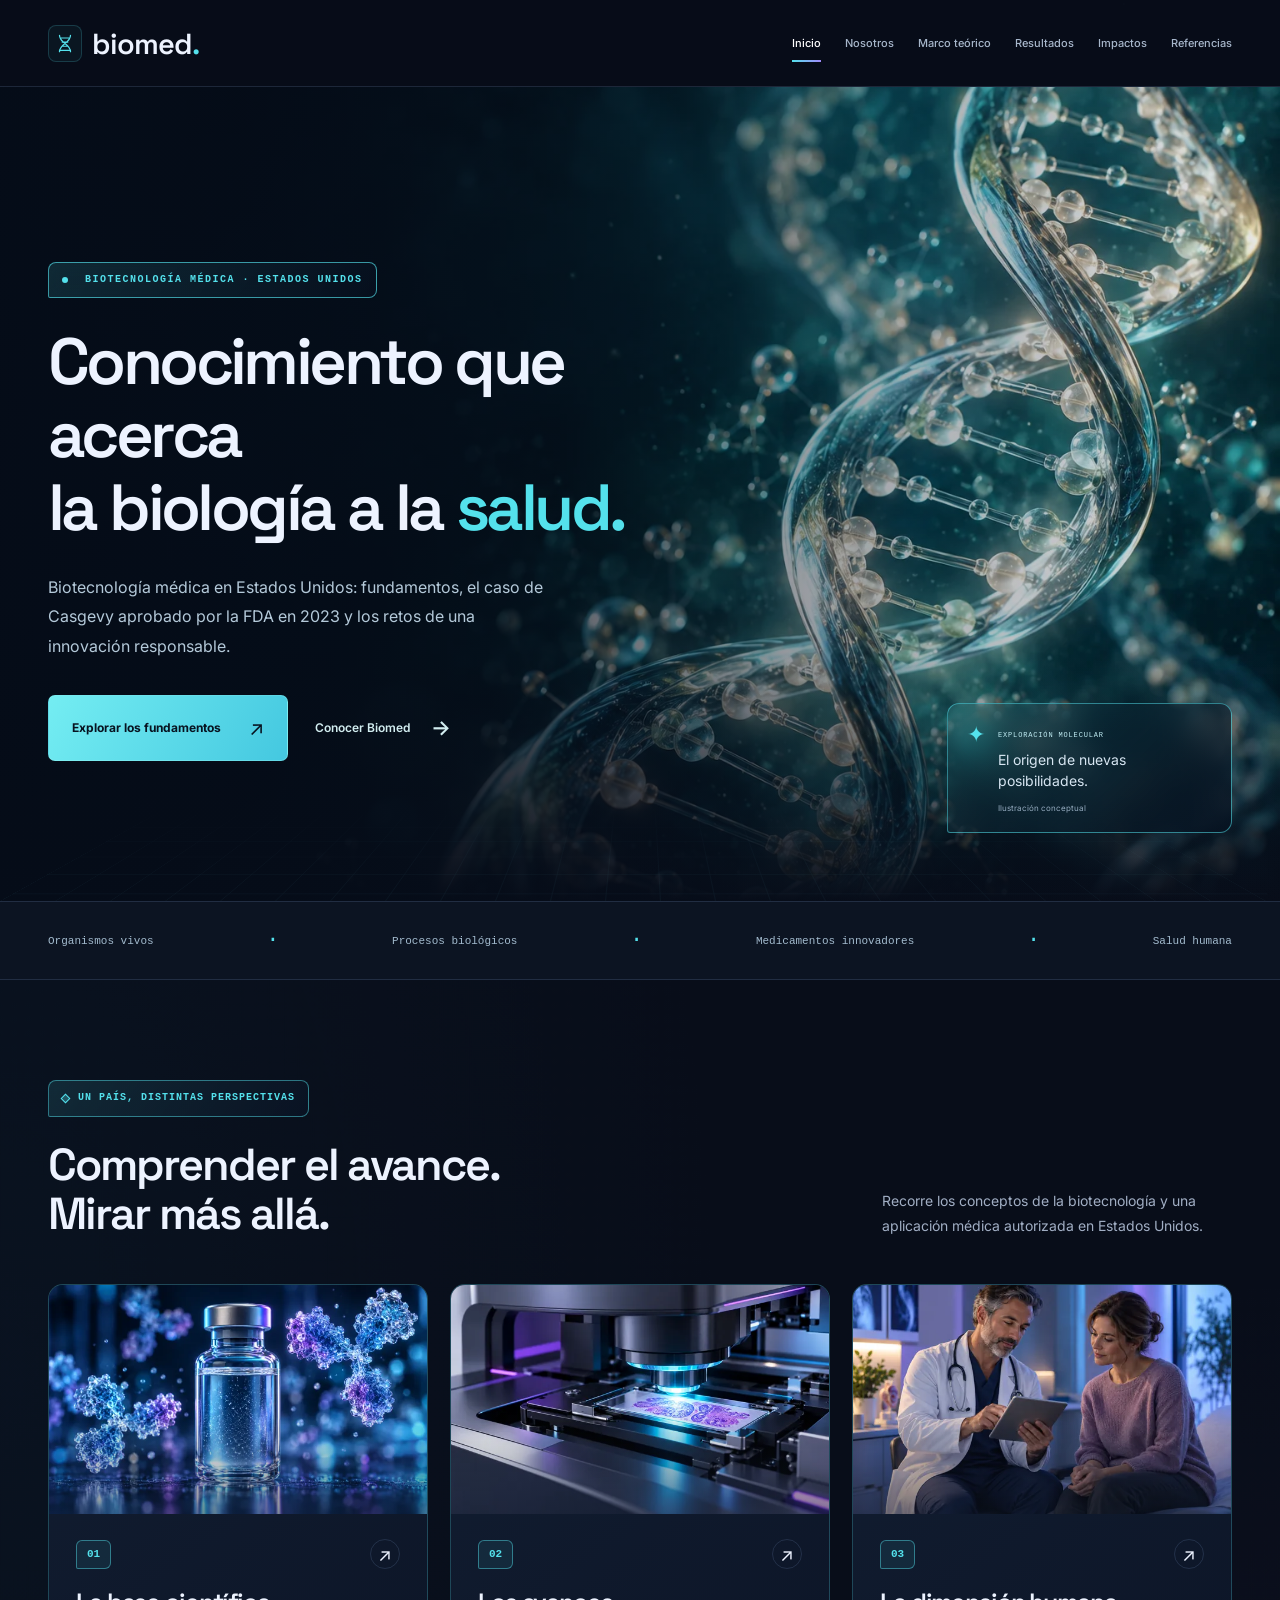
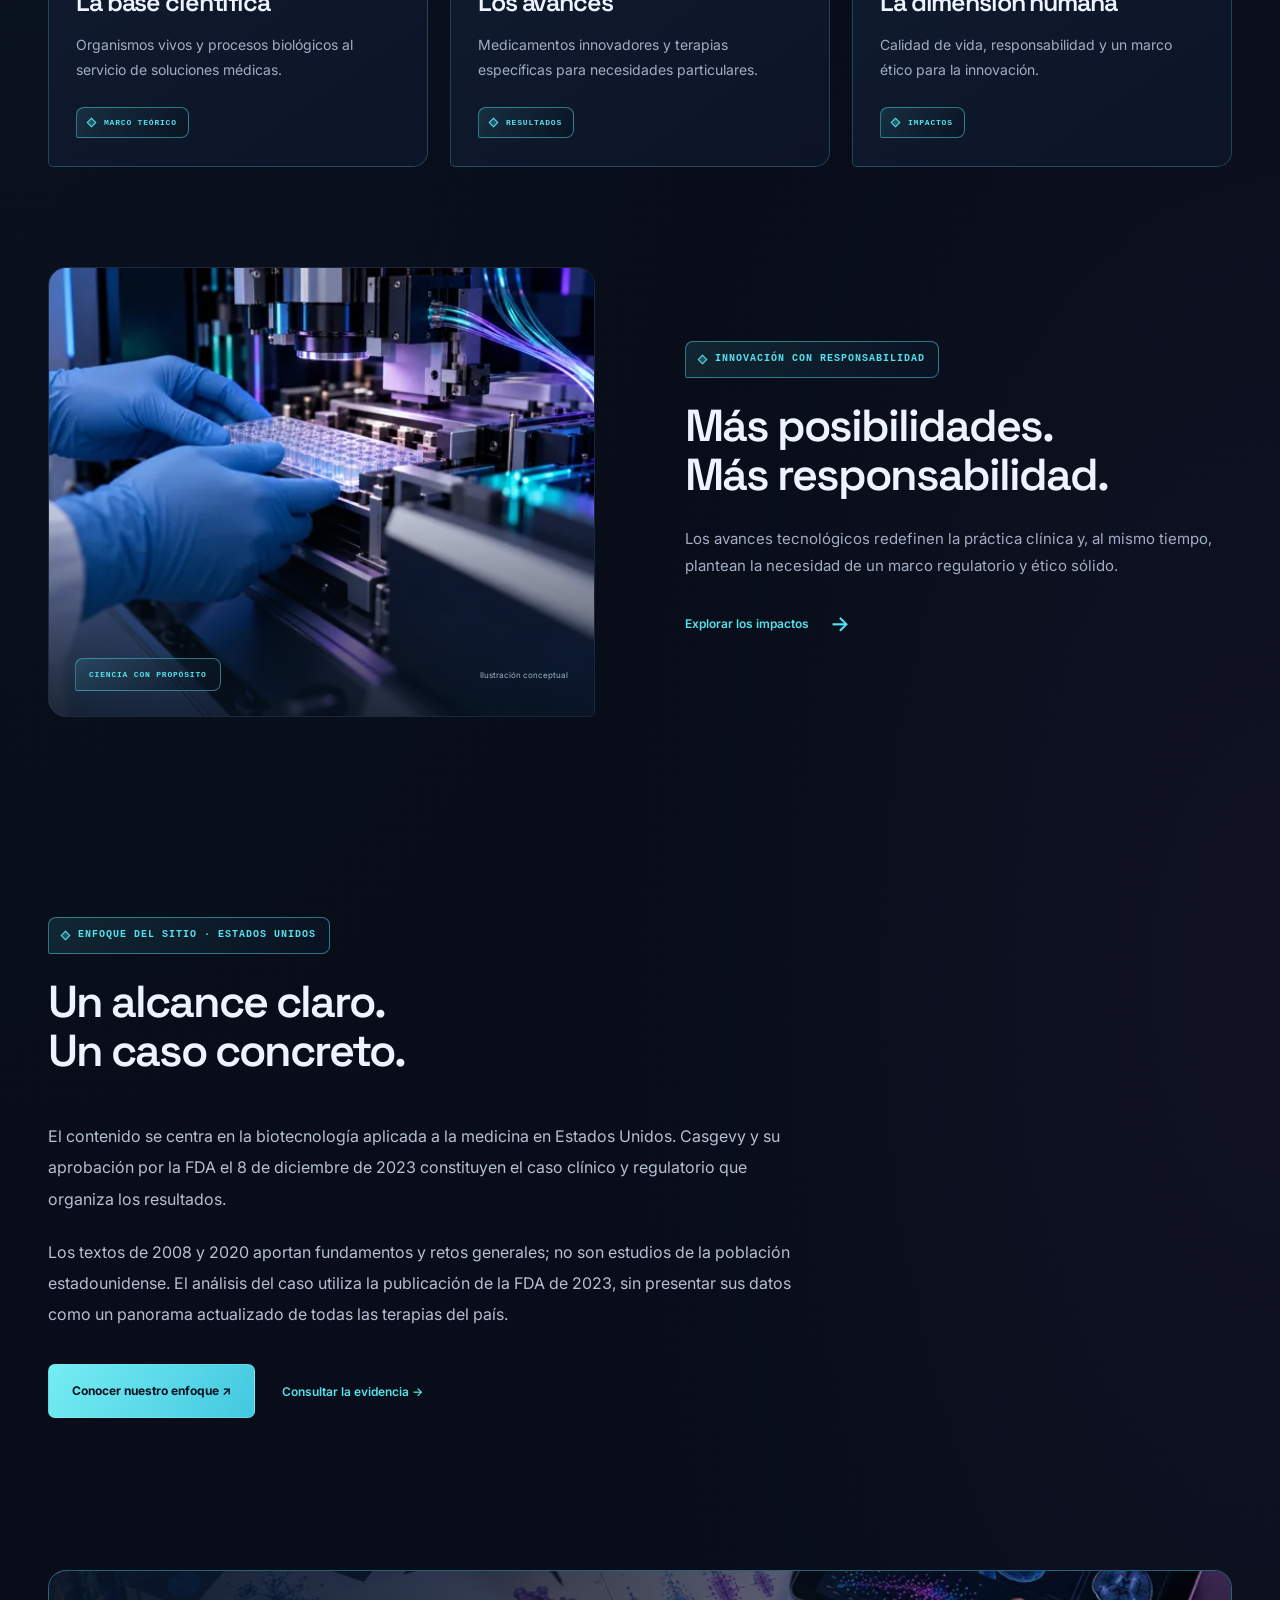
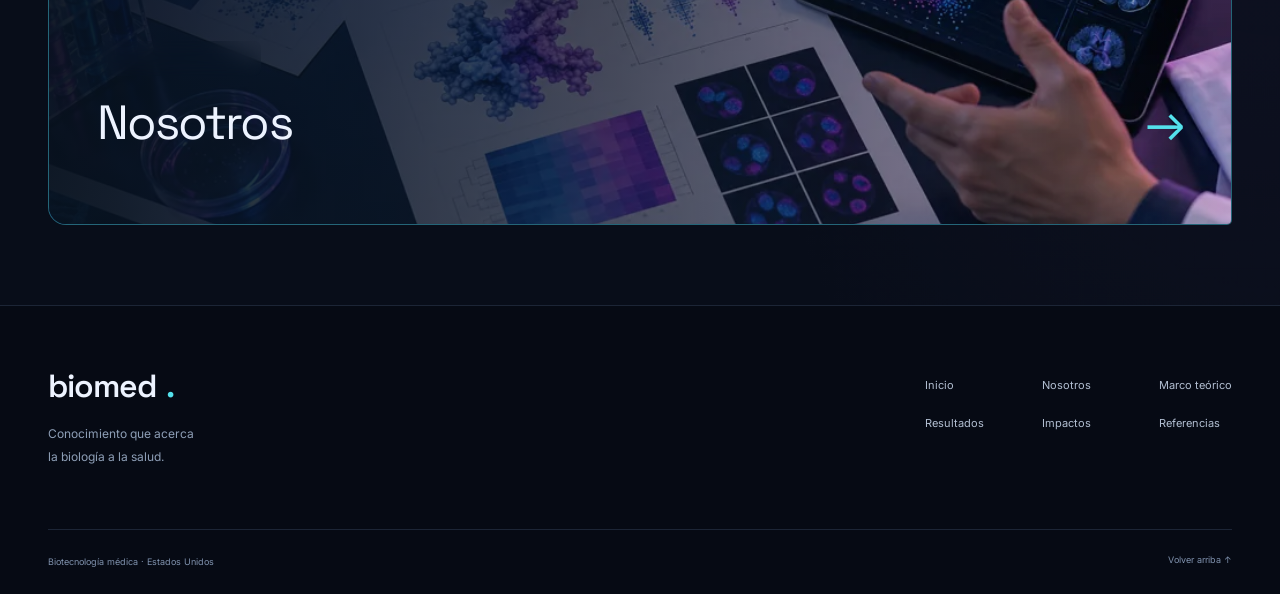
==== index.html @ 8f2eab91 "Focus Biomed content on the United States and feature its slogan" ====
<!doctype html>
<html lang="es" class="tech-site"><head><link rel="preconnect" href="https://fonts.googleapis.com"><link rel="preconnect" href="https://fonts.gstatic.com" crossorigin><link href="https://fonts.googleapis.com/css2?family=Space+Grotesk:wght@400;500;600;700&amp;family=Inter:wght@400;500;600;700&amp;display=swap" rel="stylesheet"><meta charset="utf-8"><meta name="viewport" content="width=device-width, initial-scale=1"><meta name="description" content="Biotecnología médica en Estados Unidos: fundamentos, caso Casgevy y retos de una innovación responsable."><meta name="theme-color" content="#080d19"><title>Biomed · Biotecnología médica en Estados Unidos</title><link rel="icon" href="assets/favicon.svg" type="image/svg+xml"><link rel="stylesheet" href="styles.css?v=eeuu-12"><script src="script.js?v=eeuu-12" defer></script></head>
<body data-page="index"><a class="skip-link" href="#contenido">Saltar al contenido</a><div class="reading-progress" aria-hidden="true"></div><header class="site-header"><div class="wrap header-inner"><a class="brand" href="index.html?v=eeuu-12" aria-label="Biomed, inicio"><svg viewbox="0 0 32 32" aria-hidden="true"><path d="M8 4c0 12 16 12 16 24M24 4c0 12-16 12-16 24M9 8h14M12 14h8M12 20h8M9 26h14"></path></svg><span>biomed<span class="brand-dot">.</span></span></a><button class="menu-toggle" aria-controls="site-nav" aria-expanded="false" type="button"><span class="menu-lines" aria-hidden="true"></span><span class="menu-label">Menú</span></button><nav class="site-nav" id="site-nav" aria-label="Navegación principal"><a href="index.html?v=eeuu-12" aria-current="page">Inicio</a><a href="nosotros.html?v=eeuu-12">Nosotros</a><a href="marco-teorico.html?v=eeuu-12">Marco teórico</a><a href="resultados.html?v=eeuu-12">Resultados</a><a href="impactos.html?v=eeuu-12">Impactos</a><a href="referencias.html?v=eeuu-12">Referencias</a></nav></div></header>
<main id="contenido">
<section class="home-hero">
 <div class="hero-cover"><img class="" src="assets/adn-premium.webp" srcset="assets/adn-premium-768.webp 768w, assets/adn-premium.webp 1536w" sizes="100vw" width="1536" height="1024" alt="Ilustración conceptual de una doble hélice de ADN con materiales translúcidos y luz cian" loading="eager" decoding="async" fetchpriority="high"></div><div class="hero-copy"><p class="eyebrow"><span class="live-dot" aria-hidden="true"></span> BIOTECNOLOGÍA MÉDICA · ESTADOS UNIDOS</p><h1>Conocimiento que acerca<br>la biología a la <em>salud.</em></h1><p class="lede">Biotecnología médica en Estados Unidos: fundamentos, el caso de Casgevy aprobado por la FDA en 2023 y los retos de una innovación responsable.</p><div class="actions"><a class="button" href="marco-teorico.html?v=eeuu-12">Explorar los fundamentos <span aria-hidden="true">↗</span></a><a class="text-link" href="nosotros.html?v=eeuu-12">Conocer Biomed <span aria-hidden="true">→</span></a></div></div>
 <div class="hero-image-label"><span class="label-mark" aria-hidden="true">✦</span><div><span class="micro">EXPLORACIÓN MOLECULAR</span><p>El origen de nuevas posibilidades.</p><small>Ilustración conceptual</small></div></div><div class="tech-grid" aria-hidden="true"></div></section>
<div class="topic-strip"><div class="wrap strip-inner"><span>Organismos vivos</span><span class="strip-dot" aria-hidden="true">·</span><span>Procesos biológicos</span><span class="strip-dot" aria-hidden="true">·</span><span>Medicamentos innovadores</span><span class="strip-dot" aria-hidden="true">·</span><span>Salud humana</span></div></div>
<section class="wrap section" data-reveal=""><div class="section-head"><div><p class="eyebrow">UN PAÍS, DISTINTAS PERSPECTIVAS</p><h2>Comprender el avance.<br>Mirar más allá.</h2></div><p>Recorre los conceptos de la biotecnología y una aplicación médica autorizada en Estados Unidos.</p></div><div class="cards three"><a class="card visual-card" href="marco-teorico.html?v=eeuu-12"><div class="card-media"><img class="" src="assets/biofarmacos.webp" srcset="assets/biofarmacos-640.webp 640w, assets/biofarmacos.webp 1024w" sizes="(max-width: 760px) calc(100vw - 40px), (max-width: 1100px) 50vw, 450px" width="1024" height="683" alt="Ilustración conceptual de medicamentos biotecnológicos" loading="lazy" decoding="async"></div><div class="card-top"><span class="index">01</span><span aria-hidden="true">↗</span></div><h3>La base científica</h3><p>Organismos vivos y procesos biológicos al servicio de soluciones médicas.</p><span class="card-tag">MARCO TEÓRICO</span></a><a class="card visual-card" href="resultados.html?v=eeuu-12"><div class="card-media"><img class="" src="assets/diagnostico.webp" srcset="assets/diagnostico-640.webp 640w, assets/diagnostico.webp 1024w" sizes="(max-width: 760px) calc(100vw - 40px), (max-width: 1100px) 50vw, 450px" width="1024" height="683" alt="Ilustración conceptual de diagnóstico con un escáner de muestras" loading="lazy" decoding="async"></div><div class="card-top"><span class="index">02</span><span aria-hidden="true">↗</span></div><h3>Los avances</h3><p>Medicamentos innovadores y terapias específicas para necesidades particulares.</p><span class="card-tag">RESULTADOS</span></a><a class="card visual-card" href="impactos.html?v=eeuu-12"><div class="card-media"><img class="" src="assets/atencion-medica.webp" srcset="assets/atencion-medica-640.webp 640w, assets/atencion-medica.webp 1024w" sizes="(max-width: 760px) calc(100vw - 40px), (max-width: 1100px) 50vw, 450px" width="1024" height="683" alt="Ilustración conceptual de atención médica con apoyo tecnológico" loading="lazy" decoding="async"></div><div class="card-top"><span class="index">03</span><span aria-hidden="true">↗</span></div><h3>La dimensión humana</h3><p>Calidad de vida, responsabilidad y un marco ético para la innovación.</p><span class="card-tag">IMPACTOS</span></a></div></section>
<section class="wrap section feature-grid" data-reveal=""><div class="feature-art photographic-feature"><img class="" src="assets/investigacion-clinica.webp" srcset="assets/investigacion-clinica-640.webp 640w, assets/investigacion-clinica.webp 1024w" sizes="(max-width: 760px) calc(100vw - 40px), (max-width: 1100px) 50vw, 450px" width="1024" height="683" alt="Ilustración conceptual del análisis de muestras biológicas" loading="lazy" decoding="async"><div class="feature-image-caption"><span>CIENCIA CON PROPÓSITO</span><small>Ilustración conceptual</small></div></div><div class="feature-copy"><p class="eyebrow">INNOVACIÓN CON RESPONSABILIDAD</p><h2>Más posibilidades.<br>Más responsabilidad.</h2><p>Los avances tecnológicos redefinen la práctica clínica y, al mismo tiempo, plantean la necesidad de un marco regulatorio y ético sólido.</p><a class="text-link" href="impactos.html?v=eeuu-12">Explorar los impactos <span aria-hidden="true">→</span></a></div></section>
<section class="wrap section academic-section"><div class="section-head"><div><p class="eyebrow">ENFOQUE DEL SITIO · ESTADOS UNIDOS</p><h2>Un alcance claro.<br>Un caso concreto.</h2></div></div><div class="prose"><p>El contenido se centra en la biotecnología aplicada a la medicina en Estados Unidos. Casgevy y su aprobación por la FDA el 8 de diciembre de 2023 constituyen el caso clínico y regulatorio que organiza los resultados.</p><p>Los textos de 2008 y 2020 aportan fundamentos y retos generales; no son estudios de la población estadounidense. El análisis del caso utiliza la publicación de la FDA de 2023, sin presentar sus datos como un panorama actualizado de todas las terapias del país.</p></div><div class="actions"><a class="button primary" href="nosotros.html#enfoque">Conocer nuestro enfoque ↗</a><a class="text-link" href="resultados.html#evidencia">Consultar la evidencia →</a></div></section><section class="wrap chapter-nav"><img class="next-chapter-image" src="assets/footer-proyecto.webp" srcset="assets/footer-proyecto-640.webp 640w, assets/footer-proyecto.webp 1024w" sizes="(max-width: 760px) calc(100vw - 40px), 100vw" width="1024" height="683" alt="" aria-hidden="true" loading="lazy" decoding="async"><span class="eyebrow">CONTINÚA EXPLORANDO</span><a href="nosotros.html?v=eeuu-12">Nosotros <span aria-hidden="true">→</span></a></section></main>
<footer class="site-footer"><div class="wrap footer-top"><div><a class="brand" href="index.html?v=eeuu-12">biomed<span class="brand-dot">.</span></a><p>Conocimiento que acerca<br>la biología a la salud.</p></div><div class="footer-nav" aria-label="Páginas del sitio"><a href="index.html?v=eeuu-12" aria-current="page">Inicio</a><a href="nosotros.html?v=eeuu-12">Nosotros</a><a href="marco-teorico.html?v=eeuu-12">Marco teórico</a><a href="resultados.html?v=eeuu-12">Resultados</a><a href="impactos.html?v=eeuu-12">Impactos</a><a href="referencias.html?v=eeuu-12">Referencias</a></div></div><div class="wrap footer-bottom"><p>Biotecnología médica · Estados Unidos</p><a href="#contenido">Volver arriba <span aria-hidden="true">↑</span></a></div></footer></body></html>
---- styles.css ----
:root{--bg:#080d19;--bg-alt:#0c1324;--surface:#101a2d;--ink:#edf3ff;--muted:#a1aec4;--line:rgba(126,163,212,.18);--line-strong:rgba(70,218,235,.4);--cyan:#54e1ec;--violet:#a18afb;--reading-scale:1;--display:'Space Grotesk',Arial,sans-serif;--body:'Inter',Arial,sans-serif;--mono:'Courier New',monospace;font-family:var(--body);color:var(--ink);background:var(--bg);color-scheme:dark;font-synthesis:none}
*{box-sizing:border-box}html{scroll-behavior:smooth;scroll-padding-top:110px}body{margin:0;min-width:0;background:radial-gradient(ellipse at 0 36%,#143a511f,transparent 40%),radial-gradient(ellipse at 100% 68%,#523b791f,transparent 36%),var(--bg)}a{color:inherit;text-decoration:none}button{font:inherit;color:inherit;cursor:pointer}img{display:block;max-width:100%}button,a,summary{-webkit-tap-highlight-color:transparent}button:focus-visible,a:focus-visible,summary:focus-visible{outline:2px solid var(--cyan);outline-offset:5px}p{margin:0 0 1.25em;line-height:1.8}h1,h2,h3{font-family:var(--display);font-weight:600;margin:0;letter-spacing:-.045em;line-height:1.1}h1{font-size:clamp(45px,5.9vw,84px)}h2{font-size:clamp(32px,3.5vw,49px)}h3{font-size:26px}em{font-family:inherit;font-style:normal;font-weight:inherit;color:var(--cyan)}sup{font-size:.65em;line-height:0}sup a{color:var(--cyan);text-decoration:underline;text-underline-offset:2px}::selection{background:#54e1ec30;color:#fff}.wrap{width:min(1220px,calc(100% - 96px));margin-inline:auto}.section{padding-block:100px;position:relative}.eyebrow{font-family:var(--mono);color:var(--cyan);font-size:10px;font-weight:700;letter-spacing:.13em;line-height:1.65;margin:0 0 23px}.lede{font-size:calc(16px * var(--reading-scale));color:#b8c6da;line-height:1.85;max-width:550px;margin-top:28px}.sr-only{position:absolute;width:1px;height:1px;padding:0;margin:-1px;overflow:hidden;clip:rect(0,0,0,0);white-space:nowrap;border:0}.skip-link{position:fixed;top:8px;left:12px;z-index:100;padding:12px;background:var(--cyan);color:var(--bg);transform:translateY(-140%)}.skip-link:focus{transform:translateY(0)}.reading-progress{position:fixed;top:0;left:0;height:3px;width:0;background:linear-gradient(90deg,var(--cyan),var(--violet));z-index:40}

.site-header{position:sticky;top:0;z-index:30;background:rgba(8,13,25,.91);border-bottom:1px solid var(--line);backdrop-filter:blur(18px)}.header-inner{min-height:86px;display:flex;align-items:center;gap:29px}.brand{display:inline-flex;align-items:center;gap:10px;font-family:var(--display);font-size:29px;font-weight:600;letter-spacing:-1px;white-space:nowrap}.brand svg{height:37px;width:34px;stroke:var(--cyan);fill:none;stroke-width:1.8;stroke-linecap:round;background:#54e1ec0c;border:1px solid #54e1ec30;border-radius:8px;padding:5px}.brand-dot{color:var(--cyan)}.brand-caption{font-family:var(--mono);font-size:6px;letter-spacing:.1em;line-height:1.7;border-left:1px solid #7891ac42;padding-left:12px;margin-left:4px;color:var(--muted)}.site-nav{display:flex;gap:24px;align-items:center;margin-left:auto}.site-nav a{font-size:11px;font-weight:500;white-space:nowrap;padding:33px 0;position:relative;color:#a7b7cb;transition:color .2s}.site-nav a::after{content:'';position:absolute;bottom:21px;left:0;right:0;height:2px;background:linear-gradient(90deg,var(--cyan),var(--violet));transform:scaleX(0);transform-origin:left;transition:transform .25s}.site-nav a:hover,.site-nav a[aria-current]{color:#fff}.site-nav a:hover::after,.site-nav a[aria-current]::after{transform:scaleX(1)}.menu-toggle{display:none}

.home-hero{width:100%;margin:0;position:relative;isolation:isolate;overflow:hidden;min-height:calc(100svh - 86px);padding:90px max(48px,calc((100vw - 1220px)/2)) 55px;background:#070f1c;display:flex;align-items:center}.hero-cover{position:absolute;inset:0;z-index:-3}.hero-cover img{width:100%;height:100%;object-fit:cover;object-position:center}.home-hero::after{content:'';position:absolute;inset:0;z-index:-2;background:linear-gradient(90deg,#050c18f5,#050c18d9 26%,#050c1861 65%,#050c1815),linear-gradient(0deg,var(--bg),transparent 30%)}.hero-copy{padding:0;max-width:700px;position:relative;z-index:2}.hero-copy h1{font-size:clamp(55px,6.4vw,90px);line-height:1.06;letter-spacing:-.055em}.hero-copy h1 em{color:var(--cyan)}.hero-copy .eyebrow{font-size:10px;margin-bottom:27px;letter-spacing:.15em;color:#9edbe5}.live-dot{display:inline-block;width:6px;height:6px;vertical-align:middle;margin-right:8px;border-radius:50%;background:var(--cyan)}.hero-copy .lede{max-width:495px;margin-top:28px;color:#b4c9d9;font-size:calc(16px * var(--reading-scale))}.actions{display:flex;align-items:center;flex-wrap:wrap;gap:27px;margin:34px 0 52px}.button{display:inline-flex;align-items:center;justify-content:center;gap:28px;padding:17px 23px;line-height:1.5;border:1px solid #94f1ee4d;background:linear-gradient(120deg,#74edf2,#44c8e0);color:#071320;border-radius:7px;font-size:12px;font-weight:700;transition:transform .25s,background .25s}.button>span{font-size:20px;font-weight:400}.button:hover{background:linear-gradient(120deg,#a3f8f3,#68e0ef);transform:translateY(-3px)}.text-link{display:inline-flex;align-items:center;gap:21px;color:var(--cyan);font-size:12px;font-weight:600;line-height:1.8}.text-link>span{font-size:21px;transition:transform .25s}.text-link:hover>span{transform:translateX(5px)}.hero-copy .text-link{color:#d2edf0}.hero-foot{display:flex;justify-content:space-between;gap:15px;padding-top:23px;border-top:1px solid #a2c4db30;max-width:535px;font-family:var(--mono);color:#a1c2d2;font-size:8px;letter-spacing:.1em}.hero-image-label{position:absolute;right:max(48px,calc((100vw - 1220px)/2));bottom:68px;display:flex;align-items:flex-start;gap:13px;border-left:1px solid #65d9ed88;padding:0 0 0 20px;max-width:250px;z-index:3}.label-mark{color:var(--cyan);font-size:22px}.micro{font-family:var(--mono);color:#97c0d7;font-size:7px;letter-spacing:.12em}.hero-image-label p{font-size:14px;color:#d7e6f2;margin:9px 0 4px;line-height:1.45}.hero-image-label small{color:#97adc1;font-size:8px}.tech-grid{position:absolute;left:0;right:0;bottom:0;height:150px;z-index:-1;pointer-events:none;opacity:.15;background-image:linear-gradient(#60dced42 1px,transparent 1px),linear-gradient(90deg,#60dced42 1px,transparent 1px);background-size:55px 28px;transform:perspective(300px) rotateX(40deg);transform-origin:bottom;mask-image:linear-gradient(transparent,black)}.topic-strip{border-block:1px solid var(--line);background:#0c1422}.strip-inner{display:flex;align-items:center;justify-content:space-between;gap:20px;padding-block:26px;color:#a3bbce;font-family:var(--mono);font-size:11px}.strip-dot{font-size:22px;color:var(--cyan)}

.section-head{display:flex;justify-content:space-between;align-items:flex-end;gap:60px;margin-bottom:46px}.section-head>p{max-width:350px;font-size:calc(14px * var(--reading-scale));color:var(--muted);margin:0}.cards{display:grid;gap:22px}.three{grid-template-columns:repeat(3,minmax(0,1fr))}.card{border:1px solid var(--line);border-radius:15px 15px 15px 5px;padding:30px;min-height:280px;background:linear-gradient(145deg,#142035e6,#0d1527ed);display:flex;flex-direction:column;transition:transform .3s,border-color .3s;overflow:hidden;position:relative}.card:hover{border-color:var(--line-strong)}a.card:hover{transform:translateY(-6px)}.card-top{display:flex;justify-content:space-between;align-items:center;gap:20px;margin-bottom:30px}.index{font-family:var(--mono);font-size:11px;font-weight:700;color:var(--cyan)}.card-top>span:last-child{font-size:23px}.small-dot{height:7px;width:7px;border-radius:50%;background:var(--cyan)}.card h3{font-size:25px;margin-bottom:15px}.card p{font-size:calc(14px * var(--reading-scale));color:var(--muted);line-height:1.8;margin:0 0 25px}.card-tag{font-family:var(--mono);font-size:8px;letter-spacing:.1em;color:#9debf1;padding-top:20px;border-top:1px solid var(--line);margin-top:auto}.visual-card{padding:0 0 28px;min-height:450px}.card-media{width:100%;aspect-ratio:1.65;overflow:hidden;margin-bottom:25px;background:#0c1b30;position:relative}.card-media::after{content:'';position:absolute;inset:0;background:linear-gradient(0deg,#101a2d80,transparent 45%);pointer-events:none}.card-media img{height:100%;width:100%;object-fit:cover;transition:transform .8s ease}.visual-card:hover img{transform:scale(1.035)}.visual-card .card-top,.visual-card h3,.visual-card p,.visual-card .card-tag{margin-inline:27px}.visual-card .card-tag{width:calc(100% - 54px)}.visual-card .card-top{margin-bottom:20px}.visual-card .card-top>span:last-child{height:30px;width:30px;border:1px solid var(--line);border-radius:50%;display:grid;place-items:center;font-size:18px}.feature-grid{display:grid;grid-template-columns:1fr 1fr;gap:90px;align-items:center;padding-top:0}.feature-art{height:450px;position:relative;overflow:hidden;border-radius:18px 18px 6px 18px;border:1px solid var(--line)}.feature-art img{width:100%;height:100%;object-fit:cover;object-position:62% center}.feature-art::after{content:'';position:absolute;inset:0;background:linear-gradient(0deg,#071320c9,transparent 50%)}.feature-image-caption{position:absolute;left:26px;right:26px;bottom:25px;display:flex;justify-content:space-between;gap:15px;color:#d9edee;align-items:center;z-index:2}.feature-image-caption>span{font-family:var(--mono);font-size:8px;letter-spacing:.12em}.feature-image-caption>small{font-size:8px;color:#a0b6c9}.feature-copy p:not(.eyebrow){font-size:calc(15px * var(--reading-scale));color:var(--muted);margin:26px 0}.soft-section{border-block:1px solid var(--line);background:radial-gradient(ellipse at 80% 0,#7355a418,transparent 60%),#0d1424}.split{display:grid;grid-template-columns:1fr 1fr;gap:85px}.prose p,.source-text{font-size:calc(16px * var(--reading-scale));line-height:1.95;color:#b4c0d2;max-width:760px}.prose h2{margin-bottom:28px}.conclusion{display:grid;grid-template-columns:1fr 1fr;gap:75px}

.page-hero{width:100%;position:relative;isolation:isolate;overflow:hidden;margin:0;padding:35px max(48px,calc((100vw - 1220px)/2)) 90px;min-height:655px;background:#071120}.page-hero::after{content:'';position:absolute;inset:0;z-index:-1;background:linear-gradient(90deg,#060d1bed,#060d1bd9 28%,#060d1b75 63%,#060d1b2e),linear-gradient(0deg,var(--bg),transparent 24%)}.breadcrumb{display:inline-flex;gap:13px;align-items:center;font-size:10px;color:#b3c5d4;margin-bottom:71px;position:relative;z-index:2}.breadcrumb>span{color:#71c6d3}.breadcrumb:hover{color:var(--cyan)}.page-hero-grid{display:block}.page-hero-grid>div:first-child{max-width:810px;position:relative;z-index:2}.page-hero h1{font-size:clamp(48px,5.8vw,82px);max-width:830px}.page-hero .eyebrow{color:#9bdae9}.page-hero .lede{max-width:575px;margin-top:25px;margin-bottom:0;color:#bed0df}.chapter-visual{position:absolute;inset:0;z-index:-2;margin:0;background:#0c1d30}.chapter-visual>img{width:100%;height:100%;object-fit:cover;object-position:center}.chapter-visual figcaption{position:absolute;bottom:38px;right:max(48px,calc((100vw - 1220px)/2));font-family:var(--mono);font-size:7px;letter-spacing:.12em;color:#b0cedc;z-index:2}.visual-chapter{position:absolute;top:37px;right:max(48px,calc((100vw - 1220px)/2));height:46px;width:46px;border:1px solid #98d9ef66;border-radius:10px 10px 10px 2px;background:#08213888;backdrop-filter:blur(10px);display:grid;place-items:center;color:var(--cyan);font-family:var(--mono);font-size:13px;z-index:2}.image-band{height:420px;position:relative;overflow:hidden;border:1px solid var(--line);border-radius:18px 18px 5px 18px;margin-block:0 90px}.image-band>img{width:100%;height:100%;object-fit:cover}.image-band::after{content:'';position:absolute;inset:0;pointer-events:none;background:linear-gradient(0deg,#061423d9,transparent 60%)}.image-band figcaption{position:absolute;left:35px;right:35px;bottom:28px;display:flex;justify-content:space-between;gap:25px;z-index:2;color:#d6eef4}.image-band figcaption>span{font-family:var(--mono);font-size:9px;letter-spacing:.1em}.image-band figcaption>small{font-size:8px;color:#b3c6d9}

.reading-layout{display:grid;grid-template-columns:225px 1fr;gap:90px;align-items:start}.reading-index{position:sticky;top:120px;display:flex;flex-direction:column;gap:19px;align-items:flex-start;border-left:1px solid var(--line-strong);padding-left:23px}.reading-index .eyebrow{margin-bottom:6px}.reading-index>a{font-family:var(--mono);font-size:11px;color:var(--muted);line-height:1.85}.reading-index>a:hover{color:var(--cyan)}.print-button{display:inline-flex;align-items:center;gap:20px;padding:12px 16px;border:1px solid var(--line);border-radius:6px;background:#111e32;font-size:10px;color:#c1d5e6;line-height:1.7}.print-button:hover{border-color:var(--cyan);color:var(--cyan)}.reading-index .print-button{margin-top:15px}.reading-body>article,.reading-body>section{margin-bottom:65px;scroll-margin-top:120px}.reading-body>article:last-child{margin-bottom:0}.reading-body>.image-band{width:100%;height:330px;margin-inline:0;margin-bottom:65px}.concepts h2{margin-bottom:20px}.intro{font-size:calc(14px * var(--reading-scale));color:var(--muted)}details{border-top:1px solid var(--line);background:#10192b50}details:last-child{border-bottom:1px solid var(--line)}summary{display:flex;justify-content:space-between;align-items:center;gap:20px;list-style:none;cursor:pointer;font-family:var(--display);font-size:18px;padding:24px 15px}summary::-webkit-details-marker{display:none}summary>span{font-size:24px;color:var(--cyan);transition:transform .2s}details[open] summary>span{transform:rotate(45deg)}details p{padding:0 35px 8px 15px;font-size:calc(15px * var(--reading-scale));color:var(--muted);line-height:1.9}.references{max-width:1100px}.reference-heading{display:flex;align-items:center;justify-content:space-between;gap:25px;margin-bottom:32px}.reference-heading .eyebrow{margin:0}.reference{display:grid;grid-template-columns:70px 1fr;gap:38px;padding-block:45px;border-top:1px solid var(--line);scroll-margin-top:115px}.reference-number{font-family:var(--display);font-size:44px;letter-spacing:-.05em;color:#778fb3}.reference h2{font-size:32px;margin-bottom:18px}.source-meta{font-family:var(--mono);font-size:9px;color:var(--cyan);letter-spacing:.1em;margin-bottom:25px}.source-text{margin-bottom:25px}

.finding-list{border-top:1px solid var(--line)}.finding{display:grid;grid-template-columns:43px 185px 1fr 45px;gap:30px;align-items:center;padding-block:34px;border-bottom:1px solid var(--line)}.finding-num{font-family:var(--display);font-size:35px;font-weight:600;color:#7796b3;align-self:start}.finding-visual{height:165px;border-radius:11px 11px 3px 11px;overflow:hidden;border:1px solid var(--line)}.finding-visual img{height:100%;width:100%;object-fit:cover}.finding h2{font-size:27px;line-height:1.18;margin-bottom:17px}.finding .eyebrow{margin-bottom:12px;font-size:9px}.finding p:not(.eyebrow){font-size:calc(14px * var(--reading-scale));color:var(--muted);margin:0;line-height:1.9}.round-link{height:43px;width:43px;border:1px solid var(--line-strong);border-radius:50%;display:grid;place-items:center;font-size:23px;color:var(--cyan);background:#54e1ec09;transition:background .25s}.round-link:hover{background:#54e1ec20}.statement{border:1px solid var(--line-strong);background:linear-gradient(90deg,#061020f7,#061020db 50%,#06102050);border-radius:18px 18px 6px 18px;padding:65px}.statement h2{font-size:clamp(36px,4.1vw,56px);margin-bottom:30px}.statement p:not(.eyebrow){font-size:calc(15px * var(--reading-scale));color:#b6c7d9;max-width:645px;line-height:1.9;margin-bottom:28px}.button.light{background:linear-gradient(120deg,#65dfef,#8dabf4);color:#081321}.button.light:hover{background:linear-gradient(120deg,#8aedf3,#b0bffb)}

.chapter-nav{position:relative;isolation:isolate;overflow:hidden;border:1px solid var(--line-strong);border-radius:18px 18px 5px 18px;min-height:255px;margin-bottom:80px;padding:42px 48px;display:flex;flex-direction:column;align-items:flex-start;justify-content:center;gap:15px;background:#0d172b}.next-chapter-image{position:absolute;inset:0;z-index:-3;height:100%;width:100%;object-fit:cover;object-position:center}.chapter-nav::after{content:'';position:absolute;inset:0;z-index:-2;background:linear-gradient(90deg,#070f1cf5,#070f1ca6 58%,#070f1c30)}.chapter-nav .eyebrow{margin:0;color:#9ddce7;font-size:9px}.chapter-nav>a{font-family:var(--display);font-size:48px;letter-spacing:-.04em;width:100%;display:flex;align-items:center;justify-content:space-between;gap:30px;transition:color .25s}.chapter-nav>a>span{color:var(--cyan);font-size:50px;transition:transform .3s}.chapter-nav>a:hover{color:var(--cyan)}.chapter-nav>a:hover>span{transform:translateX(6px)}.site-footer{border-top:1px solid var(--line);background:#060a14}.footer-top{padding-block:60px;display:flex;justify-content:space-between;align-items:flex-start;gap:50px}.site-footer .brand{font-size:32px}.footer-top p{font-size:12px;color:#8e9fb7;line-height:1.9;margin:17px 0 0}.footer-nav{display:grid;grid-template-columns:repeat(3,1fr);gap:24px 44px;padding-top:12px;font-size:11px;color:#b2bfd2}.footer-nav a:hover{color:var(--cyan)}.footer-bottom{border-top:1px solid var(--line);padding-block:24px;display:flex;justify-content:space-between;align-items:flex-start;gap:25px;font-size:9px;color:#8093af}.footer-bottom p{margin:0}.footer-bottom a{white-space:nowrap}.reveal-ready{transition:opacity .7s ease,transform .7s ease}.reveal-ready.reveal-pending{opacity:0;transform:translateY(17px)}
@media(min-width:1600px){.wrap{width:min(1300px,calc(100% - 120px))}.home-hero{padding-inline:max(60px,calc((100vw - 1300px)/2))}.hero-copy h1{font-size:98px}.hero-copy{max-width:750px}.page-hero{padding-inline:max(60px,calc((100vw - 1300px)/2))}}
@media(max-width:1150px){.wrap{width:calc(100% - 64px)}.header-inner{gap:21px}.brand-caption{display:none}.site-nav{gap:20px}.home-hero{padding-inline:40px;padding-top:80px}.hero-copy{max-width:650px}.hero-copy h1{font-size:75px}.hero-image-label{right:35px;bottom:55px;max-width:205px}.hero-foot{max-width:490px}.page-hero{padding-inline:40px;min-height:620px}.page-hero h1{font-size:70px}.page-hero-grid>div:first-child{max-width:710px}.chapter-visual figcaption,.visual-chapter{right:40px}.card{padding:26px}.visual-card{padding:0 0 25px}.feature-grid{gap:55px}.split,.conclusion{gap:55px}.reading-layout{grid-template-columns:185px 1fr;gap:55px}.finding{grid-template-columns:35px 150px 1fr 40px;gap:23px}.finding-visual{height:145px}.finding h2{font-size:24px}.round-link{height:39px;width:39px}.finding-num{font-size:31px}.statement{padding:50px}}
@media(max-width:900px){.header-inner{min-height:76px}.site-nav{display:none;position:absolute;top:75px;left:0;right:0;margin:0;padding:16px 32px 24px;background:#091020f5;border-bottom:1px solid var(--line);backdrop-filter:blur(20px)}.site-nav.is-open{display:flex;flex-direction:column;align-items:stretch;gap:0}.site-nav a{padding:14px 3px;font-size:13px;min-height:45px}.site-nav a::after{bottom:7px;width:30px}.menu-toggle{display:inline-flex;align-items:center;gap:12px;padding:10px 12px;margin-left:auto;background:#111b2e;border:1px solid var(--line);border-radius:6px;font-family:var(--mono);font-size:9px;color:#bdd0e3}.menu-lines{width:18px;height:10px;border-block:1px solid var(--cyan)}.brand{font-size:28px}.brand-caption{display:inline;font-size:5px}.home-hero{padding:65px 32px 48px;min-height:745px}.hero-copy{max-width:590px}.hero-copy h1{font-size:65px}.hero-copy .lede{max-width:460px;font-size:calc(15px * var(--reading-scale))}.hero-image-label{right:30px;bottom:42px;max-width:190px}.hero-image-label p{font-size:12px}.hero-foot{max-width:450px;font-size:7px}.page-hero{min-height:600px;padding:31px 32px 85px}.breadcrumb{margin-bottom:60px}.page-hero h1{font-size:60px}.page-hero-grid>div:first-child{max-width:680px}.page-hero .lede{font-size:calc(15px * var(--reading-scale));max-width:525px}.chapter-visual figcaption,.visual-chapter{right:32px}.section{padding-block:76px}.section-head{gap:36px}.section-head>p{max-width:270px}.visual-card .card-top,.visual-card h3,.visual-card p,.visual-card .card-tag{margin-inline:20px}.visual-card .card-tag{width:calc(100% - 40px)}.visual-card h3{font-size:22px}.visual-card p{font-size:calc(13px * var(--reading-scale))}.visual-card{min-height:420px}.feature-grid{padding-top:0;gap:40px}.feature-art{height:370px}.split,.conclusion{gap:35px}.reading-layout{grid-template-columns:155px 1fr;gap:35px}.reading-index{padding-left:15px}.reading-index>a{font-size:10px}.finding{grid-template-columns:32px 125px 1fr;gap:20px}.finding .round-link{grid-column:3;justify-self:start;margin-top:-8px}.finding-visual{height:155px}.image-band{height:350px;margin-bottom:70px}.chapter-nav{min-height:235px;padding:35px 37px}.chapter-nav>a{font-size:41px}}
@media(max-width:740px){.wrap{width:calc(100% - 40px)}.header-inner{gap:13px}.brand{font-size:27px;gap:8px}.brand svg{height:34px;width:31px}.brand-caption{display:none}.menu-toggle{padding:10px;font-size:8px;gap:8px}.site-nav{padding-inline:20px}.home-hero{padding:46px 23px 205px;min-height:790px;align-items:flex-start}.hero-cover img{object-position:70% center}.home-hero::after{background:linear-gradient(0deg,var(--bg),#060d1b4d 28%,#060d1bd9 68%,#060d1beb),linear-gradient(90deg,#060d1b5c,transparent)}.hero-copy{max-width:none}.hero-copy h1{font-size:clamp(43px,9.5vw,62px);line-height:1.08;letter-spacing:-.05em}.hero-copy .eyebrow{font-size:8px;letter-spacing:.08em;line-height:1.8;margin-bottom:25px}.hero-copy .lede{max-width:none;font-size:calc(14px * var(--reading-scale));line-height:1.85;margin-top:25px}.actions{margin:26px 0 33px;gap:20px}.button{font-size:10px;padding:15px 18px;gap:20px}.text-link{font-size:11px}.hero-foot{max-width:none;font-size:6px;gap:12px;letter-spacing:.04em;padding-top:19px}.hero-image-label{left:24px;right:auto;bottom:60px;max-width:275px;padding-left:15px}.hero-image-label p{font-size:12px}.hero-image-label small{font-size:7px}.hero-image-label .micro{font-size:7px}.tech-grid{height:90px}.strip-inner{overflow-x:auto;white-space:nowrap;scrollbar-width:none;justify-content:flex-start;gap:25px;padding-block:19px;font-size:9px}.strip-inner::-webkit-scrollbar{display:none}.section{padding-block:55px}.section-head{display:block;margin-bottom:31px}.section-head>p{max-width:none;margin-top:23px;font-size:calc(14px * var(--reading-scale))}h2{font-size:34px}.eyebrow{font-size:9px}.three{grid-template-columns:1fr}.cards{gap:17px}.card{padding:27px;min-height:245px}.card h3{font-size:25px}.card p{font-size:calc(14px * var(--reading-scale))}.card-top{margin-bottom:25px}.visual-card{padding:0 0 27px;min-height:440px}.card-media{aspect-ratio:1.65;margin-bottom:25px}.visual-card .card-top,.visual-card h3,.visual-card p,.visual-card .card-tag{margin-inline:26px}.visual-card .card-tag{width:calc(100% - 52px)}.visual-card h3{font-size:26px}.visual-card p{font-size:calc(14px * var(--reading-scale))}.feature-grid{grid-template-columns:1fr;gap:33px;padding-top:0}.feature-art{height:350px;border-radius:15px 15px 5px 15px}.feature-image-caption{left:22px;right:22px;bottom:24px}.feature-image-caption>span,.feature-image-caption>small{font-size:7px}.feature-copy p:not(.eyebrow){font-size:calc(14px * var(--reading-scale));margin-block:23px}.split,.conclusion{grid-template-columns:1fr;gap:30px}.prose p,.source-text{font-size:calc(15px * var(--reading-scale));line-height:1.95}.page-hero{padding:27px 23px 160px;min-height:665px}.page-hero::after{background:linear-gradient(0deg,var(--bg),#060d1b61 28%,#060d1bd1 65%,#060d1be6),linear-gradient(90deg,#060d1b40,transparent)}.breadcrumb{font-size:9px;margin-bottom:54px;gap:10px}.page-hero h1{font-size:clamp(41px,9.3vw,61px);max-width:none;line-height:1.1}.page-hero .eyebrow{font-size:8px;letter-spacing:.1em;margin-bottom:22px}.page-hero .lede{font-size:calc(14px * var(--reading-scale));line-height:1.85;margin-top:24px;max-width:none}.chapter-visual>img{object-position:65% center}.chapter-visual figcaption{right:23px;left:23px;bottom:32px;font-size:6px;letter-spacing:.07em;line-height:1.8}.visual-chapter{right:23px;top:25px;width:32px;height:32px;font-size:10px}.image-band{height:290px;border-radius:15px 15px 5px 15px;margin-bottom:52px}.image-band figcaption{left:22px;right:22px;bottom:22px;gap:20px;flex-wrap:wrap}.image-band figcaption>span{font-size:7px;line-height:1.8;letter-spacing:.05em}.image-band figcaption>small{font-size:7px}.reading-layout{grid-template-columns:1fr;gap:37px}.reading-index{position:static;border-left:0;padding:0 0 25px;border-bottom:1px solid var(--line);flex-direction:row;flex-wrap:wrap;gap:14px 22px}.reading-index>.eyebrow{width:100%;margin-bottom:3px}.reading-index>a{font-size:10px}.reading-index .print-button{margin-top:3px}.reading-body>article,.reading-body>section{margin-bottom:50px}.reading-body>.image-band{height:280px;margin-bottom:50px}.prose h2{margin-bottom:27px}summary{font-size:17px;padding:22px 12px}details p{font-size:calc(14px * var(--reading-scale));padding:0 22px 7px 12px}.reference-heading{gap:16px;align-items:flex-start;margin-bottom:27px}.reference-heading .eyebrow{max-width:140px}.reference-heading .print-button{font-size:9px;padding:10px 12px;gap:10px;white-space:nowrap}.reference{grid-template-columns:1fr;gap:19px;padding-block:31px}.reference h2{font-size:28px;line-height:1.2}.reference-number{font-size:36px}.source-meta{font-size:8px}.source-text{overflow-wrap:anywhere}.finding{grid-template-columns:32px 1fr;gap:17px;padding-block:29px}.finding-visual{grid-column:2;height:185px}.finding>div:not(.finding-visual){grid-column:2}.finding .round-link{grid-column:2;margin-top:0;justify-self:start}.finding h2{font-size:25px}.finding p:not(.eyebrow){font-size:calc(14px * var(--reading-scale))}.finding-num{font-size:29px;grid-row:1}.finding .eyebrow{font-size:8px;margin-bottom:14px}.statement{padding:35px 26px;border-radius:15px 15px 5px 15px;background-position:68% center}.statement h2{font-size:35px;line-height:1.14}.statement p:not(.eyebrow){font-size:calc(14px * var(--reading-scale));line-height:1.95}.chapter-nav{min-height:225px;padding:31px 27px;border-radius:15px 15px 5px 15px;margin-bottom:53px;gap:16px}.chapter-nav .eyebrow{font-size:8px}.chapter-nav>a{font-size:32px;gap:15px;line-height:1.2}.chapter-nav>a>span{font-size:35px}.footer-top{padding-block:40px;display:block}.footer-top p{margin-bottom:28px}.footer-nav{font-size:11px;gap:24px 18px;padding:0}.footer-bottom{gap:20px;font-size:8px;padding-block:21px}.footer-bottom p{max-width:200px}}
@media(max-width:365px){.wrap{width:calc(100% - 32px)}.header-inner{gap:10px}.brand{font-size:25px;gap:6px}.brand svg{width:28px;height:31px}.menu-toggle{padding:9px}.home-hero{padding-inline:20px;min-height:830px}.hero-copy h1{font-size:39px}.hero-copy .eyebrow{font-size:7px}.hero-copy .lede{font-size:calc(13px * var(--reading-scale))}.actions{gap:15px;flex-direction:column;align-items:flex-start}.hero-foot{font-size:5.5px}.page-hero{padding-inline:20px;min-height:690px}.page-hero h1{font-size:39px}.page-hero .lede{font-size:calc(13px * var(--reading-scale))}.breadcrumb{margin-bottom:51px}.source-meta{font-size:7px}.footer-nav{grid-template-columns:repeat(2,1fr)}.reference-heading{flex-wrap:wrap}.chapter-nav>a{font-size:28px}.chapter-nav>a>span{font-size:31px}.image-band{height:250px}}
@media(prefers-reduced-motion:reduce){html{scroll-behavior:auto}*,*::before,*::after{animation:none!important;transition:none!important}.reveal-ready.reveal-pending{opacity:1;transform:none}}
@media print{html{scroll-behavior:auto}body{background:white;color:#000}.site-header,.site-footer,.reading-index,.chapter-nav,.reading-progress,.skip-link,.print-button,.breadcrumb,.round-link,.actions,.hero-cover,.hero-image-label,.chapter-visual,.card-media,.image-band,.finding-visual,.tech-grid,.topic-strip{display:none!important}.wrap{width:100%;max-width:none}.section,.page-hero,.home-hero{padding:20px 0;background:white;min-height:0}.page-hero::after,.home-hero::after{display:none}.home-hero,.page-hero,.page-hero h1,.hero-copy h1,.hero-copy h1 em,.hero-copy .lede,.hero-copy .eyebrow,.hero-foot,.page-hero .eyebrow,.page-hero .lede{color:#000}.hero-copy{max-width:none}.page-hero h1,.hero-copy h1{font-size:28pt}.page-hero-grid,.split,.reading-layout,.conclusion,.feature-grid{display:block}.prose p,.source-text{font-size:12pt;color:#000}h2{font-size:20pt}.three{grid-template-columns:1fr}.card,.reference,.finding{break-inside:avoid;background:white;border-color:#aaa}.card p,.eyebrow,.text-link,.source-meta,em,.finding p:not(.eyebrow){color:#000}.finding{grid-template-columns:40px 1fr}.finding>div:not(.finding-visual){grid-column:2}.statement{background:white;color:#000;border:1px solid #aaa;padding:25px}.statement p:not(.eyebrow),.statement h2 em,.statement .eyebrow{color:#000}.feature-art{display:none}.reveal-ready.reveal-pending{opacity:1;transform:none}details p{display:block;color:#000}details:not([open])>*:not(summary){display:block}h2,h3{break-after:avoid}p{orphans:3;widows:3}@page{size:letter;margin:1in}}

.home-hero,
.page-hero {
  width: 100%;
  max-width: none;
  margin-inline: 0;
}
.hero-cover,
.chapter-visual {
  position: absolute;
  inset: 0;
  width: 100%;
  height: 100%;
  max-width: none;
  margin: 0;
}
.hero-cover > img,
.chapter-visual > img {
  width: 100%;
  height: 100%;
  max-width: none;
  object-fit: cover;
}
@media (min-width: 901px) {
  .home-hero,
  .page-hero {
    min-height: calc(100svh - 86px);
  }
  .page-hero {
    display: flex;
    flex-direction: column;
    padding-bottom: 85px;
  }
  .page-hero .breadcrumb {
    align-self: flex-start;
    margin-bottom: 40px;
  }
  .page-hero-grid {
    display: flex;
    align-items: center;
    flex: 1;
    min-height: 390px;
    padding-block: 15px 30px;
  }
  .hero-copy .actions {
    margin-bottom: 0;
  }
}

body { --label-accent: #54e1ec; --label-rgb: 84, 225, 236; }
body[data-page="nosotros"] { --label-accent: #b7a3ff; --label-rgb: 183, 163, 255; }
body[data-page="resultados"] { --label-accent: #86bcff; --label-rgb: 134, 188, 255; }
body[data-page="impactos"] { --label-accent: #69ecc5; --label-rgb: 105, 236, 197; }
body[data-page="referencias"] { --label-accent: #c0a7ff; --label-rgb: 192, 167, 255; }
.eyebrow,
.source-meta,
.card-tag,
.image-band figcaption > span,
.feature-image-caption > span {
  display: inline-flex;
  align-items: center;
  gap: 9px;
  width: fit-content;
  max-width: 100%;
  padding: 9px 13px;
  border: 1px solid rgba(var(--label-rgb), .48);
  border-radius: 8px 8px 8px 2px;
  background: linear-gradient(125deg, rgba(var(--label-rgb), .12), rgba(10, 19, 36, .85));
  color: var(--label-accent);
  line-height: 1.65;
  font-weight: 700;
  letter-spacing: .1em;
  overflow-wrap: anywhere;
}
.eyebrow::before,
.card-tag::before {
  content: '';
  width: 5px;
  height: 5px;
  flex: 0 0 5px;
  border: 1px solid var(--label-accent);
  background: rgba(var(--label-rgb), .26);
  transform: rotate(45deg);
}
.hero-copy .eyebrow::before { display: none; }
.hero-copy .eyebrow,
.page-hero .eyebrow,
.chapter-nav .eyebrow {
  color: var(--label-accent);
  border-color: rgba(var(--label-rgb), .65);
  background: linear-gradient(125deg, rgba(var(--label-rgb), .14), rgba(7, 15, 30, .88));
  backdrop-filter: blur(10px);
}
.card-tag,
.visual-card .card-tag {
  align-self: flex-start;
  width: fit-content;
  max-width: calc(100% - 54px);
  padding: 8px 11px;
}
.card:not(.visual-card) .card-tag { max-width: 100%; }
.source-meta { padding: 8px 12px; }
.index {
  display: inline-flex;
  align-items: center;
  justify-content: center;
  min-width: 35px;
  height: 29px;
  padding: 0 8px;
  border: 1px solid rgba(var(--label-rgb), .46);
  border-radius: 6px 6px 6px 2px;
  color: var(--label-accent);
  background: rgba(var(--label-rgb), .08);
}
.small-dot { background: var(--label-accent); }
.hero-image-label {
  padding: 17px 19px;
  border: 1px solid rgba(var(--label-rgb), .52);
  border-radius: 12px 12px 12px 3px;
  background: linear-gradient(135deg, rgba(var(--label-rgb), .1), rgba(5, 16, 31, .83));
  backdrop-filter: blur(14px);
  max-width: 285px;
}
.hero-image-label .label-mark { color: var(--label-accent); }
.hero-image-label .micro { color: #c1edf4; }
.card { border-color: rgba(var(--label-rgb), .24); }
.card:hover { border-color: rgba(var(--label-rgb), .65); }
@media (max-width: 740px) {
  .eyebrow,
  .source-meta {
    padding: 8px 10px;
    letter-spacing: .07em;
  }
  .hero-copy .eyebrow,
  .page-hero .eyebrow { font-size: 8px; }
  .hero-image-label {
    left: 23px;
    right: 23px;
    width: fit-content;
    max-width: calc(100% - 46px);
    padding: 14px 16px;
  }
  .image-band figcaption > span,
  .feature-image-caption > span {
    padding: 7px 9px;
    font-size: 7px;
  }
  .feature-image-caption { flex-wrap: wrap; }
  .reading-index > .eyebrow { width: fit-content; }
  .reference-heading .eyebrow { max-width: 100%; }
  .chapter-nav .eyebrow { font-size: 8px; }
}
@media (max-width: 365px) {
  .hero-copy .eyebrow,
  .page-hero .eyebrow { font-size: 7px; }
}
@media print {
  .eyebrow,
  .source-meta,
  .card-tag,
  .index {
    color: #000;
    background: none;
    border-color: #aaa;
    backdrop-filter: none;
  }
  .page-hero { display: block; min-height: 0; }
  .page-hero-grid { display: block; min-height: 0; padding: 0; }
}


.academic-section{scroll-margin-top:110px}.academic-section .prose{max-width:950px}.scope-grid{display:grid;grid-template-columns:1fr 1fr;gap:20px;margin:0}.scope-grid>div{padding:28px;border:1px solid rgba(var(--label-rgb),.3);border-radius:14px;background:#101b2c}.scope-grid dt{font:600 20px var(--display);color:var(--ink);margin-bottom:12px}.scope-grid dd{margin:0;color:var(--muted);font-size:calc(15px * var(--reading-scale));line-height:1.85}.academic-list{padding-left:24px;color:var(--muted);font-size:calc(16px * var(--reading-scale));line-height:1.9}.academic-list li{margin-bottom:12px}.citation-link{color:var(--cyan);text-decoration:underline;text-underline-offset:4px;font-size:.9em}.stat-value{display:block;font-family:var(--display);font-size:clamp(28px,3vw,43px);letter-spacing:-.04em;line-height:1.2;color:var(--cyan);margin:4px 0 22px;overflow-wrap:anywhere}.stat-card h3{font-size:22px}.case-grid{display:grid;grid-template-columns:1fr 1fr;gap:22px}.evidence-panel{margin-top:28px;padding:36px;border:1px solid rgba(var(--label-rgb),.5);border-radius:16px;background:linear-gradient(130deg,#142940,#10192e)}.evidence-panel p{max-width:950px;color:var(--muted);font-size:calc(16px * var(--reading-scale));line-height:1.85}.evidence-panel .stat-value span{font-size:.6em;color:#e0e9f7}.evidence-limit{border-top:1px solid var(--line);padding-top:22px}.bibliography-entry{scroll-margin-top:120px;border-bottom:1px solid var(--line);padding:22px 0}.bibliography-entry p{padding-left:28px;text-indent:-28px;color:var(--muted);font-size:calc(16px * var(--reading-scale));line-height:1.9}.bibliography-entry em{font-style:italic;color:inherit}.bibliography-entry a{color:var(--cyan);overflow-wrap:anywhere;text-decoration:underline;text-underline-offset:3px}.defense-questions p{max-width:950px}@media(max-width:740px){.scope-grid,.case-grid{grid-template-columns:1fr}.evidence-panel{padding:26px}.academic-section .section-head{margin-bottom:28px}}

.academic-section .prose h3{margin:30px 0 16px;font-size:25px}.academic-section .prose p{margin-bottom:22px}


body{isolation:isolate}.ambient-particles{position:fixed;inset:0;width:100%;height:100%;pointer-events:none;z-index:0}main,.site-footer{position:relative;z-index:1}.reading-layout{grid-template-columns:minmax(0,1fr);max-width:1040px}.reading-body{min-width:0}.reading-body .prose p{max-width:none}@media print{.ambient-particles{display:none!important}}


.chapter-nav{background:radial-gradient(ellipse at 85% 10%,#754ed331,transparent 65%),linear-gradient(120deg,#0e2538,#10172b)}
.chapter-nav::after{background:linear-gradient(110deg,transparent,#0a102440)}
main>*{min-width:0}.card,.scope-grid>div,.case-grid>article,.finding>div,.section-head>div,.page-hero-grid>div,.feature-copy{min-width:0}
.scope-grid dd,.card p,.evidence-panel p,.prose p,.source-text{overflow-wrap:break-word}
@media(min-width:761px) and (max-width:1100px){.three{grid-template-columns:repeat(2,minmax(0,1fr))}.three>.card:last-child:nth-child(odd){grid-column:1/-1}.split,.conclusion{grid-template-columns:1fr;gap:32px}.feature-grid{gap:30px}.scope-grid{gap:16px}.scope-grid>div{padding:24px}.page-hero h1{font-size:clamp(48px,6.2vw,66px)}}
@media(max-width:900px){.site-nav{max-height:calc(100dvh - 76px);overflow-y:auto;overscroll-behavior:contain}.site-nav a{min-height:48px;font-size:15px}.menu-toggle{min-width:44px;min-height:44px}.header-inner{padding-block:10px}.site-nav{top:100%}.reading-layout{gap:0}}
@media(max-width:760px){.wrap{width:calc(100% - 40px)}.three,.scope-grid,.case-grid,.feature-grid,.split,.conclusion{grid-template-columns:minmax(0,1fr)}.three>.card:last-child{grid-column:auto}.section{padding-block:52px}.section-head{display:block}.section-head>p{max-width:none;margin-top:20px}.home-hero{padding:44px 20px 165px;min-height:max(700px,calc(100svh - 76px))}.page-hero{padding:26px 20px 110px;min-height:max(620px,calc(100svh - 76px))}.hero-copy h1,.page-hero h1{font-size:clamp(38px,10vw,58px)}.hero-copy .lede,.page-hero .lede{font-size:16px;line-height:1.75}.page-hero .eyebrow,.hero-copy .eyebrow{font-size:10px;letter-spacing:.07em}.breadcrumb{margin-bottom:38px;font-size:12px}.actions{align-items:stretch;gap:14px;flex-wrap:wrap}.button,.actions .text-link{min-height:46px;font-size:13px;display:inline-flex;align-items:center}.hero-image-label{left:20px;right:20px;bottom:34px;max-width:330px}.hero-image-label small,.hero-image-label .micro{font-size:9px}.chapter-visual figcaption{left:20px;right:20px;bottom:25px;font-size:9px;max-width:calc(100% - 40px)}.prose p,.source-text,.card p,.feature-copy p:not(.eyebrow),.finding p:not(.eyebrow),details p,.academic-list,.scope-grid dd,.evidence-panel p,.bibliography-entry p{font-size:16px;line-height:1.85}.intro{font-size:15px;line-height:1.8}h2{font-size:clamp(28px,7.9vw,38px);line-height:1.15}.eyebrow{font-size:10px;letter-spacing:.08em}.card,.scope-grid>div{padding:24px}.visual-card{padding:0 0 25px;min-height:0}.card-media{aspect-ratio:1.5}.visual-card h3,.card h3{font-size:25px}.feature-art{height:auto;aspect-ratio:1.25}.feature-grid{gap:28px}.image-band{height:auto;aspect-ratio:1.35}.image-band img{height:100%;width:100%;object-fit:cover}.image-band figcaption>span,.image-band figcaption>small,.feature-image-caption>span,.feature-image-caption>small{font-size:9px}.finding{grid-template-columns:28px minmax(0,1fr);gap:16px}.finding-visual{height:auto;aspect-ratio:1.5}.finding h2{font-size:27px}.finding .round-link{min-width:44px;min-height:44px}.statement{padding:28px 24px}.statement h2{font-size:32px}.statement p:not(.eyebrow){font-size:16px}.reference{grid-template-columns:minmax(0,1fr)}.reference h2{font-size:29px}.scope-grid,.case-grid{gap:16px}.evidence-panel{padding:25px 22px}.stat-value{font-size:clamp(29px,8.6vw,40px)}summary{min-height:56px;align-items:center;font-size:18px}summary>span{flex-shrink:0}.chapter-nav{min-height:190px;padding:27px 24px;margin-bottom:50px}.chapter-nav>a{font-size:clamp(26px,8vw,36px);min-height:48px;gap:16px}.chapter-nav>a>span{font-size:35px;flex-shrink:0}.footer-top{display:block;padding-block:36px}.footer-nav{grid-template-columns:repeat(2,minmax(0,1fr));gap:7px 18px;font-size:14px;margin-top:25px}.footer-nav a{display:flex;align-items:center;min-height:44px}.footer-bottom{flex-wrap:wrap;font-size:11px}.footer-bottom a{min-height:44px;display:flex;align-items:center}.bibliography-entry p{padding-left:18px;text-indent:-18px}.source-meta{font-size:10px;max-width:100%;white-space:normal}.reading-body>.image-band{height:auto;aspect-ratio:1.35}}
@media(max-width:380px){.wrap{width:calc(100% - 32px)}.home-hero,.page-hero{padding-inline:16px}.hero-copy h1,.page-hero h1{font-size:37px}.card,.scope-grid>div{padding:21px}.visual-card{padding:0 0 24px}.visual-card .card-top,.visual-card h3,.visual-card p,.visual-card .card-tag{margin-inline:22px}.visual-card .card-tag{width:calc(100% - 44px)}.actions{flex-direction:column}.hero-copy h1 br,.page-hero h1 br{display:none}.hero-image-label{left:16px;right:16px}.chapter-nav{padding:24px 20px}}
@media(max-width:900px) and (max-height:500px) and (orientation:landscape){.home-hero,.page-hero{min-height:520px}.site-nav{max-height:calc(100dvh - 76px)}.home-hero{padding-bottom:150px}}


.chapter-nav{background:#0d172b}.next-chapter-image{position:absolute;inset:0;z-index:0;width:100%;height:100%;object-fit:cover;object-position:70% center}.chapter-nav::after{z-index:1;background:linear-gradient(90deg,#07111cf0,#07111caa 48%,#07111c30)}.chapter-nav>.eyebrow,.chapter-nav>a{position:relative;z-index:2}.reading-toggle,[data-reading]{display:none!important}@media(max-width:760px){.chapter-nav{min-height:225px}.chapter-nav::after{background:linear-gradient(90deg,#07111ce0,#07111c88 70%,#07111c50)}}

.research-dashboard{scroll-margin-top:110px}
.dashboard-heading{display:flex;justify-content:space-between;gap:24px;align-items:flex-end;margin-bottom:32px}
.dashboard-heading h2{margin:12px 0;font-size:clamp(2rem,3.7vw,3.5rem)}
.dashboard-heading p:last-child{color:var(--muted);margin:0;max-width:52ch}
.dashboard-period{flex-shrink:0;border:1px solid #54e1ec40;border-radius:12px;padding:15px 18px;font-size:.66rem;letter-spacing:.12em;color:#91a4bc;background:#54e1ec08}
.dashboard-period strong{display:block;color:#d5fafc;font-size:1.2rem;letter-spacing:.04em;margin-top:6px;font-family:'Space Grotesk',sans-serif}
.dashboard-tabs{display:flex;gap:8px;padding:7px;border:1px solid #849db829;border-radius:16px;background:#0c1523;margin-bottom:22px}
.dashboard-tabs button{flex:1;min-height:52px;border:1px solid transparent;border-radius:10px;background:transparent;color:#a6b6cc;font:500 .9rem 'Inter',sans-serif;padding:13px 18px;cursor:pointer;text-align:left;transition:background .2s,border-color .2s,color .2s}
.dashboard-tabs button span{font-family:'Space Grotesk',sans-serif;font-size:.7rem;opacity:.65;margin-right:10px}
.dashboard-tabs button:hover{background:#19293e;color:#eef5ff}
.dashboard-tabs button[aria-selected="true"]{background:#54e1ec13;border-color:#54e1ec70;color:#b4f5fa}
.dashboard-tabs button:focus-visible,.dashboard-panel:focus-visible{outline:2px solid #54e1ec;outline-offset:4px}
.dashboard-tabs[hidden],.dashboard-panel[hidden]{display:none!important}
.dashboard-panel{background:linear-gradient(135deg,#0e1a2c,#0a1220);border:1px solid #6884a639;border-radius:22px;padding:clamp(22px,3vw,42px);margin-bottom:22px;min-width:0;box-shadow:0 22px 55px #00000020}
.dashboard-panel-head{display:flex;justify-content:space-between;align-items:center;gap:16px;margin-bottom:26px}
.dashboard-panel-head h3{font-size:clamp(1.1rem,2vw,1.5rem);margin:0;color:#eef5ff}
.dashboard-panel-head>span{font-size:.62rem;letter-spacing:.12em;color:#89a0ba;line-height:1.7;text-align:right}
.dashboard-metrics{display:grid;grid-template-columns:repeat(3,minmax(0,1fr));gap:16px;margin-bottom:32px}
.dashboard-metric{border:1px solid #54e1ec35;border-radius:14px;padding:22px;background:linear-gradient(140deg,#54e1ec0c,transparent);min-width:0}
.dashboard-metric>p{margin:0 0 12px;color:#a7bad1;font-size:.84rem;line-height:1.5}
.dashboard-metric>strong{display:block;color:#83ecf3;font:500 clamp(2rem,3.5vw,3.7rem)/1.15 'Space Grotesk',sans-serif;letter-spacing:-.05em}
.dashboard-metric>strong span{font-size:.42em;letter-spacing:0;white-space:nowrap}
.dashboard-metric>small{display:block;color:#91a4bc;font-size:.76rem;line-height:1.7;margin-top:13px}
.dashboard-metric.violet{border-color:#a18afb40;background:linear-gradient(140deg,#a18afb10,transparent)}
.dashboard-metric.violet>strong{color:#c1b0ff}
.dashboard-metric.subtle{border-color:#8396b029;background:#ffffff02}
.dashboard-metric.subtle>strong{color:#dde9f6}
.dashboard-chart{margin:0;padding:25px;border:1px solid #94acc123;border-radius:14px;background:#080f1b55}
.dashboard-chart figcaption{font-size:.95rem;font-weight:500;color:#e1eafa;margin-bottom:28px}
.dashboard-chart figcaption span{display:block;font-size:.73rem;color:#8ea2bd;font-weight:400;margin-top:7px}
.dashboard-bar-row{margin-bottom:24px}
.dashboard-bar-row>div:first-child{display:flex;justify-content:space-between;gap:12px;font-size:.83rem;color:#b0c1d7;margin-bottom:12px}
.dashboard-bar-row strong{color:#80eaf1;font-weight:500}
.dashboard-bar-row.violet strong{color:#c1b0ff}
.dashboard-track{position:relative;height:14px;background:#1a2940;border-radius:6px;overflow:hidden}
.dashboard-track>span{display:block;height:100%;width:var(--bar);background:linear-gradient(90deg,#23899c,#78e7ef);border-radius:6px}
.violet .dashboard-track>span{background:linear-gradient(90deg,#6651ae,#bca4f3)}
.dashboard-axis{display:flex;justify-content:space-between;font:400 .68rem 'Space Grotesk',sans-serif;color:#7890ac}
.dashboard-context{font-size:.83rem;line-height:1.8;color:#9db0c8;margin:22px 0 0;max-width:none}
.dashboard-source{border-top:1px solid #92acc124;padding-top:18px;margin:22px 0 0;color:#8198b4;font-size:.76rem;line-height:1.9;overflow-wrap:anywhere}
.dashboard-source a{color:#8bdded;text-decoration:underline;text-underline-offset:4px}
.dashboard-coverage{display:grid;grid-template-columns:1fr 1.35fr;gap:44px;align-items:center}
.dashboard-ring-figure{margin:0;text-align:center}
.dashboard-ring{width:220px;aspect-ratio:1;margin:10px auto 22px;border-radius:50%;background:conic-gradient(#65dce8 0 var(--portion),#26364e var(--portion) 100%);padding:17px;transform:rotate(0deg)}
.dashboard-ring>div{width:100%;height:100%;border-radius:50%;background:#0d192a;display:flex;flex-direction:column;align-items:center;justify-content:center}
.dashboard-ring strong{font:500 4.4rem/1 'Space Grotesk',sans-serif;color:#a2f0f5;letter-spacing:-.05em}
.dashboard-ring strong span{font-size:1.6rem;margin-left:4px}
.dashboard-ring small{color:#88a5be;font-size:.56rem;letter-spacing:.13em;margin-top:14px}
.dashboard-ring-figure figcaption{font-size:.8rem;color:#b3c5da;line-height:1.7}
.dashboard-coverage-copy h4,.dashboard-clinical-copy h4{font:500 clamp(1.35rem,2vw,2rem)/1.25 'Space Grotesk',sans-serif;color:#e9f2fd;margin:12px 0 18px}
.dashboard-coverage-copy>p,.dashboard-clinical-copy>p{font-size:.9rem;line-height:1.9;color:#a6bbd4}
.dashboard-coverage-copy .eyebrow{font-size:.65rem;color:#88e7ee}
.dashboard-legend{list-style:none;padding:0;margin:22px 0;display:flex;flex-direction:column;gap:14px;color:#acbfd7;font-size:.79rem}
.dashboard-legend li,.dashboard-legend p{display:flex;align-items:baseline;gap:9px;margin:0;line-height:1.7}
.dashboard-dot{display:inline-block;width:9px;height:9px;border-radius:50%;flex-shrink:0}
.dashboard-dot.cyan{background:#65dce8}.dashboard-dot.muted{background:#43516d}
.dashboard-clinical{display:grid;grid-template-columns:1fr 1.3fr;gap:34px;align-items:start}
.dashboard-patients{margin:0;padding:24px;border:1px solid #9aadc129;border-radius:14px;background:#080f1b55}
.dashboard-patients figcaption{font-size:.83rem;line-height:1.7;color:#bdcee3}
.patient-grid{display:grid;grid-template-columns:repeat(8,minmax(0,1fr));gap:12px;max-width:310px;margin:28px 0}
.patient-dot{width:100%;max-width:21px;aspect-ratio:1;border-radius:50%;background:#43516d;box-shadow:inset 0 0 0 1px #bcc4d128}
.patient-dot.reached{background:#65dce8;box-shadow:inset 0 0 0 1px #d5fcff48}
.dashboard-patients .dashboard-legend{margin-bottom:0}
.regulatory-timeline{position:relative;gap:28px}
.regulatory-timeline .card{border-top:2px solid #54e1ec80}
.regulatory-timeline .card:nth-child(2){border-top-color:#a18afb99}
.regulatory-timeline time{font-family:'Space Grotesk',sans-serif;display:block}
@media(max-width:1000px){.dashboard-panel-head{align-items:flex-start;flex-direction:column;gap:8px}.dashboard-panel-head>span{text-align:left}.dashboard-coverage{gap:25px}.dashboard-metric{padding:18px}.dashboard-tabs button{padding:12px;font-size:.8rem}.dashboard-tabs button span{display:none}}
@media(max-width:760px){.dashboard-heading{flex-direction:column;align-items:flex-start;gap:20px}.dashboard-period{padding:11px 15px}.dashboard-period strong{display:inline;margin-left:12px;font-size:1rem}.dashboard-tabs{flex-direction:column;gap:6px}.dashboard-tabs button{font-size:.9rem;padding:13px 15px;min-height:48px}.dashboard-tabs button span{display:inline}.dashboard-panel{padding:22px 18px;border-radius:16px}.dashboard-metrics{grid-template-columns:1fr;gap:12px;margin-bottom:22px}.dashboard-metric>strong{font-size:2.65rem}.dashboard-metric{padding:18px}.dashboard-metric>p{margin-bottom:8px}.dashboard-metric>small{margin-top:8px}.dashboard-chart{padding:20px 16px}.dashboard-coverage,.dashboard-clinical{grid-template-columns:1fr;gap:25px}.dashboard-coverage-copy h4,.dashboard-clinical-copy h4{font-size:1.5rem}.dashboard-context{font-size:.85rem}.dashboard-ring{width:205px}.dashboard-patients{padding:20px}.dashboard-panel-head>span{font-size:.6rem;letter-spacing:.08em}.dashboard-source{font-size:.79rem}}

.biomed-identity-grid{display:grid;grid-template-columns:1fr 1fr;border-top:1px solid #718daa35;border-bottom:1px solid #718daa35;margin-top:38px}
.biomed-identity-item{padding:38px 42px 38px 0;min-width:0}
.biomed-identity-item+article{padding:38px 0 38px 42px;border-left:1px solid #718daa35}
.biomed-identity-label{display:flex;align-items:center;gap:14px}
.biomed-identity-label>span{color:#8fdde6;font:500 .72rem 'Space Grotesk',sans-serif;letter-spacing:.1em}
.biomed-identity-label h3{font:500 1.1rem 'Space Grotesk',sans-serif;color:#e0eaf7;margin:0}
.biomed-logo-display{display:flex;align-items:center;gap:24px;min-height:210px;padding:34px 0}
.biomed-identity-symbol{flex-shrink:0;width:92px;height:92px;border:1px solid #54e1ec38;border-radius:20px;background:#54e1ec06;padding:15px;fill:none;stroke:#54e1ec;stroke-width:1.5;stroke-linecap:round;stroke-linejoin:round}
.biomed-identity-wordmark{font:600 clamp(2.8rem,4.4vw,4.9rem)/1 'Space Grotesk',sans-serif;color:#edf4ff;letter-spacing:-.06em}
.biomed-identity-wordmark>span{color:#54e1ec}
.biomed-slogan-display{margin:0;min-height:210px;display:flex;align-items:center;padding:34px 0;border:0;background:none}
.biomed-slogan-display p{margin:0!important;font:500 clamp(1.65rem,2.9vw,2.9rem)/1.3 'Space Grotesk',sans-serif!important;letter-spacing:-.035em;color:#edf4ff!important;max-width:20ch}
.biomed-slogan-display em{color:#54e1ec;font-style:normal}
.biomed-identity-item>.biomed-identity-caption{font-size:.64rem;letter-spacing:.13em;color:#829bb7;margin:0 0 20px;line-height:1.7}
.biomed-identity-item>p{font-size:.95rem;line-height:1.9;color:#a7bad0;margin:0 0 16px;max-width:52ch}
.biomed-identity-item>p strong{color:#d3e2f4;font-weight:500}
.biomed-identity-item>p:last-child{margin-bottom:0}
@media(max-width:1000px){.biomed-identity-item{padding-right:26px}.biomed-identity-item+article{padding-left:26px}.biomed-logo-display{gap:16px}.biomed-identity-symbol{width:75px;height:75px;border-radius:16px;padding:12px}.biomed-identity-wordmark{font-size:3rem}.biomed-slogan-display p{font-size:2rem!important}}
@media(max-width:760px){.biomed-identity-grid{grid-template-columns:1fr;margin-top:25px}.biomed-identity-item,.biomed-identity-item+article{padding:30px 0}.biomed-identity-item+article{border-left:0;border-top:1px solid #718daa35}.biomed-logo-display,.biomed-slogan-display{min-height:170px;padding:28px 0}.biomed-identity-symbol{width:78px;height:78px}.biomed-identity-wordmark{font-size:clamp(2.7rem,11vw,3.8rem)}.biomed-slogan-display p{font-size:clamp(1.8rem,7vw,2.4rem)!important}.biomed-identity-item>p{font-size:1rem}.biomed-identity-item>.biomed-identity-caption{font-size:.62rem}.biomed-identity-label h3{font-size:1.15rem}}

body[data-page="index"] .hero-copy h1{font-size:clamp(44px,5.1vw,74px);max-width:850px;line-height:1.12}
.dashboard-date{font-size:clamp(1.6rem,2.6vw,2.7rem)!important}
@media(max-width:760px){body[data-page="index"] .hero-copy h1{font-size:clamp(37px,9.4vw,55px);max-width:100%}body[data-page="index"] .hero-copy .eyebrow{line-height:1.8}.page-hero .eyebrow{line-height:1.8}}
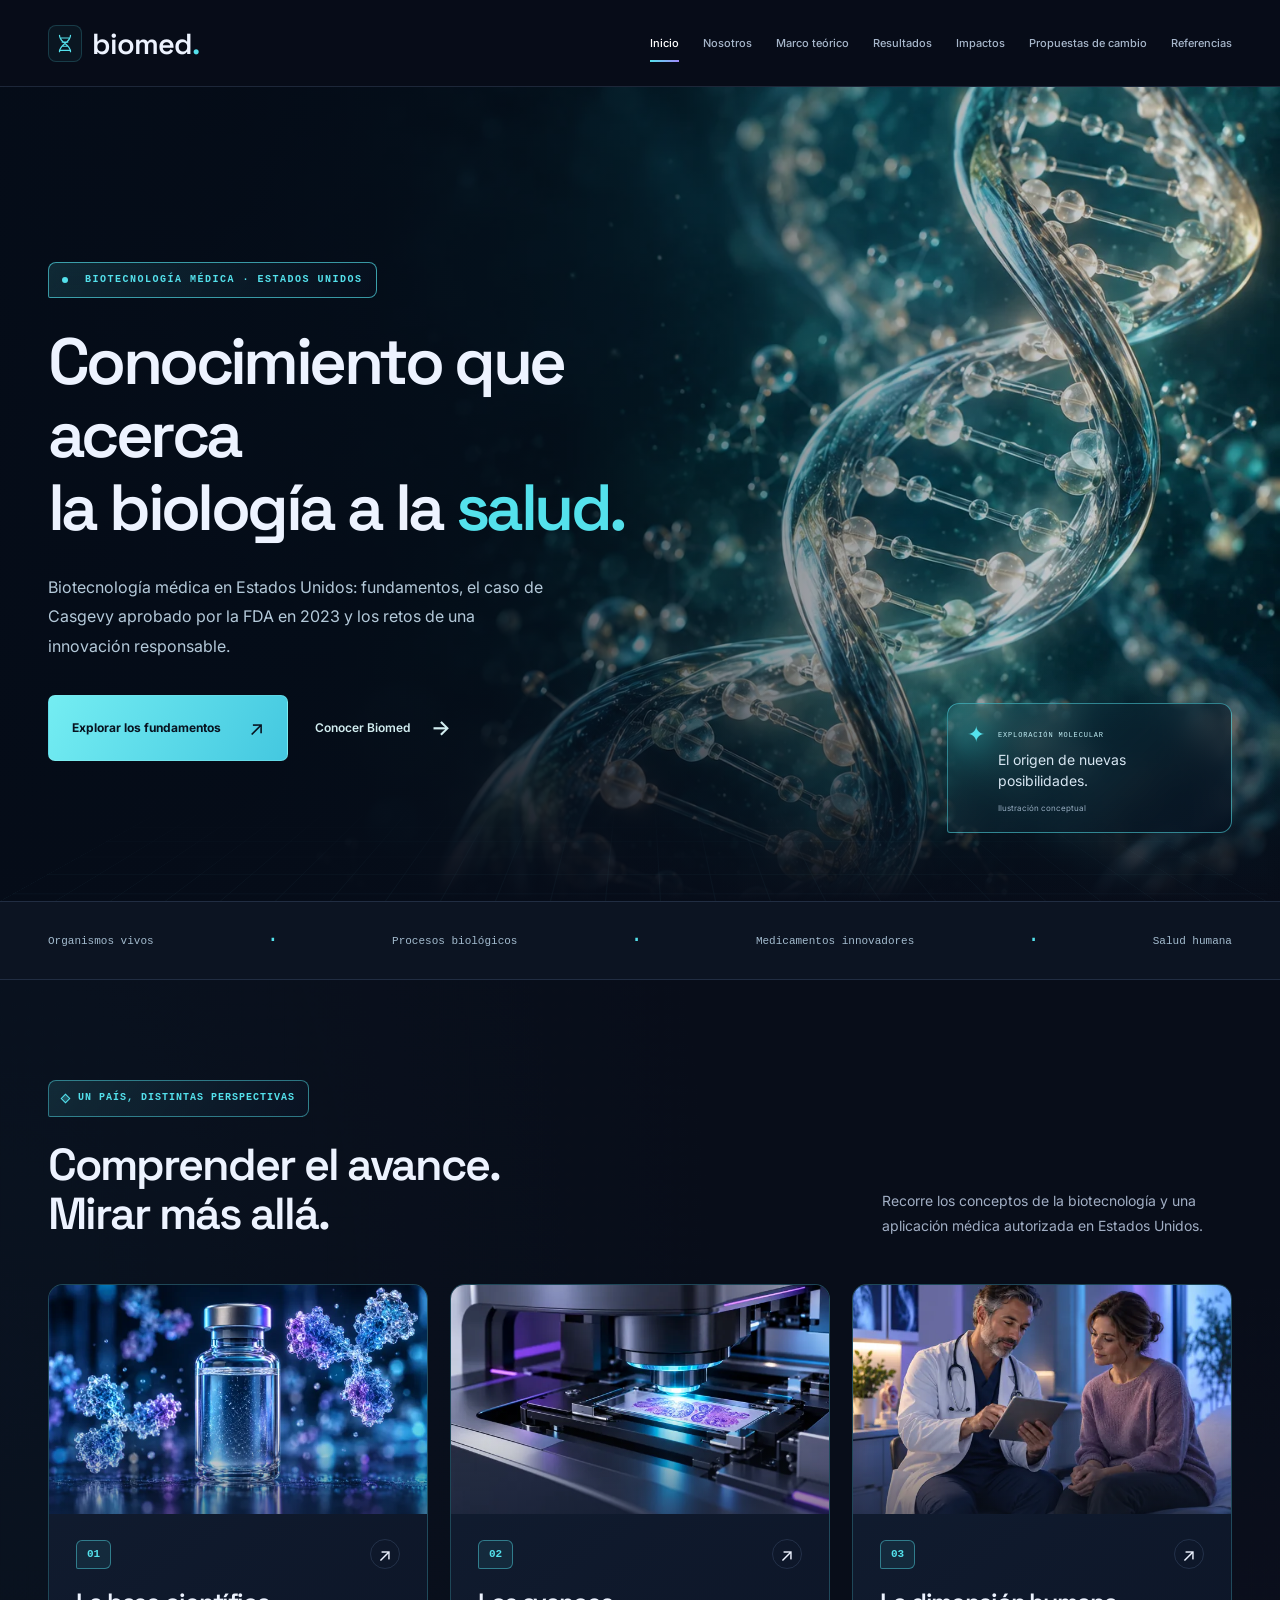
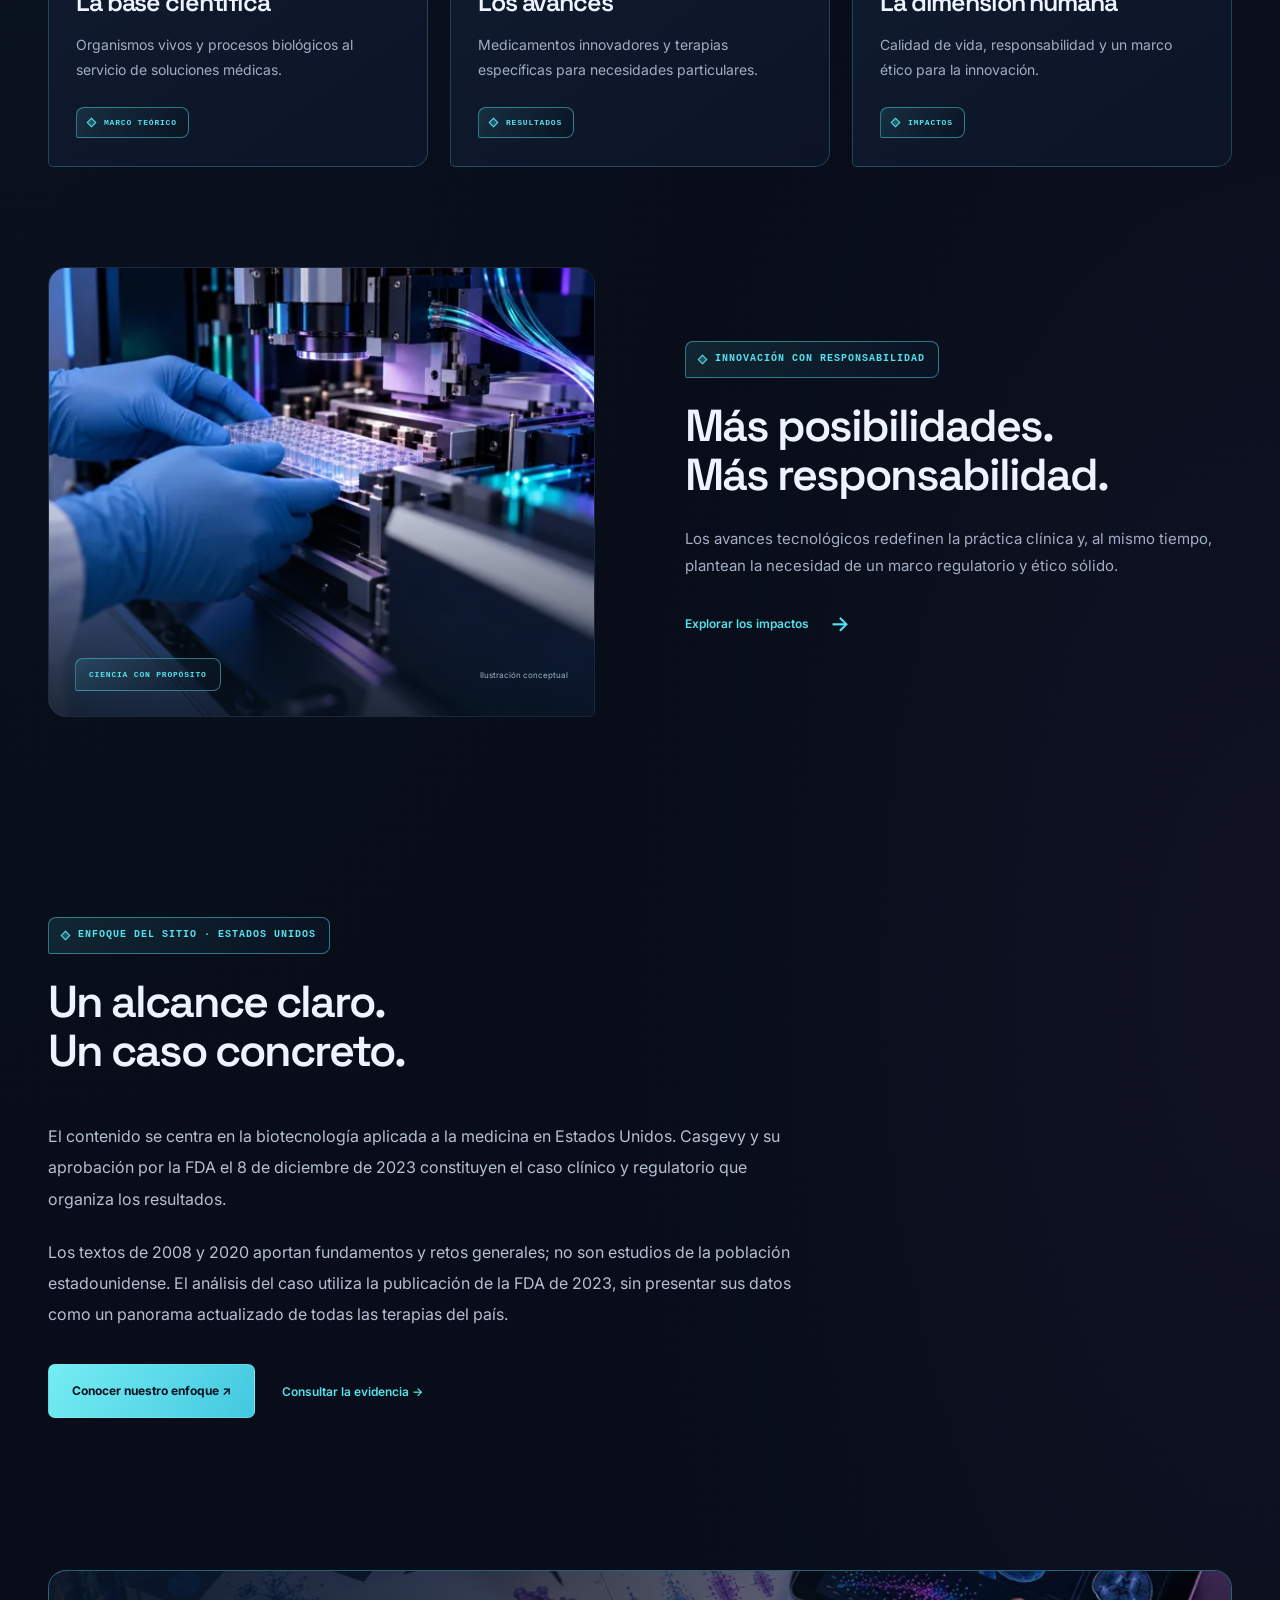
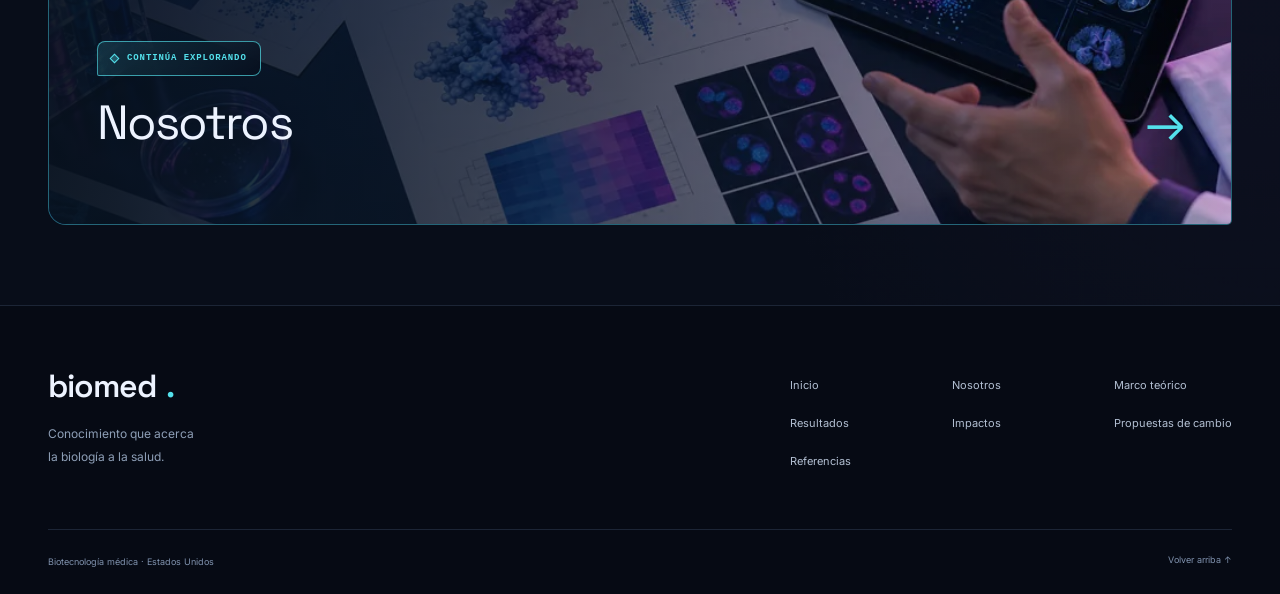
==== commit cd617230: "Add linked change proposals page with exclusive medical imagery" ====
--- a/index.html
+++ b/index.html
@@ -1,12 +1,12 @@
 <!doctype html>
-<html lang="es" class="tech-site"><head><link rel="preconnect" href="https://fonts.googleapis.com"><link rel="preconnect" href="https://fonts.gstatic.com" crossorigin><link href="https://fonts.googleapis.com/css2?family=Space+Grotesk:wght@400;500;600;700&amp;family=Inter:wght@400;500;600;700&amp;display=swap" rel="stylesheet"><meta charset="utf-8"><meta name="viewport" content="width=device-width, initial-scale=1"><meta name="description" content="Biotecnología médica en Estados Unidos: fundamentos, caso Casgevy y retos de una innovación responsable."><meta name="theme-color" content="#080d19"><title>Biomed · Biotecnología médica en Estados Unidos</title><link rel="icon" href="assets/favicon.svg" type="image/svg+xml"><link rel="stylesheet" href="styles.css?v=eeuu-12"><script src="script.js?v=eeuu-12" defer></script></head>
-<body data-page="index"><a class="skip-link" href="#contenido">Saltar al contenido</a><div class="reading-progress" aria-hidden="true"></div><header class="site-header"><div class="wrap header-inner"><a class="brand" href="index.html?v=eeuu-12" aria-label="Biomed, inicio"><svg viewbox="0 0 32 32" aria-hidden="true"><path d="M8 4c0 12 16 12 16 24M24 4c0 12-16 12-16 24M9 8h14M12 14h8M12 20h8M9 26h14"></path></svg><span>biomed<span class="brand-dot">.</span></span></a><button class="menu-toggle" aria-controls="site-nav" aria-expanded="false" type="button"><span class="menu-lines" aria-hidden="true"></span><span class="menu-label">Menú</span></button><nav class="site-nav" id="site-nav" aria-label="Navegación principal"><a href="index.html?v=eeuu-12" aria-current="page">Inicio</a><a href="nosotros.html?v=eeuu-12">Nosotros</a><a href="marco-teorico.html?v=eeuu-12">Marco teórico</a><a href="resultados.html?v=eeuu-12">Resultados</a><a href="impactos.html?v=eeuu-12">Impactos</a><a href="referencias.html?v=eeuu-12">Referencias</a></nav></div></header>
+<html lang="es" class="tech-site"><head><link rel="preconnect" href="https://fonts.googleapis.com"><link rel="preconnect" href="https://fonts.gstatic.com" crossorigin><link href="https://fonts.googleapis.com/css2?family=Space+Grotesk:wght@400;500;600;700&amp;family=Inter:wght@400;500;600;700&amp;display=swap" rel="stylesheet"><meta charset="utf-8"><meta name="viewport" content="width=device-width, initial-scale=1"><meta name="description" content="Biotecnología médica en Estados Unidos: fundamentos, caso Casgevy y retos de una innovación responsable."><meta name="theme-color" content="#080d19"><title>Biomed · Biotecnología médica en Estados Unidos</title><link rel="icon" href="assets/favicon.svg" type="image/svg+xml"><link rel="stylesheet" href="styles.css?v=propuestas-13"><script src="script.js?v=propuestas-13" defer></script></head>
+<body data-page="index"><a class="skip-link" href="#contenido">Saltar al contenido</a><div class="reading-progress" aria-hidden="true"></div><header class="site-header"><div class="wrap header-inner"><a class="brand" href="index.html?v=propuestas-13" aria-label="Biomed, inicio"><svg viewbox="0 0 32 32" aria-hidden="true"><path d="M8 4c0 12 16 12 16 24M24 4c0 12-16 12-16 24M9 8h14M12 14h8M12 20h8M9 26h14"></path></svg><span>biomed<span class="brand-dot">.</span></span></a><button class="menu-toggle" aria-controls="site-nav" aria-expanded="false" type="button"><span class="menu-lines" aria-hidden="true"></span><span class="menu-label">Menú</span></button><nav class="site-nav" id="site-nav" aria-label="Navegación principal"><a href="index.html?v=propuestas-13" aria-current="page">Inicio</a><a href="nosotros.html?v=propuestas-13">Nosotros</a><a href="marco-teorico.html?v=propuestas-13">Marco teórico</a><a href="resultados.html?v=propuestas-13">Resultados</a><a href="impactos.html?v=propuestas-13">Impactos</a><a href="propuestas.html?v=propuestas-13">Propuestas de cambio</a><a href="referencias.html?v=propuestas-13">Referencias</a></nav></div></header>
 <main id="contenido">
 <section class="home-hero">
- <div class="hero-cover"><img class="" src="assets/adn-premium.webp" srcset="assets/adn-premium-768.webp 768w, assets/adn-premium.webp 1536w" sizes="100vw" width="1536" height="1024" alt="Ilustración conceptual de una doble hélice de ADN con materiales translúcidos y luz cian" loading="eager" decoding="async" fetchpriority="high"></div><div class="hero-copy"><p class="eyebrow"><span class="live-dot" aria-hidden="true"></span> BIOTECNOLOGÍA MÉDICA · ESTADOS UNIDOS</p><h1>Conocimiento que acerca<br>la biología a la <em>salud.</em></h1><p class="lede">Biotecnología médica en Estados Unidos: fundamentos, el caso de Casgevy aprobado por la FDA en 2023 y los retos de una innovación responsable.</p><div class="actions"><a class="button" href="marco-teorico.html?v=eeuu-12">Explorar los fundamentos <span aria-hidden="true">↗</span></a><a class="text-link" href="nosotros.html?v=eeuu-12">Conocer Biomed <span aria-hidden="true">→</span></a></div></div>
+ <div class="hero-cover"><img class="" src="assets/adn-premium.webp" srcset="assets/adn-premium-768.webp 768w, assets/adn-premium.webp 1536w" sizes="100vw" width="1536" height="1024" alt="Ilustración conceptual de una doble hélice de ADN con materiales translúcidos y luz cian" loading="eager" decoding="async" fetchpriority="high"></div><div class="hero-copy"><p class="eyebrow"><span class="live-dot" aria-hidden="true"></span> BIOTECNOLOGÍA MÉDICA · ESTADOS UNIDOS</p><h1>Conocimiento que acerca<br>la biología a la <em>salud.</em></h1><p class="lede">Biotecnología médica en Estados Unidos: fundamentos, el caso de Casgevy aprobado por la FDA en 2023 y los retos de una innovación responsable.</p><div class="actions"><a class="button" href="marco-teorico.html?v=propuestas-13">Explorar los fundamentos <span aria-hidden="true">↗</span></a><a class="text-link" href="nosotros.html?v=propuestas-13">Conocer Biomed <span aria-hidden="true">→</span></a></div></div>
  <div class="hero-image-label"><span class="label-mark" aria-hidden="true">✦</span><div><span class="micro">EXPLORACIÓN MOLECULAR</span><p>El origen de nuevas posibilidades.</p><small>Ilustración conceptual</small></div></div><div class="tech-grid" aria-hidden="true"></div></section>
 <div class="topic-strip"><div class="wrap strip-inner"><span>Organismos vivos</span><span class="strip-dot" aria-hidden="true">·</span><span>Procesos biológicos</span><span class="strip-dot" aria-hidden="true">·</span><span>Medicamentos innovadores</span><span class="strip-dot" aria-hidden="true">·</span><span>Salud humana</span></div></div>
-<section class="wrap section" data-reveal=""><div class="section-head"><div><p class="eyebrow">UN PAÍS, DISTINTAS PERSPECTIVAS</p><h2>Comprender el avance.<br>Mirar más allá.</h2></div><p>Recorre los conceptos de la biotecnología y una aplicación médica autorizada en Estados Unidos.</p></div><div class="cards three"><a class="card visual-card" href="marco-teorico.html?v=eeuu-12"><div class="card-media"><img class="" src="assets/biofarmacos.webp" srcset="assets/biofarmacos-640.webp 640w, assets/biofarmacos.webp 1024w" sizes="(max-width: 760px) calc(100vw - 40px), (max-width: 1100px) 50vw, 450px" width="1024" height="683" alt="Ilustración conceptual de medicamentos biotecnológicos" loading="lazy" decoding="async"></div><div class="card-top"><span class="index">01</span><span aria-hidden="true">↗</span></div><h3>La base científica</h3><p>Organismos vivos y procesos biológicos al servicio de soluciones médicas.</p><span class="card-tag">MARCO TEÓRICO</span></a><a class="card visual-card" href="resultados.html?v=eeuu-12"><div class="card-media"><img class="" src="assets/diagnostico.webp" srcset="assets/diagnostico-640.webp 640w, assets/diagnostico.webp 1024w" sizes="(max-width: 760px) calc(100vw - 40px), (max-width: 1100px) 50vw, 450px" width="1024" height="683" alt="Ilustración conceptual de diagnóstico con un escáner de muestras" loading="lazy" decoding="async"></div><div class="card-top"><span class="index">02</span><span aria-hidden="true">↗</span></div><h3>Los avances</h3><p>Medicamentos innovadores y terapias específicas para necesidades particulares.</p><span class="card-tag">RESULTADOS</span></a><a class="card visual-card" href="impactos.html?v=eeuu-12"><div class="card-media"><img class="" src="assets/atencion-medica.webp" srcset="assets/atencion-medica-640.webp 640w, assets/atencion-medica.webp 1024w" sizes="(max-width: 760px) calc(100vw - 40px), (max-width: 1100px) 50vw, 450px" width="1024" height="683" alt="Ilustración conceptual de atención médica con apoyo tecnológico" loading="lazy" decoding="async"></div><div class="card-top"><span class="index">03</span><span aria-hidden="true">↗</span></div><h3>La dimensión humana</h3><p>Calidad de vida, responsabilidad y un marco ético para la innovación.</p><span class="card-tag">IMPACTOS</span></a></div></section>
-<section class="wrap section feature-grid" data-reveal=""><div class="feature-art photographic-feature"><img class="" src="assets/investigacion-clinica.webp" srcset="assets/investigacion-clinica-640.webp 640w, assets/investigacion-clinica.webp 1024w" sizes="(max-width: 760px) calc(100vw - 40px), (max-width: 1100px) 50vw, 450px" width="1024" height="683" alt="Ilustración conceptual del análisis de muestras biológicas" loading="lazy" decoding="async"><div class="feature-image-caption"><span>CIENCIA CON PROPÓSITO</span><small>Ilustración conceptual</small></div></div><div class="feature-copy"><p class="eyebrow">INNOVACIÓN CON RESPONSABILIDAD</p><h2>Más posibilidades.<br>Más responsabilidad.</h2><p>Los avances tecnológicos redefinen la práctica clínica y, al mismo tiempo, plantean la necesidad de un marco regulatorio y ético sólido.</p><a class="text-link" href="impactos.html?v=eeuu-12">Explorar los impactos <span aria-hidden="true">→</span></a></div></section>
-<section class="wrap section academic-section"><div class="section-head"><div><p class="eyebrow">ENFOQUE DEL SITIO · ESTADOS UNIDOS</p><h2>Un alcance claro.<br>Un caso concreto.</h2></div></div><div class="prose"><p>El contenido se centra en la biotecnología aplicada a la medicina en Estados Unidos. Casgevy y su aprobación por la FDA el 8 de diciembre de 2023 constituyen el caso clínico y regulatorio que organiza los resultados.</p><p>Los textos de 2008 y 2020 aportan fundamentos y retos generales; no son estudios de la población estadounidense. El análisis del caso utiliza la publicación de la FDA de 2023, sin presentar sus datos como un panorama actualizado de todas las terapias del país.</p></div><div class="actions"><a class="button primary" href="nosotros.html#enfoque">Conocer nuestro enfoque ↗</a><a class="text-link" href="resultados.html#evidencia">Consultar la evidencia →</a></div></section><section class="wrap chapter-nav"><img class="next-chapter-image" src="assets/footer-proyecto.webp" srcset="assets/footer-proyecto-640.webp 640w, assets/footer-proyecto.webp 1024w" sizes="(max-width: 760px) calc(100vw - 40px), 100vw" width="1024" height="683" alt="" aria-hidden="true" loading="lazy" decoding="async"><span class="eyebrow">CONTINÚA EXPLORANDO</span><a href="nosotros.html?v=eeuu-12">Nosotros <span aria-hidden="true">→</span></a></section></main>
-<footer class="site-footer"><div class="wrap footer-top"><div><a class="brand" href="index.html?v=eeuu-12">biomed<span class="brand-dot">.</span></a><p>Conocimiento que acerca<br>la biología a la salud.</p></div><div class="footer-nav" aria-label="Páginas del sitio"><a href="index.html?v=eeuu-12" aria-current="page">Inicio</a><a href="nosotros.html?v=eeuu-12">Nosotros</a><a href="marco-teorico.html?v=eeuu-12">Marco teórico</a><a href="resultados.html?v=eeuu-12">Resultados</a><a href="impactos.html?v=eeuu-12">Impactos</a><a href="referencias.html?v=eeuu-12">Referencias</a></div></div><div class="wrap footer-bottom"><p>Biotecnología médica · Estados Unidos</p><a href="#contenido">Volver arriba <span aria-hidden="true">↑</span></a></div></footer></body></html>+<section class="wrap section" data-reveal=""><div class="section-head"><div><p class="eyebrow">UN PAÍS, DISTINTAS PERSPECTIVAS</p><h2>Comprender el avance.<br>Mirar más allá.</h2></div><p>Recorre los conceptos de la biotecnología y una aplicación médica autorizada en Estados Unidos.</p></div><div class="cards three"><a class="card visual-card" href="marco-teorico.html?v=propuestas-13"><div class="card-media"><img class="" src="assets/biofarmacos.webp" srcset="assets/biofarmacos-640.webp 640w, assets/biofarmacos.webp 1024w" sizes="(max-width: 760px) calc(100vw - 40px), (max-width: 1100px) 50vw, 450px" width="1024" height="683" alt="Ilustración conceptual de medicamentos biotecnológicos" loading="lazy" decoding="async"></div><div class="card-top"><span class="index">01</span><span aria-hidden="true">↗</span></div><h3>La base científica</h3><p>Organismos vivos y procesos biológicos al servicio de soluciones médicas.</p><span class="card-tag">MARCO TEÓRICO</span></a><a class="card visual-card" href="resultados.html?v=propuestas-13"><div class="card-media"><img class="" src="assets/diagnostico.webp" srcset="assets/diagnostico-640.webp 640w, assets/diagnostico.webp 1024w" sizes="(max-width: 760px) calc(100vw - 40px), (max-width: 1100px) 50vw, 450px" width="1024" height="683" alt="Ilustración conceptual de diagnóstico con un escáner de muestras" loading="lazy" decoding="async"></div><div class="card-top"><span class="index">02</span><span aria-hidden="true">↗</span></div><h3>Los avances</h3><p>Medicamentos innovadores y terapias específicas para necesidades particulares.</p><span class="card-tag">RESULTADOS</span></a><a class="card visual-card" href="impactos.html?v=propuestas-13"><div class="card-media"><img class="" src="assets/atencion-medica.webp" srcset="assets/atencion-medica-640.webp 640w, assets/atencion-medica.webp 1024w" sizes="(max-width: 760px) calc(100vw - 40px), (max-width: 1100px) 50vw, 450px" width="1024" height="683" alt="Ilustración conceptual de atención médica con apoyo tecnológico" loading="lazy" decoding="async"></div><div class="card-top"><span class="index">03</span><span aria-hidden="true">↗</span></div><h3>La dimensión humana</h3><p>Calidad de vida, responsabilidad y un marco ético para la innovación.</p><span class="card-tag">IMPACTOS</span></a></div></section>
+<section class="wrap section feature-grid" data-reveal=""><div class="feature-art photographic-feature"><img class="" src="assets/investigacion-clinica.webp" srcset="assets/investigacion-clinica-640.webp 640w, assets/investigacion-clinica.webp 1024w" sizes="(max-width: 760px) calc(100vw - 40px), (max-width: 1100px) 50vw, 450px" width="1024" height="683" alt="Ilustración conceptual del análisis de muestras biológicas" loading="lazy" decoding="async"><div class="feature-image-caption"><span>CIENCIA CON PROPÓSITO</span><small>Ilustración conceptual</small></div></div><div class="feature-copy"><p class="eyebrow">INNOVACIÓN CON RESPONSABILIDAD</p><h2>Más posibilidades.<br>Más responsabilidad.</h2><p>Los avances tecnológicos redefinen la práctica clínica y, al mismo tiempo, plantean la necesidad de un marco regulatorio y ético sólido.</p><a class="text-link" href="impactos.html?v=propuestas-13">Explorar los impactos <span aria-hidden="true">→</span></a></div></section>
+<section class="wrap section academic-section"><div class="section-head"><div><p class="eyebrow">ENFOQUE DEL SITIO · ESTADOS UNIDOS</p><h2>Un alcance claro.<br>Un caso concreto.</h2></div></div><div class="prose"><p>El contenido se centra en la biotecnología aplicada a la medicina en Estados Unidos. Casgevy y su aprobación por la FDA el 8 de diciembre de 2023 constituyen el caso clínico y regulatorio que organiza los resultados.</p><p>Los textos de 2008 y 2020 aportan fundamentos y retos generales; no son estudios de la población estadounidense. El análisis del caso utiliza la publicación de la FDA de 2023, sin presentar sus datos como un panorama actualizado de todas las terapias del país.</p></div><div class="actions"><a class="button primary" href="nosotros.html?v=propuestas-13#enfoque">Conocer nuestro enfoque ↗</a><a class="text-link" href="resultados.html?v=propuestas-13#evidencia">Consultar la evidencia →</a></div></section><section class="wrap chapter-nav"><img class="next-chapter-image" src="assets/footer-proyecto.webp" srcset="assets/footer-proyecto-640.webp 640w, assets/footer-proyecto.webp 1024w" sizes="(max-width: 760px) calc(100vw - 40px), 100vw" width="1024" height="683" alt="" aria-hidden="true" loading="lazy" decoding="async"><span class="eyebrow">CONTINÚA EXPLORANDO</span><a href="nosotros.html?v=propuestas-13">Nosotros <span aria-hidden="true">→</span></a></section></main>
+<footer class="site-footer"><div class="wrap footer-top"><div><a class="brand" href="index.html?v=propuestas-13">biomed<span class="brand-dot">.</span></a><p>Conocimiento que acerca<br>la biología a la salud.</p></div><div class="footer-nav" aria-label="Páginas del sitio"><a href="index.html?v=propuestas-13" aria-current="page">Inicio</a><a href="nosotros.html?v=propuestas-13">Nosotros</a><a href="marco-teorico.html?v=propuestas-13">Marco teórico</a><a href="resultados.html?v=propuestas-13">Resultados</a><a href="impactos.html?v=propuestas-13">Impactos</a><a href="propuestas.html?v=propuestas-13">Propuestas de cambio</a><a href="referencias.html?v=propuestas-13">Referencias</a></div></div><div class="wrap footer-bottom"><p>Biotecnología médica · Estados Unidos</p><a href="#contenido">Volver arriba <span aria-hidden="true">↑</span></a></div></footer></body></html>
--- a/styles.css
+++ b/styles.css
@@ -307,3 +307,14 @@
 body[data-page="index"] .hero-copy h1{font-size:clamp(44px,5.1vw,74px);max-width:850px;line-height:1.12}
 .dashboard-date{font-size:clamp(1.6rem,2.6vw,2.7rem)!important}
 @media(max-width:760px){body[data-page="index"] .hero-copy h1{font-size:clamp(37px,9.4vw,55px);max-width:100%}body[data-page="index"] .hero-copy .eyebrow{line-height:1.8}.page-hero .eyebrow{line-height:1.8}}
+
+body[data-page="propuestas"]{--label-accent:#8bebce;--label-rgb:139,235,206}
+.proposal-section{padding-top:0}.proposal-grid{display:grid;grid-template-columns:repeat(2,minmax(0,1fr));gap:24px}
+.proposal-card{padding:36px;border:1px solid #8bebce38;border-radius:20px;background:linear-gradient(145deg,#102332a6,#0b1323);min-width:0}
+.proposal-top{display:flex;align-items:center;gap:18px;margin-bottom:25px}.proposal-top .eyebrow{margin:0;font-size:.7rem}.proposal-number{font:500 2.5rem/1 var(--display);color:#8bebce80;letter-spacing:-.06em}
+.proposal-card h3{font-size:clamp(25px,2.5vw,34px);margin-bottom:28px;max-width:20ch}
+.proposal-details{margin:0}.proposal-details>div{margin:0 0 24px}.proposal-details dt{font-size:.68rem;text-transform:uppercase;letter-spacing:.12em;color:#89b8c8;margin-bottom:9px}.proposal-details dd{margin:0;color:var(--muted);font-size:15px;line-height:1.85}.proposal-action{border-left:2px solid #8bebce;padding-left:17px}.proposal-action dt{color:#8bebce}.proposal-action dd{color:#dbe9f2}
+.proposal-evaluation{border-top:1px solid var(--line);padding-top:22px}.proposal-evaluation p{font-size:13px;line-height:1.8;color:#98aac0;margin:0 0 15px}.proposal-evaluation p:last-child{margin:0}.proposal-evaluation strong{display:block;color:#cadbea;font-size:12px;font-weight:500;margin-bottom:5px}
+.proposal-scenes{display:grid;grid-template-columns:repeat(2,minmax(0,1fr));gap:32px}.proposal-scenes figure{margin:0;min-width:0}.proposal-scenes img{width:100%;aspect-ratio:1.5;object-fit:cover;border-radius:18px;border:1px solid var(--line)}.proposal-scenes figcaption{padding:28px 4px 0}.proposal-scenes h3{font-size:30px;margin:16px 0}.proposal-scenes p{color:var(--muted);font-size:15px;margin-bottom:15px}.proposal-scenes small{font-size:10px;color:#8495ad}.proposal-next{background:linear-gradient(110deg,#122b3a,#141b32);border-color:#8bebce40}
+@media(min-width:901px) and (max-width:1150px){.site-nav{gap:12px}.site-nav a{font-size:10px}.header-inner{gap:18px}}
+@media(max-width:760px){.proposal-grid,.proposal-scenes{grid-template-columns:minmax(0,1fr)}.proposal-card{padding:26px 23px}.proposal-grid{gap:18px}.proposal-details dd{font-size:16px}.proposal-card h3{font-size:28px}.proposal-evaluation p{font-size:14px}.proposal-scenes{gap:40px}.proposal-scenes h3{font-size:28px}.proposal-scenes p{font-size:16px}.proposal-scenes figcaption{padding-top:24px}}
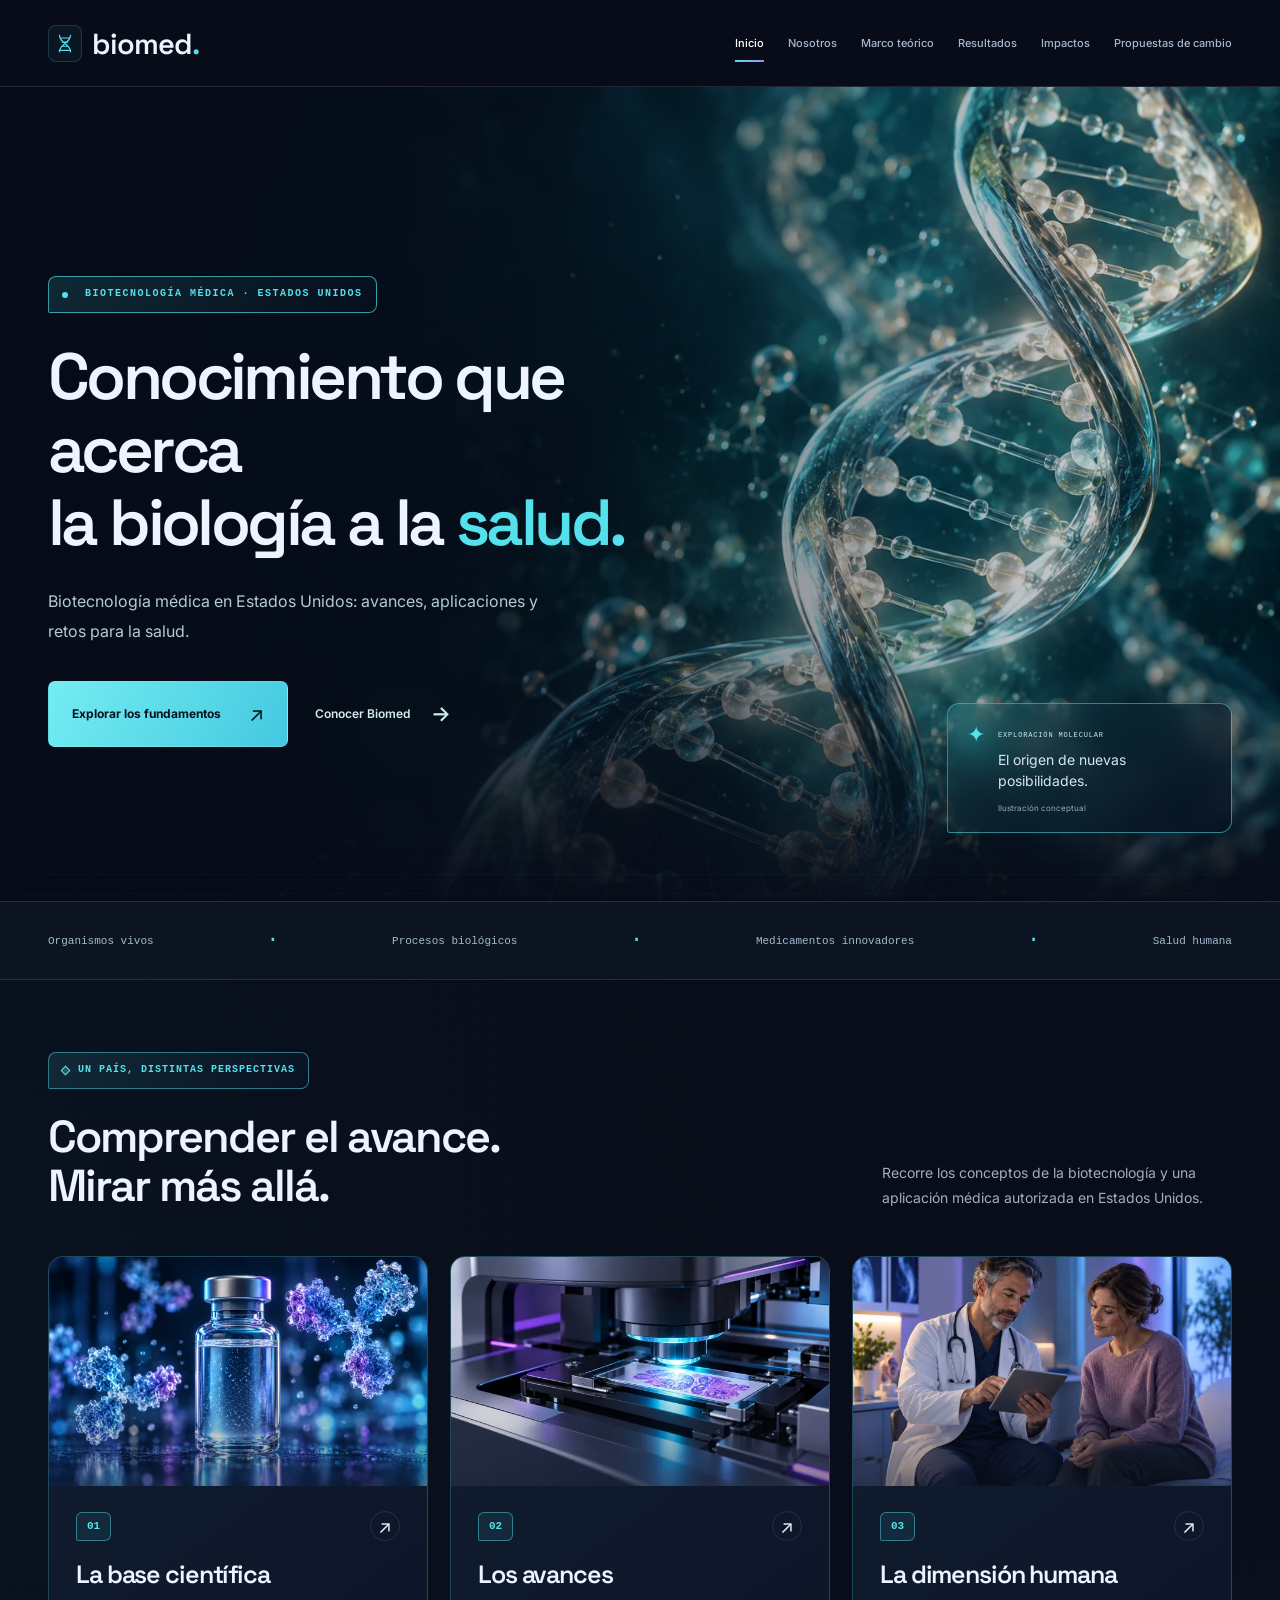
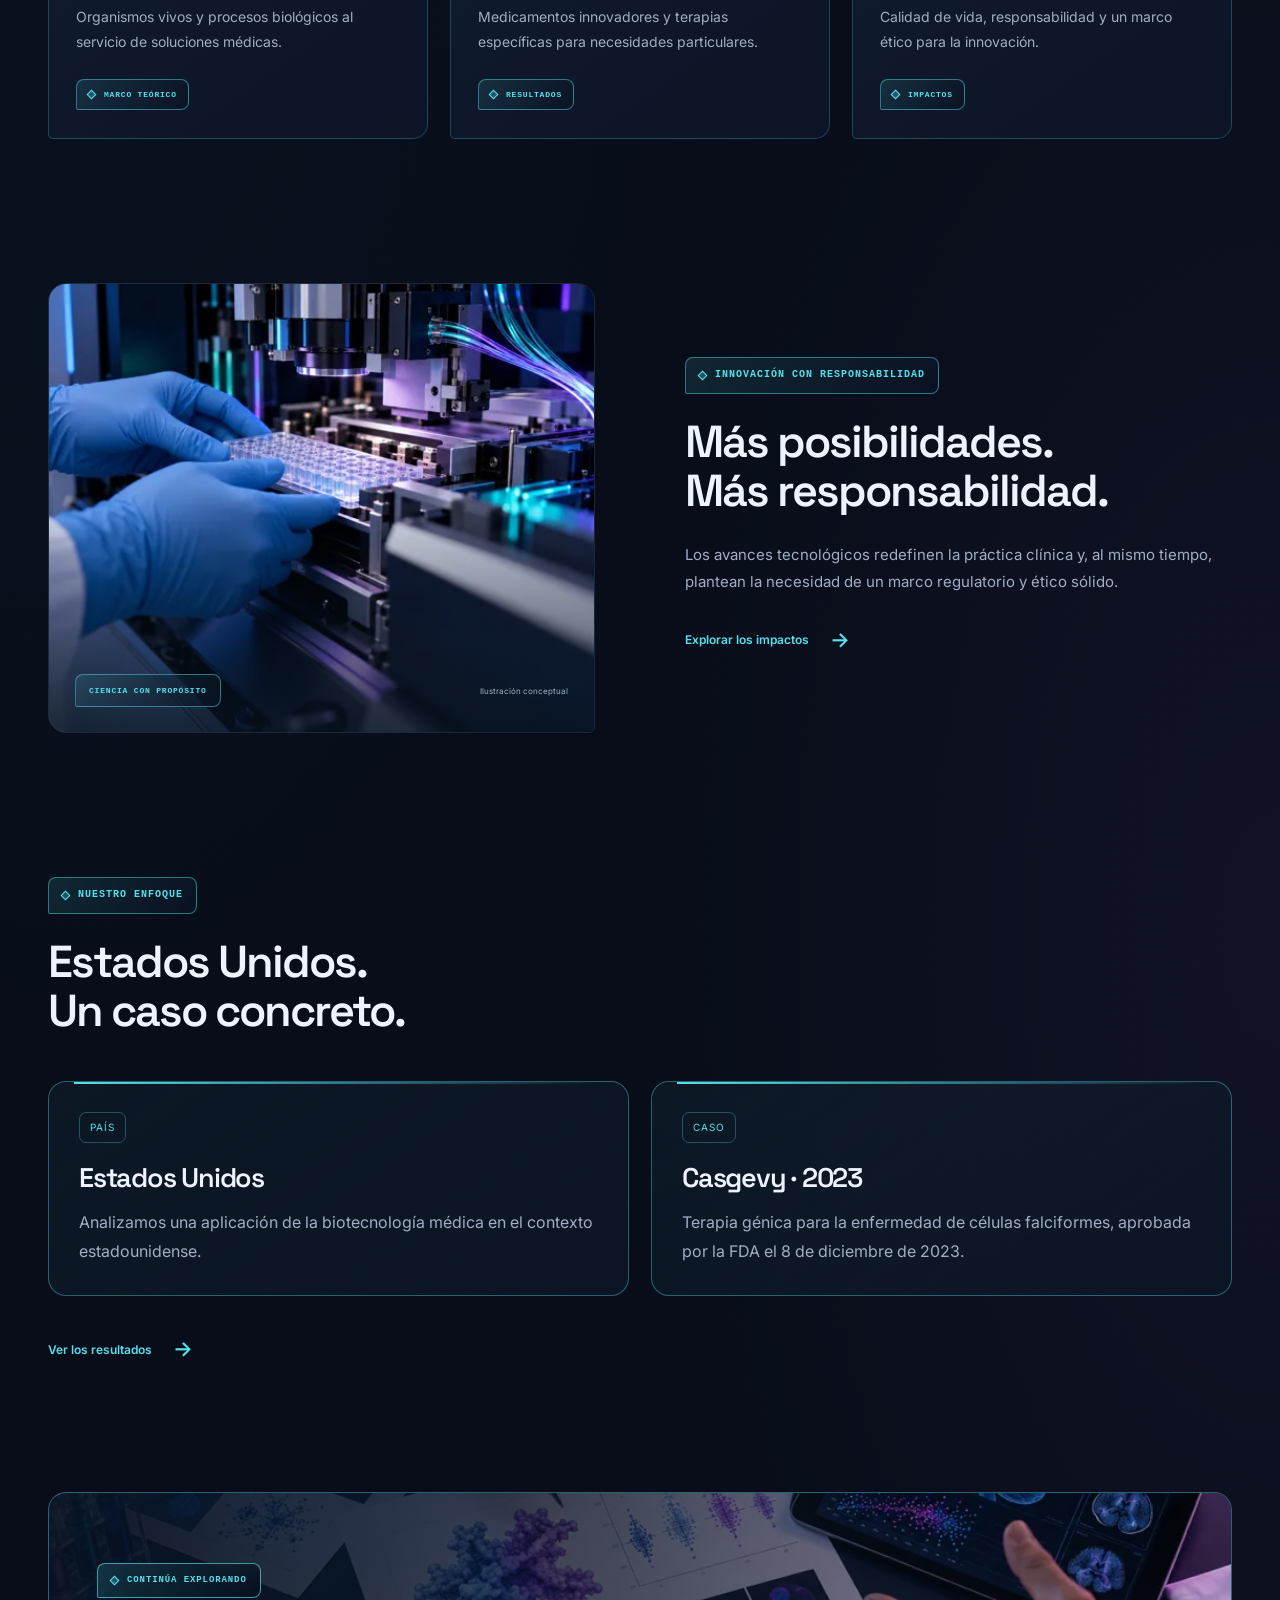
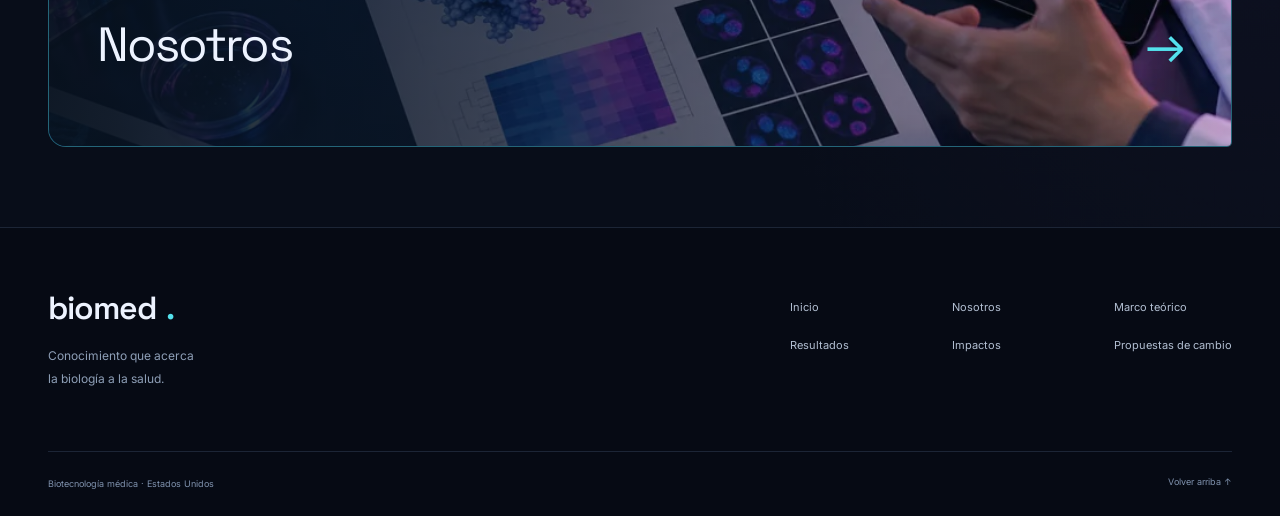
==== commit 740f3282: "Simplify Biomed content into bordered cards and remove references page" ====
--- a/index.html
+++ b/index.html
@@ -1,12 +1,12 @@
 <!doctype html>
-<html lang="es" class="tech-site"><head><link rel="preconnect" href="https://fonts.googleapis.com"><link rel="preconnect" href="https://fonts.gstatic.com" crossorigin><link href="https://fonts.googleapis.com/css2?family=Space+Grotesk:wght@400;500;600;700&amp;family=Inter:wght@400;500;600;700&amp;display=swap" rel="stylesheet"><meta charset="utf-8"><meta name="viewport" content="width=device-width, initial-scale=1"><meta name="description" content="Biotecnología médica en Estados Unidos: fundamentos, caso Casgevy y retos de una innovación responsable."><meta name="theme-color" content="#080d19"><title>Biomed · Biotecnología médica en Estados Unidos</title><link rel="icon" href="assets/favicon.svg" type="image/svg+xml"><link rel="stylesheet" href="styles.css?v=propuestas-13"><script src="script.js?v=propuestas-13" defer></script></head>
-<body data-page="index"><a class="skip-link" href="#contenido">Saltar al contenido</a><div class="reading-progress" aria-hidden="true"></div><header class="site-header"><div class="wrap header-inner"><a class="brand" href="index.html?v=propuestas-13" aria-label="Biomed, inicio"><svg viewbox="0 0 32 32" aria-hidden="true"><path d="M8 4c0 12 16 12 16 24M24 4c0 12-16 12-16 24M9 8h14M12 14h8M12 20h8M9 26h14"></path></svg><span>biomed<span class="brand-dot">.</span></span></a><button class="menu-toggle" aria-controls="site-nav" aria-expanded="false" type="button"><span class="menu-lines" aria-hidden="true"></span><span class="menu-label">Menú</span></button><nav class="site-nav" id="site-nav" aria-label="Navegación principal"><a href="index.html?v=propuestas-13" aria-current="page">Inicio</a><a href="nosotros.html?v=propuestas-13">Nosotros</a><a href="marco-teorico.html?v=propuestas-13">Marco teórico</a><a href="resultados.html?v=propuestas-13">Resultados</a><a href="impactos.html?v=propuestas-13">Impactos</a><a href="propuestas.html?v=propuestas-13">Propuestas de cambio</a><a href="referencias.html?v=propuestas-13">Referencias</a></nav></div></header>
+<html lang="es" class="tech-site"><head><link rel="preconnect" href="https://fonts.googleapis.com"><link rel="preconnect" href="https://fonts.gstatic.com" crossorigin><link href="https://fonts.googleapis.com/css2?family=Space+Grotesk:wght@400;500;600;700&amp;family=Inter:wght@400;500;600;700&amp;display=swap" rel="stylesheet"><meta charset="utf-8"><meta name="viewport" content="width=device-width, initial-scale=1"><meta name="description" content="Biotecnología médica en Estados Unidos: fundamentos, caso Casgevy y retos de una innovación responsable."><meta name="theme-color" content="#080d19"><title>Biomed · Biotecnología médica en Estados Unidos</title><link rel="icon" href="assets/favicon.svg" type="image/svg+xml"><link rel="stylesheet" href="styles.css?v=limpio-14"><script src="script.js?v=limpio-14" defer></script></head>
+<body data-page="index"><a class="skip-link" href="#contenido">Saltar al contenido</a><div class="reading-progress" aria-hidden="true"></div><header class="site-header"><div class="wrap header-inner"><a class="brand" href="index.html?v=limpio-14" aria-label="Biomed, inicio"><svg viewbox="0 0 32 32" aria-hidden="true"><path d="M8 4c0 12 16 12 16 24M24 4c0 12-16 12-16 24M9 8h14M12 14h8M12 20h8M9 26h14"></path></svg><span>biomed<span class="brand-dot">.</span></span></a><button class="menu-toggle" aria-controls="site-nav" aria-expanded="false" type="button"><span class="menu-lines" aria-hidden="true"></span><span class="menu-label">Menú</span></button><nav class="site-nav" id="site-nav" aria-label="Navegación principal"><a href="index.html?v=limpio-14" aria-current="page">Inicio</a><a href="nosotros.html?v=limpio-14">Nosotros</a><a href="marco-teorico.html?v=limpio-14">Marco teórico</a><a href="resultados.html?v=limpio-14">Resultados</a><a href="impactos.html?v=limpio-14">Impactos</a><a href="propuestas.html?v=limpio-14">Propuestas de cambio</a></nav></div></header>
 <main id="contenido">
 <section class="home-hero">
- <div class="hero-cover"><img class="" src="assets/adn-premium.webp" srcset="assets/adn-premium-768.webp 768w, assets/adn-premium.webp 1536w" sizes="100vw" width="1536" height="1024" alt="Ilustración conceptual de una doble hélice de ADN con materiales translúcidos y luz cian" loading="eager" decoding="async" fetchpriority="high"></div><div class="hero-copy"><p class="eyebrow"><span class="live-dot" aria-hidden="true"></span> BIOTECNOLOGÍA MÉDICA · ESTADOS UNIDOS</p><h1>Conocimiento que acerca<br>la biología a la <em>salud.</em></h1><p class="lede">Biotecnología médica en Estados Unidos: fundamentos, el caso de Casgevy aprobado por la FDA en 2023 y los retos de una innovación responsable.</p><div class="actions"><a class="button" href="marco-teorico.html?v=propuestas-13">Explorar los fundamentos <span aria-hidden="true">↗</span></a><a class="text-link" href="nosotros.html?v=propuestas-13">Conocer Biomed <span aria-hidden="true">→</span></a></div></div>
+ <div class="hero-cover"><img class="" src="assets/adn-premium.webp" srcset="assets/adn-premium-768.webp 768w, assets/adn-premium.webp 1536w" sizes="100vw" width="1536" height="1024" alt="Ilustración conceptual de una doble hélice de ADN con materiales translúcidos y luz cian" loading="eager" decoding="async" fetchpriority="high"></div><div class="hero-copy"><p class="eyebrow"><span class="live-dot" aria-hidden="true"></span> BIOTECNOLOGÍA MÉDICA · ESTADOS UNIDOS</p><h1>Conocimiento que acerca<br>la biología a la <em>salud.</em></h1><p class="lede">Biotecnología médica en Estados Unidos: avances, aplicaciones y retos para la salud.</p><div class="actions"><a class="button" href="marco-teorico.html?v=limpio-14">Explorar los fundamentos <span aria-hidden="true">↗</span></a><a class="text-link" href="nosotros.html?v=limpio-14">Conocer Biomed <span aria-hidden="true">→</span></a></div></div>
  <div class="hero-image-label"><span class="label-mark" aria-hidden="true">✦</span><div><span class="micro">EXPLORACIÓN MOLECULAR</span><p>El origen de nuevas posibilidades.</p><small>Ilustración conceptual</small></div></div><div class="tech-grid" aria-hidden="true"></div></section>
 <div class="topic-strip"><div class="wrap strip-inner"><span>Organismos vivos</span><span class="strip-dot" aria-hidden="true">·</span><span>Procesos biológicos</span><span class="strip-dot" aria-hidden="true">·</span><span>Medicamentos innovadores</span><span class="strip-dot" aria-hidden="true">·</span><span>Salud humana</span></div></div>
-<section class="wrap section" data-reveal=""><div class="section-head"><div><p class="eyebrow">UN PAÍS, DISTINTAS PERSPECTIVAS</p><h2>Comprender el avance.<br>Mirar más allá.</h2></div><p>Recorre los conceptos de la biotecnología y una aplicación médica autorizada en Estados Unidos.</p></div><div class="cards three"><a class="card visual-card" href="marco-teorico.html?v=propuestas-13"><div class="card-media"><img class="" src="assets/biofarmacos.webp" srcset="assets/biofarmacos-640.webp 640w, assets/biofarmacos.webp 1024w" sizes="(max-width: 760px) calc(100vw - 40px), (max-width: 1100px) 50vw, 450px" width="1024" height="683" alt="Ilustración conceptual de medicamentos biotecnológicos" loading="lazy" decoding="async"></div><div class="card-top"><span class="index">01</span><span aria-hidden="true">↗</span></div><h3>La base científica</h3><p>Organismos vivos y procesos biológicos al servicio de soluciones médicas.</p><span class="card-tag">MARCO TEÓRICO</span></a><a class="card visual-card" href="resultados.html?v=propuestas-13"><div class="card-media"><img class="" src="assets/diagnostico.webp" srcset="assets/diagnostico-640.webp 640w, assets/diagnostico.webp 1024w" sizes="(max-width: 760px) calc(100vw - 40px), (max-width: 1100px) 50vw, 450px" width="1024" height="683" alt="Ilustración conceptual de diagnóstico con un escáner de muestras" loading="lazy" decoding="async"></div><div class="card-top"><span class="index">02</span><span aria-hidden="true">↗</span></div><h3>Los avances</h3><p>Medicamentos innovadores y terapias específicas para necesidades particulares.</p><span class="card-tag">RESULTADOS</span></a><a class="card visual-card" href="impactos.html?v=propuestas-13"><div class="card-media"><img class="" src="assets/atencion-medica.webp" srcset="assets/atencion-medica-640.webp 640w, assets/atencion-medica.webp 1024w" sizes="(max-width: 760px) calc(100vw - 40px), (max-width: 1100px) 50vw, 450px" width="1024" height="683" alt="Ilustración conceptual de atención médica con apoyo tecnológico" loading="lazy" decoding="async"></div><div class="card-top"><span class="index">03</span><span aria-hidden="true">↗</span></div><h3>La dimensión humana</h3><p>Calidad de vida, responsabilidad y un marco ético para la innovación.</p><span class="card-tag">IMPACTOS</span></a></div></section>
-<section class="wrap section feature-grid" data-reveal=""><div class="feature-art photographic-feature"><img class="" src="assets/investigacion-clinica.webp" srcset="assets/investigacion-clinica-640.webp 640w, assets/investigacion-clinica.webp 1024w" sizes="(max-width: 760px) calc(100vw - 40px), (max-width: 1100px) 50vw, 450px" width="1024" height="683" alt="Ilustración conceptual del análisis de muestras biológicas" loading="lazy" decoding="async"><div class="feature-image-caption"><span>CIENCIA CON PROPÓSITO</span><small>Ilustración conceptual</small></div></div><div class="feature-copy"><p class="eyebrow">INNOVACIÓN CON RESPONSABILIDAD</p><h2>Más posibilidades.<br>Más responsabilidad.</h2><p>Los avances tecnológicos redefinen la práctica clínica y, al mismo tiempo, plantean la necesidad de un marco regulatorio y ético sólido.</p><a class="text-link" href="impactos.html?v=propuestas-13">Explorar los impactos <span aria-hidden="true">→</span></a></div></section>
-<section class="wrap section academic-section"><div class="section-head"><div><p class="eyebrow">ENFOQUE DEL SITIO · ESTADOS UNIDOS</p><h2>Un alcance claro.<br>Un caso concreto.</h2></div></div><div class="prose"><p>El contenido se centra en la biotecnología aplicada a la medicina en Estados Unidos. Casgevy y su aprobación por la FDA el 8 de diciembre de 2023 constituyen el caso clínico y regulatorio que organiza los resultados.</p><p>Los textos de 2008 y 2020 aportan fundamentos y retos generales; no son estudios de la población estadounidense. El análisis del caso utiliza la publicación de la FDA de 2023, sin presentar sus datos como un panorama actualizado de todas las terapias del país.</p></div><div class="actions"><a class="button primary" href="nosotros.html?v=propuestas-13#enfoque">Conocer nuestro enfoque ↗</a><a class="text-link" href="resultados.html?v=propuestas-13#evidencia">Consultar la evidencia →</a></div></section><section class="wrap chapter-nav"><img class="next-chapter-image" src="assets/footer-proyecto.webp" srcset="assets/footer-proyecto-640.webp 640w, assets/footer-proyecto.webp 1024w" sizes="(max-width: 760px) calc(100vw - 40px), 100vw" width="1024" height="683" alt="" aria-hidden="true" loading="lazy" decoding="async"><span class="eyebrow">CONTINÚA EXPLORANDO</span><a href="nosotros.html?v=propuestas-13">Nosotros <span aria-hidden="true">→</span></a></section></main>
-<footer class="site-footer"><div class="wrap footer-top"><div><a class="brand" href="index.html?v=propuestas-13">biomed<span class="brand-dot">.</span></a><p>Conocimiento que acerca<br>la biología a la salud.</p></div><div class="footer-nav" aria-label="Páginas del sitio"><a href="index.html?v=propuestas-13" aria-current="page">Inicio</a><a href="nosotros.html?v=propuestas-13">Nosotros</a><a href="marco-teorico.html?v=propuestas-13">Marco teórico</a><a href="resultados.html?v=propuestas-13">Resultados</a><a href="impactos.html?v=propuestas-13">Impactos</a><a href="propuestas.html?v=propuestas-13">Propuestas de cambio</a><a href="referencias.html?v=propuestas-13">Referencias</a></div></div><div class="wrap footer-bottom"><p>Biotecnología médica · Estados Unidos</p><a href="#contenido">Volver arriba <span aria-hidden="true">↑</span></a></div></footer></body></html>+<section class="wrap section" data-reveal=""><div class="section-head"><div><p class="eyebrow">UN PAÍS, DISTINTAS PERSPECTIVAS</p><h2>Comprender el avance.<br>Mirar más allá.</h2></div><p>Recorre los conceptos de la biotecnología y una aplicación médica autorizada en Estados Unidos.</p></div><div class="cards three"><a class="card visual-card" href="marco-teorico.html?v=limpio-14"><div class="card-media"><img class="" src="assets/biofarmacos.webp" srcset="assets/biofarmacos-640.webp 640w, assets/biofarmacos.webp 1024w" sizes="(max-width: 760px) calc(100vw - 40px), (max-width: 1100px) 50vw, 450px" width="1024" height="683" alt="Ilustración conceptual de medicamentos biotecnológicos" loading="lazy" decoding="async"></div><div class="card-top"><span class="index">01</span><span aria-hidden="true">↗</span></div><h3>La base científica</h3><p>Organismos vivos y procesos biológicos al servicio de soluciones médicas.</p><span class="card-tag">MARCO TEÓRICO</span></a><a class="card visual-card" href="resultados.html?v=limpio-14"><div class="card-media"><img class="" src="assets/diagnostico.webp" srcset="assets/diagnostico-640.webp 640w, assets/diagnostico.webp 1024w" sizes="(max-width: 760px) calc(100vw - 40px), (max-width: 1100px) 50vw, 450px" width="1024" height="683" alt="Ilustración conceptual de diagnóstico con un escáner de muestras" loading="lazy" decoding="async"></div><div class="card-top"><span class="index">02</span><span aria-hidden="true">↗</span></div><h3>Los avances</h3><p>Medicamentos innovadores y terapias específicas para necesidades particulares.</p><span class="card-tag">RESULTADOS</span></a><a class="card visual-card" href="impactos.html?v=limpio-14"><div class="card-media"><img class="" src="assets/atencion-medica.webp" srcset="assets/atencion-medica-640.webp 640w, assets/atencion-medica.webp 1024w" sizes="(max-width: 760px) calc(100vw - 40px), (max-width: 1100px) 50vw, 450px" width="1024" height="683" alt="Ilustración conceptual de atención médica con apoyo tecnológico" loading="lazy" decoding="async"></div><div class="card-top"><span class="index">03</span><span aria-hidden="true">↗</span></div><h3>La dimensión humana</h3><p>Calidad de vida, responsabilidad y un marco ético para la innovación.</p><span class="card-tag">IMPACTOS</span></a></div></section>
+<section class="wrap section feature-grid" data-reveal=""><div class="feature-art photographic-feature"><img class="" src="assets/investigacion-clinica.webp" srcset="assets/investigacion-clinica-640.webp 640w, assets/investigacion-clinica.webp 1024w" sizes="(max-width: 760px) calc(100vw - 40px), (max-width: 1100px) 50vw, 450px" width="1024" height="683" alt="Ilustración conceptual del análisis de muestras biológicas" loading="lazy" decoding="async"><div class="feature-image-caption"><span>CIENCIA CON PROPÓSITO</span><small>Ilustración conceptual</small></div></div><div class="feature-copy"><p class="eyebrow">INNOVACIÓN CON RESPONSABILIDAD</p><h2>Más posibilidades.<br>Más responsabilidad.</h2><p>Los avances tecnológicos redefinen la práctica clínica y, al mismo tiempo, plantean la necesidad de un marco regulatorio y ético sólido.</p><a class="text-link" href="impactos.html?v=limpio-14">Explorar los impactos <span aria-hidden="true">→</span></a></div></section>
+<section class="wrap section academic-section"><div class="section-head"><div><p class="eyebrow">NUESTRO ENFOQUE</p><h2>Estados Unidos.<br>Un caso concreto.</h2></div></div><div class="clean-grid"><article class="clean-box"><span class="clean-label">PAÍS</span><h3>Estados Unidos</h3><p>Analizamos una aplicación de la biotecnología médica en el contexto estadounidense.</p></article><article class="clean-box"><span class="clean-label">CASO</span><h3>Casgevy · 2023</h3><p>Terapia génica para la enfermedad de células falciformes, aprobada por la FDA el 8 de diciembre de 2023.</p></article></div><div class="actions"><a class="text-link" href="resultados.html?v=limpio-14#evidencia">Ver los resultados <span aria-hidden="true">→</span></a></div></section><section class="wrap chapter-nav"><img class="next-chapter-image" src="assets/footer-proyecto.webp" srcset="assets/footer-proyecto-640.webp 640w, assets/footer-proyecto.webp 1024w" sizes="(max-width: 760px) calc(100vw - 40px), 100vw" width="1024" height="683" alt="" aria-hidden="true" loading="lazy" decoding="async"><span class="eyebrow">CONTINÚA EXPLORANDO</span><a href="nosotros.html?v=limpio-14">Nosotros <span aria-hidden="true">→</span></a></section></main>
+<footer class="site-footer"><div class="wrap footer-top"><div><a class="brand" href="index.html?v=limpio-14">biomed<span class="brand-dot">.</span></a><p>Conocimiento que acerca<br>la biología a la salud.</p></div><div class="footer-nav" aria-label="Páginas del sitio"><a href="index.html?v=limpio-14" aria-current="page">Inicio</a><a href="nosotros.html?v=limpio-14">Nosotros</a><a href="marco-teorico.html?v=limpio-14">Marco teórico</a><a href="resultados.html?v=limpio-14">Resultados</a><a href="impactos.html?v=limpio-14">Impactos</a><a href="propuestas.html?v=limpio-14">Propuestas de cambio</a></div></div><div class="wrap footer-bottom"><p>Biotecnología médica · Estados Unidos</p><a href="#contenido">Volver arriba <span aria-hidden="true">↑</span></a></div></footer></body></html>
--- a/styles.css
+++ b/styles.css
@@ -318,3 +318,16 @@
 .proposal-scenes{display:grid;grid-template-columns:repeat(2,minmax(0,1fr));gap:32px}.proposal-scenes figure{margin:0;min-width:0}.proposal-scenes img{width:100%;aspect-ratio:1.5;object-fit:cover;border-radius:18px;border:1px solid var(--line)}.proposal-scenes figcaption{padding:28px 4px 0}.proposal-scenes h3{font-size:30px;margin:16px 0}.proposal-scenes p{color:var(--muted);font-size:15px;margin-bottom:15px}.proposal-scenes small{font-size:10px;color:#8495ad}.proposal-next{background:linear-gradient(110deg,#122b3a,#141b32);border-color:#8bebce40}
 @media(min-width:901px) and (max-width:1150px){.site-nav{gap:12px}.site-nav a{font-size:10px}.header-inner{gap:18px}}
 @media(max-width:760px){.proposal-grid,.proposal-scenes{grid-template-columns:minmax(0,1fr)}.proposal-card{padding:26px 23px}.proposal-grid{gap:18px}.proposal-details dd{font-size:16px}.proposal-card h3{font-size:28px}.proposal-evaluation p{font-size:14px}.proposal-scenes{gap:40px}.proposal-scenes h3{font-size:28px}.proposal-scenes p{font-size:16px}.proposal-scenes figcaption{padding-top:24px}}
+
+.clean-grid{display:grid;grid-template-columns:repeat(2,minmax(0,1fr));gap:22px}
+.clean-box{position:relative;min-width:0;padding:30px;border:1px solid rgba(var(--label-rgb),.38);border-radius:18px;background:linear-gradient(145deg,rgba(var(--label-rgb),.055),#0c1525);overflow:hidden}
+.clean-box::before{content:'';position:absolute;top:0;left:25px;right:25px;height:2px;background:linear-gradient(90deg,var(--label-accent),transparent)}
+.clean-label{display:inline-block;margin-bottom:20px;padding:7px 10px;border:1px solid rgba(var(--label-rgb),.3);border-radius:7px;color:var(--label-accent);font-size:10px;letter-spacing:.09em;line-height:1.5}
+.clean-box h3{font-size:27px;margin-bottom:15px}.clean-box p{font-size:16px;line-height:1.8;color:var(--muted);margin:0}.clean-prose p{font-size:16px;line-height:1.85;margin:0}
+.biomed-identity-grid{gap:22px;border:0}.biomed-identity-item,.biomed-identity-item+.biomed-identity-item{padding:30px;border:1px solid #b7a3ff50;border-radius:18px;background:linear-gradient(145deg,#b7a3ff09,#0c1525)}
+.biomed-identity-item>p:not(.biomed-identity-caption){margin-bottom:0}.biomed-logo-display,.biomed-slogan-display{min-height:180px}
+.proposal-card{padding:30px;border-color:#8bebce60}.proposal-card h3{font-size:29px;margin-bottom:24px}.proposal-details>div{margin-bottom:20px}.proposal-details>div:last-child{margin-bottom:0}
+body .section{padding-block:72px}.reading-body>section{margin-bottom:55px}.reading-body>section:last-child{margin-bottom:0}.dashboard-context{margin-top:18px}.dashboard-source{padding-top:14px;margin-top:18px}
+@media(max-width:760px){.clean-grid{grid-template-columns:minmax(0,1fr);gap:16px}.clean-box{padding:24px}.clean-box h3{font-size:25px}.biomed-identity-item,.biomed-identity-item+.biomed-identity-item{padding:25px}.proposal-card{padding:25px 23px}.proposal-card h3{font-size:27px}body .section{padding-block:48px}.reading-body>section{margin-bottom:38px}}
+
+.clean-three{grid-template-columns:repeat(3,minmax(0,1fr))}.clean-box-image{width:100%;height:auto;aspect-ratio:1.5;object-fit:cover;border-radius:10px;margin-bottom:23px}@media(max-width:900px){.clean-three{grid-template-columns:1fr}}
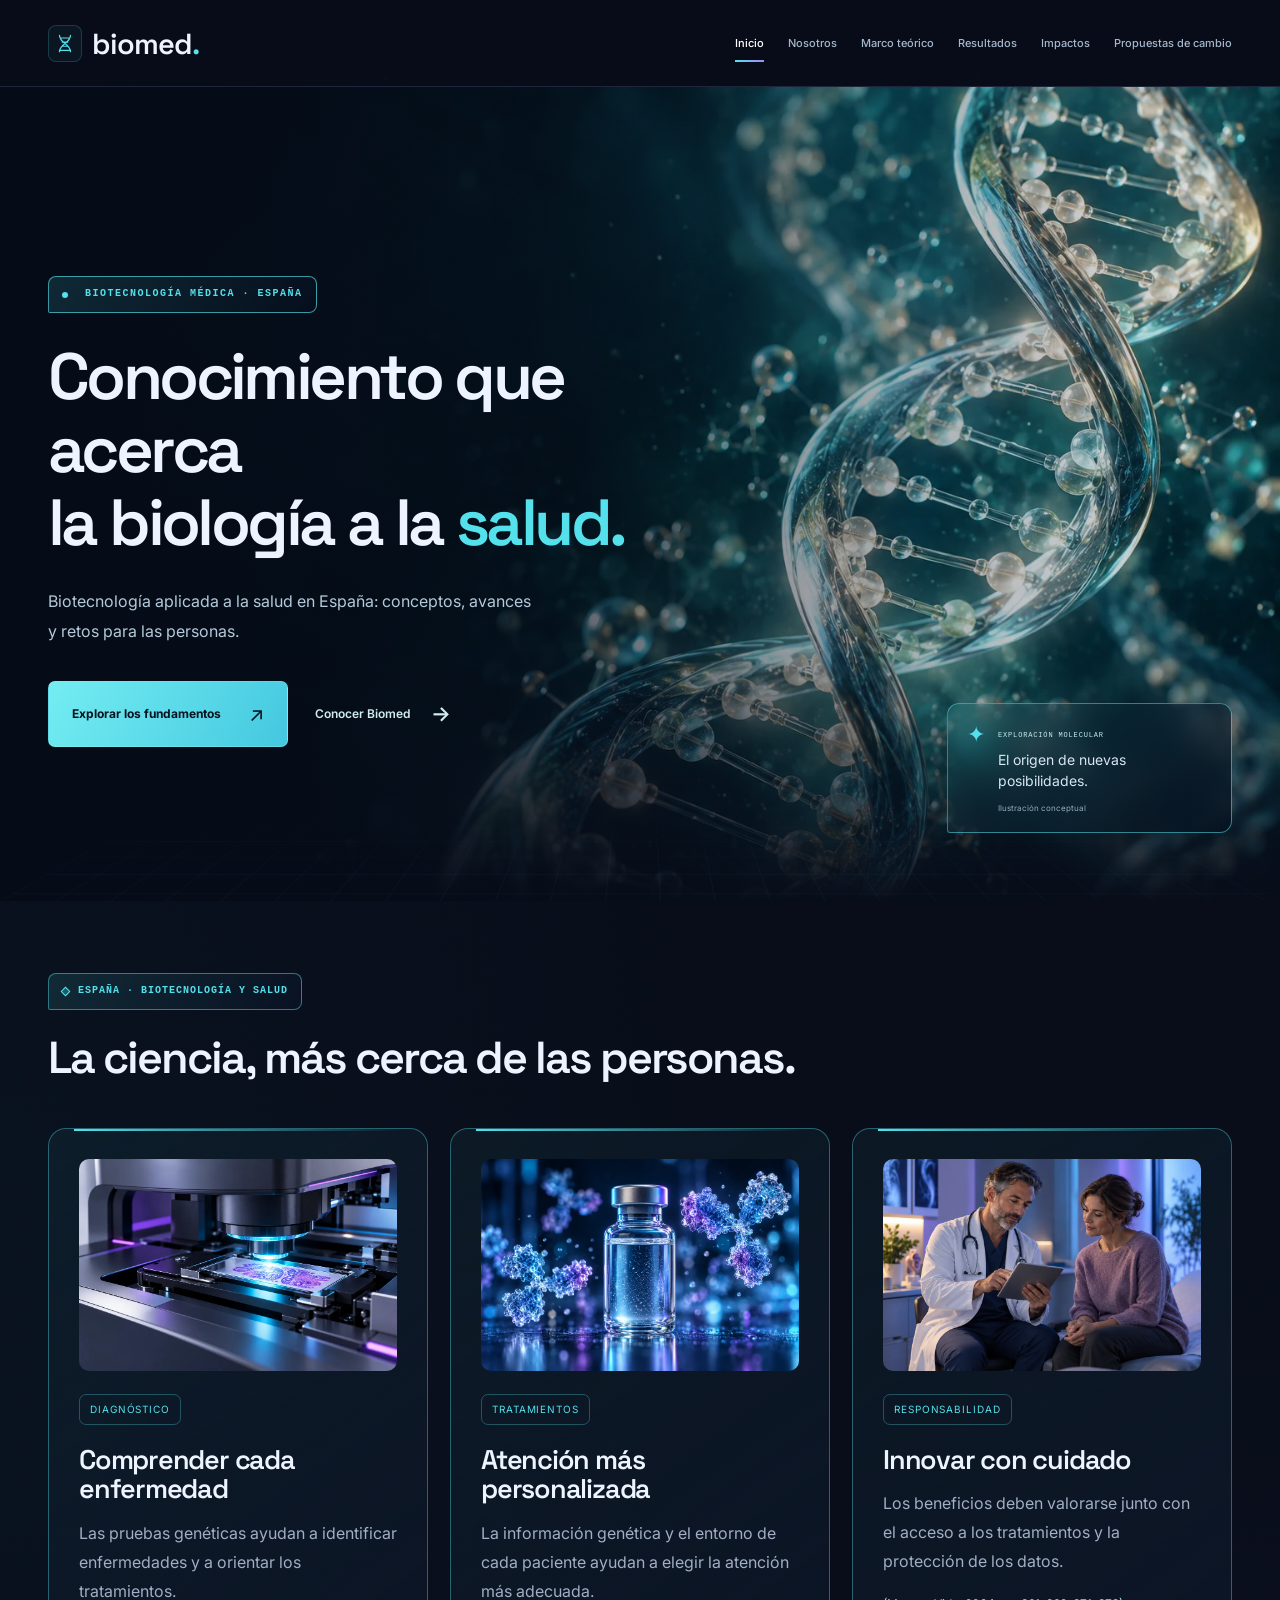
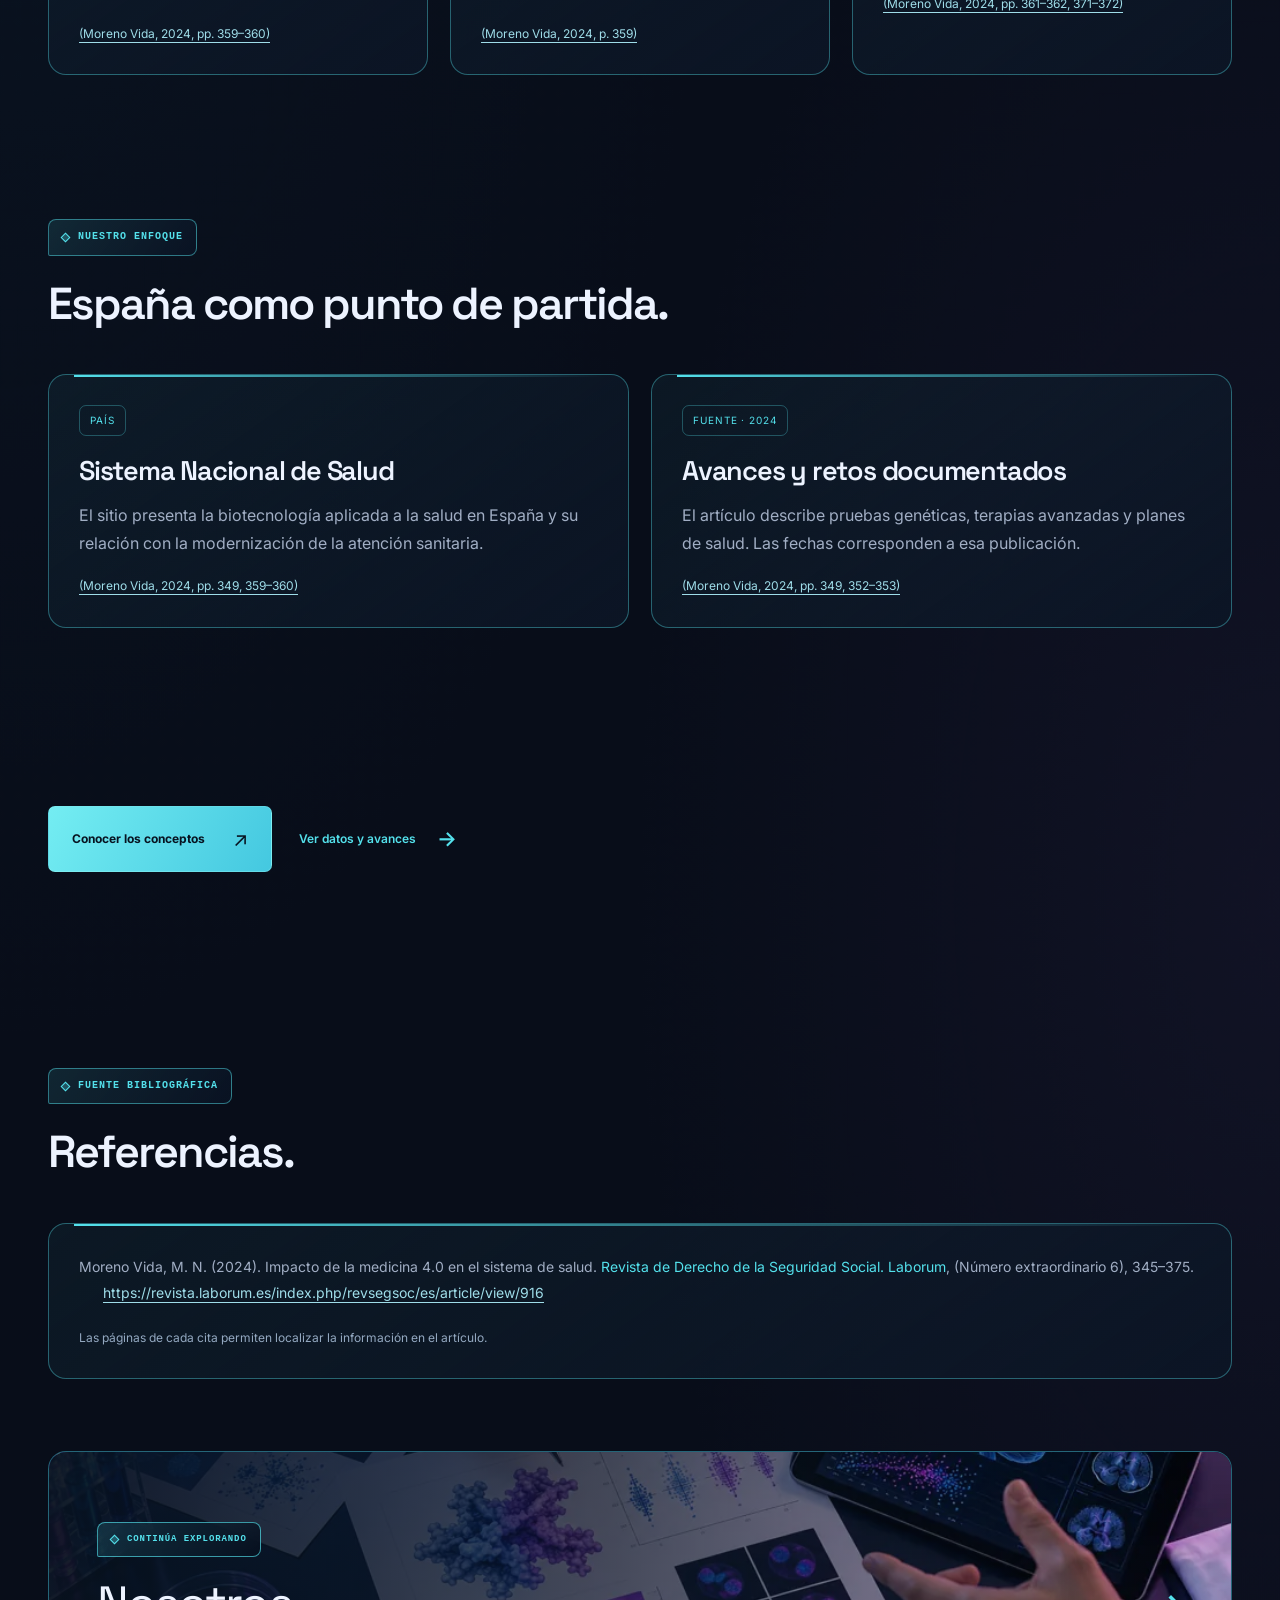
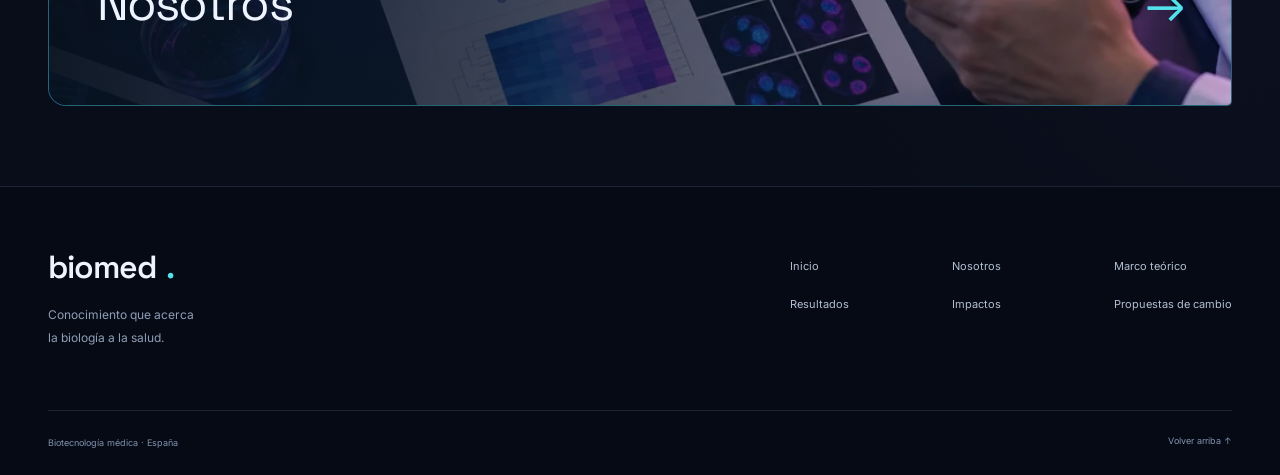
==== commit fca09f42: "Adapt all Biomed pages to Spain with concise sourced content and APA references" ====
--- a/index.html
+++ b/index.html
@@ -1,12 +1,7 @@
 <!doctype html>
-<html lang="es" class="tech-site"><head><link rel="preconnect" href="https://fonts.googleapis.com"><link rel="preconnect" href="https://fonts.gstatic.com" crossorigin><link href="https://fonts.googleapis.com/css2?family=Space+Grotesk:wght@400;500;600;700&amp;family=Inter:wght@400;500;600;700&amp;display=swap" rel="stylesheet"><meta charset="utf-8"><meta name="viewport" content="width=device-width, initial-scale=1"><meta name="description" content="Biotecnología médica en Estados Unidos: fundamentos, caso Casgevy y retos de una innovación responsable."><meta name="theme-color" content="#080d19"><title>Biomed · Biotecnología médica en Estados Unidos</title><link rel="icon" href="assets/favicon.svg" type="image/svg+xml"><link rel="stylesheet" href="styles.css?v=limpio-14"><script src="script.js?v=limpio-14" defer></script></head>
-<body data-page="index"><a class="skip-link" href="#contenido">Saltar al contenido</a><div class="reading-progress" aria-hidden="true"></div><header class="site-header"><div class="wrap header-inner"><a class="brand" href="index.html?v=limpio-14" aria-label="Biomed, inicio"><svg viewbox="0 0 32 32" aria-hidden="true"><path d="M8 4c0 12 16 12 16 24M24 4c0 12-16 12-16 24M9 8h14M12 14h8M12 20h8M9 26h14"></path></svg><span>biomed<span class="brand-dot">.</span></span></a><button class="menu-toggle" aria-controls="site-nav" aria-expanded="false" type="button"><span class="menu-lines" aria-hidden="true"></span><span class="menu-label">Menú</span></button><nav class="site-nav" id="site-nav" aria-label="Navegación principal"><a href="index.html?v=limpio-14" aria-current="page">Inicio</a><a href="nosotros.html?v=limpio-14">Nosotros</a><a href="marco-teorico.html?v=limpio-14">Marco teórico</a><a href="resultados.html?v=limpio-14">Resultados</a><a href="impactos.html?v=limpio-14">Impactos</a><a href="propuestas.html?v=limpio-14">Propuestas de cambio</a></nav></div></header>
-<main id="contenido">
-<section class="home-hero">
- <div class="hero-cover"><img class="" src="assets/adn-premium.webp" srcset="assets/adn-premium-768.webp 768w, assets/adn-premium.webp 1536w" sizes="100vw" width="1536" height="1024" alt="Ilustración conceptual de una doble hélice de ADN con materiales translúcidos y luz cian" loading="eager" decoding="async" fetchpriority="high"></div><div class="hero-copy"><p class="eyebrow"><span class="live-dot" aria-hidden="true"></span> BIOTECNOLOGÍA MÉDICA · ESTADOS UNIDOS</p><h1>Conocimiento que acerca<br>la biología a la <em>salud.</em></h1><p class="lede">Biotecnología médica en Estados Unidos: avances, aplicaciones y retos para la salud.</p><div class="actions"><a class="button" href="marco-teorico.html?v=limpio-14">Explorar los fundamentos <span aria-hidden="true">↗</span></a><a class="text-link" href="nosotros.html?v=limpio-14">Conocer Biomed <span aria-hidden="true">→</span></a></div></div>
- <div class="hero-image-label"><span class="label-mark" aria-hidden="true">✦</span><div><span class="micro">EXPLORACIÓN MOLECULAR</span><p>El origen de nuevas posibilidades.</p><small>Ilustración conceptual</small></div></div><div class="tech-grid" aria-hidden="true"></div></section>
-<div class="topic-strip"><div class="wrap strip-inner"><span>Organismos vivos</span><span class="strip-dot" aria-hidden="true">·</span><span>Procesos biológicos</span><span class="strip-dot" aria-hidden="true">·</span><span>Medicamentos innovadores</span><span class="strip-dot" aria-hidden="true">·</span><span>Salud humana</span></div></div>
-<section class="wrap section" data-reveal=""><div class="section-head"><div><p class="eyebrow">UN PAÍS, DISTINTAS PERSPECTIVAS</p><h2>Comprender el avance.<br>Mirar más allá.</h2></div><p>Recorre los conceptos de la biotecnología y una aplicación médica autorizada en Estados Unidos.</p></div><div class="cards three"><a class="card visual-card" href="marco-teorico.html?v=limpio-14"><div class="card-media"><img class="" src="assets/biofarmacos.webp" srcset="assets/biofarmacos-640.webp 640w, assets/biofarmacos.webp 1024w" sizes="(max-width: 760px) calc(100vw - 40px), (max-width: 1100px) 50vw, 450px" width="1024" height="683" alt="Ilustración conceptual de medicamentos biotecnológicos" loading="lazy" decoding="async"></div><div class="card-top"><span class="index">01</span><span aria-hidden="true">↗</span></div><h3>La base científica</h3><p>Organismos vivos y procesos biológicos al servicio de soluciones médicas.</p><span class="card-tag">MARCO TEÓRICO</span></a><a class="card visual-card" href="resultados.html?v=limpio-14"><div class="card-media"><img class="" src="assets/diagnostico.webp" srcset="assets/diagnostico-640.webp 640w, assets/diagnostico.webp 1024w" sizes="(max-width: 760px) calc(100vw - 40px), (max-width: 1100px) 50vw, 450px" width="1024" height="683" alt="Ilustración conceptual de diagnóstico con un escáner de muestras" loading="lazy" decoding="async"></div><div class="card-top"><span class="index">02</span><span aria-hidden="true">↗</span></div><h3>Los avances</h3><p>Medicamentos innovadores y terapias específicas para necesidades particulares.</p><span class="card-tag">RESULTADOS</span></a><a class="card visual-card" href="impactos.html?v=limpio-14"><div class="card-media"><img class="" src="assets/atencion-medica.webp" srcset="assets/atencion-medica-640.webp 640w, assets/atencion-medica.webp 1024w" sizes="(max-width: 760px) calc(100vw - 40px), (max-width: 1100px) 50vw, 450px" width="1024" height="683" alt="Ilustración conceptual de atención médica con apoyo tecnológico" loading="lazy" decoding="async"></div><div class="card-top"><span class="index">03</span><span aria-hidden="true">↗</span></div><h3>La dimensión humana</h3><p>Calidad de vida, responsabilidad y un marco ético para la innovación.</p><span class="card-tag">IMPACTOS</span></a></div></section>
-<section class="wrap section feature-grid" data-reveal=""><div class="feature-art photographic-feature"><img class="" src="assets/investigacion-clinica.webp" srcset="assets/investigacion-clinica-640.webp 640w, assets/investigacion-clinica.webp 1024w" sizes="(max-width: 760px) calc(100vw - 40px), (max-width: 1100px) 50vw, 450px" width="1024" height="683" alt="Ilustración conceptual del análisis de muestras biológicas" loading="lazy" decoding="async"><div class="feature-image-caption"><span>CIENCIA CON PROPÓSITO</span><small>Ilustración conceptual</small></div></div><div class="feature-copy"><p class="eyebrow">INNOVACIÓN CON RESPONSABILIDAD</p><h2>Más posibilidades.<br>Más responsabilidad.</h2><p>Los avances tecnológicos redefinen la práctica clínica y, al mismo tiempo, plantean la necesidad de un marco regulatorio y ético sólido.</p><a class="text-link" href="impactos.html?v=limpio-14">Explorar los impactos <span aria-hidden="true">→</span></a></div></section>
-<section class="wrap section academic-section"><div class="section-head"><div><p class="eyebrow">NUESTRO ENFOQUE</p><h2>Estados Unidos.<br>Un caso concreto.</h2></div></div><div class="clean-grid"><article class="clean-box"><span class="clean-label">PAÍS</span><h3>Estados Unidos</h3><p>Analizamos una aplicación de la biotecnología médica en el contexto estadounidense.</p></article><article class="clean-box"><span class="clean-label">CASO</span><h3>Casgevy · 2023</h3><p>Terapia génica para la enfermedad de células falciformes, aprobada por la FDA el 8 de diciembre de 2023.</p></article></div><div class="actions"><a class="text-link" href="resultados.html?v=limpio-14#evidencia">Ver los resultados <span aria-hidden="true">→</span></a></div></section><section class="wrap chapter-nav"><img class="next-chapter-image" src="assets/footer-proyecto.webp" srcset="assets/footer-proyecto-640.webp 640w, assets/footer-proyecto.webp 1024w" sizes="(max-width: 760px) calc(100vw - 40px), 100vw" width="1024" height="683" alt="" aria-hidden="true" loading="lazy" decoding="async"><span class="eyebrow">CONTINÚA EXPLORANDO</span><a href="nosotros.html?v=limpio-14">Nosotros <span aria-hidden="true">→</span></a></section></main>
-<footer class="site-footer"><div class="wrap footer-top"><div><a class="brand" href="index.html?v=limpio-14">biomed<span class="brand-dot">.</span></a><p>Conocimiento que acerca<br>la biología a la salud.</p></div><div class="footer-nav" aria-label="Páginas del sitio"><a href="index.html?v=limpio-14" aria-current="page">Inicio</a><a href="nosotros.html?v=limpio-14">Nosotros</a><a href="marco-teorico.html?v=limpio-14">Marco teórico</a><a href="resultados.html?v=limpio-14">Resultados</a><a href="impactos.html?v=limpio-14">Impactos</a><a href="propuestas.html?v=limpio-14">Propuestas de cambio</a></div></div><div class="wrap footer-bottom"><p>Biotecnología médica · Estados Unidos</p><a href="#contenido">Volver arriba <span aria-hidden="true">↑</span></a></div></footer></body></html>+<html lang="es" class="tech-site"><head><link rel="preconnect" href="https://fonts.googleapis.com"><link rel="preconnect" href="https://fonts.gstatic.com" crossorigin><link href="https://fonts.googleapis.com/css2?family=Space+Grotesk:wght@400;500;600;700&amp;family=Inter:wght@400;500;600;700&amp;display=swap" rel="stylesheet"><meta charset="utf-8"><meta name="viewport" content="width=device-width, initial-scale=1"><meta name="description" content="Biotecnología aplicada a la salud en España: conceptos, avances y retos para las personas."><meta name="theme-color" content="#080d19"><title>Biomed · Biotecnología médica en España</title><link rel="icon" href="assets/favicon.svg" type="image/svg+xml"><link rel="stylesheet" href="styles.css?v=espana-15"><script src="script.js?v=espana-15" defer></script></head>
+<body data-page="index"><a class="skip-link" href="#contenido">Saltar al contenido</a><div class="reading-progress" aria-hidden="true"></div><header class="site-header"><div class="wrap header-inner"><a class="brand" href="index.html?v=espana-15" aria-label="Biomed, inicio"><svg viewbox="0 0 32 32" aria-hidden="true"><path d="M8 4c0 12 16 12 16 24M24 4c0 12-16 12-16 24M9 8h14M12 14h8M12 20h8M9 26h14"></path></svg><span>biomed<span class="brand-dot">.</span></span></a><button class="menu-toggle" aria-controls="site-nav" aria-expanded="false" type="button"><span class="menu-lines" aria-hidden="true"></span><span class="menu-label">Menú</span></button><nav class="site-nav" id="site-nav" aria-label="Navegación principal"><a href="index.html?v=espana-15" aria-current="page">Inicio</a><a href="nosotros.html?v=espana-15">Nosotros</a><a href="marco-teorico.html?v=espana-15">Marco teórico</a><a href="resultados.html?v=espana-15">Resultados</a><a href="impactos.html?v=espana-15">Impactos</a><a href="propuestas.html?v=espana-15">Propuestas de cambio</a></nav></div></header>
+<main id="contenido"><section class="home-hero">
+ <div class="hero-cover"><img class="" src="assets/adn-premium.webp" srcset="assets/adn-premium-768.webp 768w, assets/adn-premium.webp 1536w" sizes="100vw" width="1536" height="1024" alt="Ilustración conceptual de una doble hélice de ADN con materiales translúcidos y luz cian" loading="eager" decoding="async" fetchpriority="high"></div><div class="hero-copy"><p class="eyebrow"><span class="live-dot" aria-hidden="true"></span> BIOTECNOLOGÍA MÉDICA · ESPAÑA</p><h1>Conocimiento que acerca<br>la biología a la <em>salud.</em></h1><p class="lede">Biotecnología aplicada a la salud en España: conceptos, avances y retos para las personas.</p><div class="actions"><a class="button" href="marco-teorico.html?v=espana-15">Explorar los fundamentos <span aria-hidden="true">↗</span></a><a class="text-link" href="nosotros.html?v=espana-15">Conocer Biomed <span aria-hidden="true">→</span></a></div></div>
+ <div class="hero-image-label"><span class="label-mark" aria-hidden="true">✦</span><div><span class="micro">EXPLORACIÓN MOLECULAR</span><p>El origen de nuevas posibilidades.</p><small>Ilustración conceptual</small></div></div><div class="tech-grid" aria-hidden="true"></div></section><section class="wrap section"><div class="section-head"><div><p class="eyebrow">ESPAÑA · BIOTECNOLOGÍA Y SALUD</p><h2>La ciencia, más cerca de las personas.</h2></div></div><div class="clean-grid clean-three"><article class="clean-box"><img class="clean-box-image" src="assets/diagnostico.webp" alt="Ilustración conceptual de comprender cada enfermedad" width="1024" height="683" loading="lazy" decoding="async"><span class="clean-label">DIAGNÓSTICO</span><h3>Comprender cada enfermedad</h3><p>Las pruebas genéticas ayudan a identificar enfermedades y a orientar los tratamientos.</p><a class="source-citation" href="#referencia-moreno">(Moreno Vida, 2024, pp. 359–360)</a></article><article class="clean-box"><img class="clean-box-image" src="assets/biofarmacos.webp" alt="Ilustración conceptual de atención más personalizada" width="1024" height="683" loading="lazy" decoding="async"><span class="clean-label">TRATAMIENTOS</span><h3>Atención más personalizada</h3><p>La información genética y el entorno de cada paciente ayudan a elegir la atención más adecuada.</p><a class="source-citation" href="#referencia-moreno">(Moreno Vida, 2024, p. 359)</a></article><article class="clean-box"><img class="clean-box-image" src="assets/atencion-medica.webp" alt="Ilustración conceptual de innovar con cuidado" width="1024" height="683" loading="lazy" decoding="async"><span class="clean-label">RESPONSABILIDAD</span><h3>Innovar con cuidado</h3><p>Los beneficios deben valorarse junto con el acceso a los tratamientos y la protección de los datos.</p><a class="source-citation" href="#referencia-moreno">(Moreno Vida, 2024, pp. 361–362, 371–372)</a></article></div></section><section class="wrap section"><div class="section-head"><div><p class="eyebrow">NUESTRO ENFOQUE</p><h2>España como punto de partida.</h2></div></div><div class="clean-grid "><article class="clean-box"><span class="clean-label">PAÍS</span><h3>Sistema Nacional de Salud</h3><p>El sitio presenta la biotecnología aplicada a la salud en España y su relación con la modernización de la atención sanitaria.</p><a class="source-citation" href="#referencia-moreno">(Moreno Vida, 2024, pp. 349, 359–360)</a></article><article class="clean-box"><span class="clean-label">FUENTE · 2024</span><h3>Avances y retos documentados</h3><p>El artículo describe pruebas genéticas, terapias avanzadas y planes de salud. Las fechas corresponden a esa publicación.</p><a class="source-citation" href="#referencia-moreno">(Moreno Vida, 2024, pp. 349, 352–353)</a></article></div></section><section class="wrap section"><div class="actions"><a class="button" href="marco-teorico.html?v=espana-15">Conocer los conceptos <span aria-hidden="true">↗</span></a><a class="text-link" href="resultados.html?v=espana-15#evidencia">Ver datos y avances <span aria-hidden="true">→</span></a></div></section><section class="wrap section bibliography" aria-labelledby="bibliography-title"><div class="section-head"><div><p class="eyebrow">FUENTE BIBLIOGRÁFICA</p><h2 id="bibliography-title">Referencias.</h2></div></div><div class="clean-box"><p class="apa-reference" id="referencia-moreno">Moreno Vida, M. N. (2024). Impacto de la medicina 4.0 en el sistema de salud. <em>Revista de Derecho de la Seguridad Social. Laborum</em>, (Número extraordinario 6), 345–375. <a href="https://revista.laborum.es/index.php/revsegsoc/es/article/view/916" target="_blank" rel="noopener noreferrer">https://revista.laborum.es/index.php/revsegsoc/es/article/view/916</a></p><p class="bibliography-note">Las páginas de cada cita permiten localizar la información en el artículo.</p></div></section><section class="wrap chapter-nav"><img class="next-chapter-image" src="assets/footer-proyecto.webp" srcset="assets/footer-proyecto-640.webp 640w, assets/footer-proyecto.webp 1024w" sizes="(max-width: 760px) calc(100vw - 40px), 100vw" width="1024" height="683" alt="" aria-hidden="true" loading="lazy" decoding="async"><span class="eyebrow">CONTINÚA EXPLORANDO</span><a href="nosotros.html?v=espana-15">Nosotros <span aria-hidden="true">→</span></a></section></main>
+<footer class="site-footer"><div class="wrap footer-top"><div><a class="brand" href="index.html?v=espana-15">biomed<span class="brand-dot">.</span></a><p>Conocimiento que acerca<br>la biología a la salud.</p></div><div class="footer-nav" aria-label="Páginas del sitio"><a href="index.html?v=espana-15" aria-current="page">Inicio</a><a href="nosotros.html?v=espana-15">Nosotros</a><a href="marco-teorico.html?v=espana-15">Marco teórico</a><a href="resultados.html?v=espana-15">Resultados</a><a href="impactos.html?v=espana-15">Impactos</a><a href="propuestas.html?v=espana-15">Propuestas de cambio</a></div></div><div class="wrap footer-bottom"><p>Biotecnología médica · España</p><a href="#contenido">Volver arriba <span aria-hidden="true">↑</span></a></div></footer></body></html>
--- a/styles.css
+++ b/styles.css
@@ -331,3 +331,5 @@
 @media(max-width:760px){.clean-grid{grid-template-columns:minmax(0,1fr);gap:16px}.clean-box{padding:24px}.clean-box h3{font-size:25px}.biomed-identity-item,.biomed-identity-item+.biomed-identity-item{padding:25px}.proposal-card{padding:25px 23px}.proposal-card h3{font-size:27px}body .section{padding-block:48px}.reading-body>section{margin-bottom:38px}}
 
 .clean-three{grid-template-columns:repeat(3,minmax(0,1fr))}.clean-box-image{width:100%;height:auto;aspect-ratio:1.5;object-fit:cover;border-radius:10px;margin-bottom:23px}@media(max-width:900px){.clean-three{grid-template-columns:1fr}}
+
+.source-citation{display:block;width:fit-content;margin-top:17px;color:#9fdde9;font-size:12px;line-height:1.8;text-decoration:underline;text-underline-offset:4px;overflow-wrap:anywhere}.source-citation:focus-visible{outline:2px solid #8bebce;outline-offset:5px}.bibliography .apa-reference{padding-left:24px;text-indent:-24px;line-height:1.9;font-size:14px;overflow-wrap:anywhere}.apa-reference a{color:#9fdde9;text-decoration:underline;text-underline-offset:4px}.bibliography .bibliography-note{margin-top:20px;font-size:12px;color:#94a9c1}.dashboard-heading>div>p:last-child{color:var(--muted)}.dashboard-metrics:has(>article:nth-child(2):last-child){grid-template-columns:repeat(2,minmax(0,1fr))}@media(max-width:760px){.dashboard-metrics:has(>article:nth-child(2):last-child){grid-template-columns:1fr}.bibliography .apa-reference{font-size:14px}.source-citation{font-size:13px}}
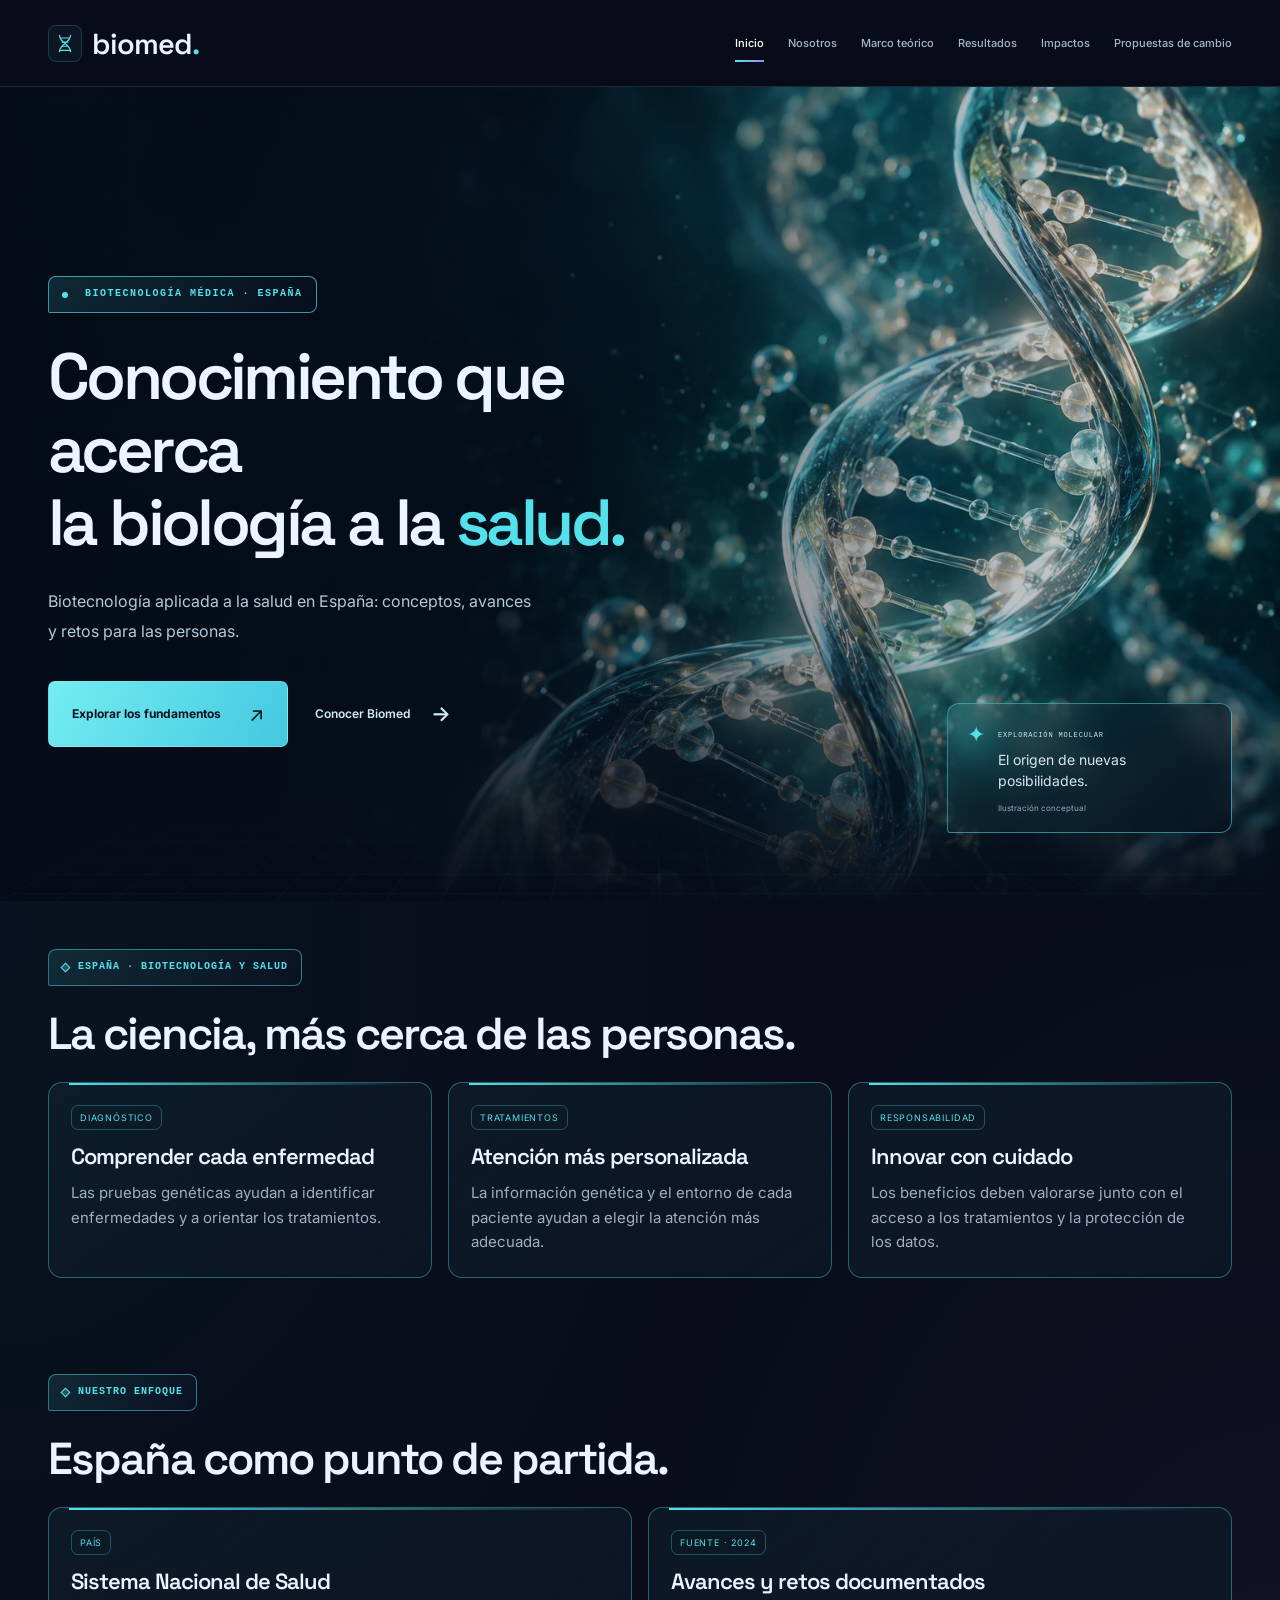
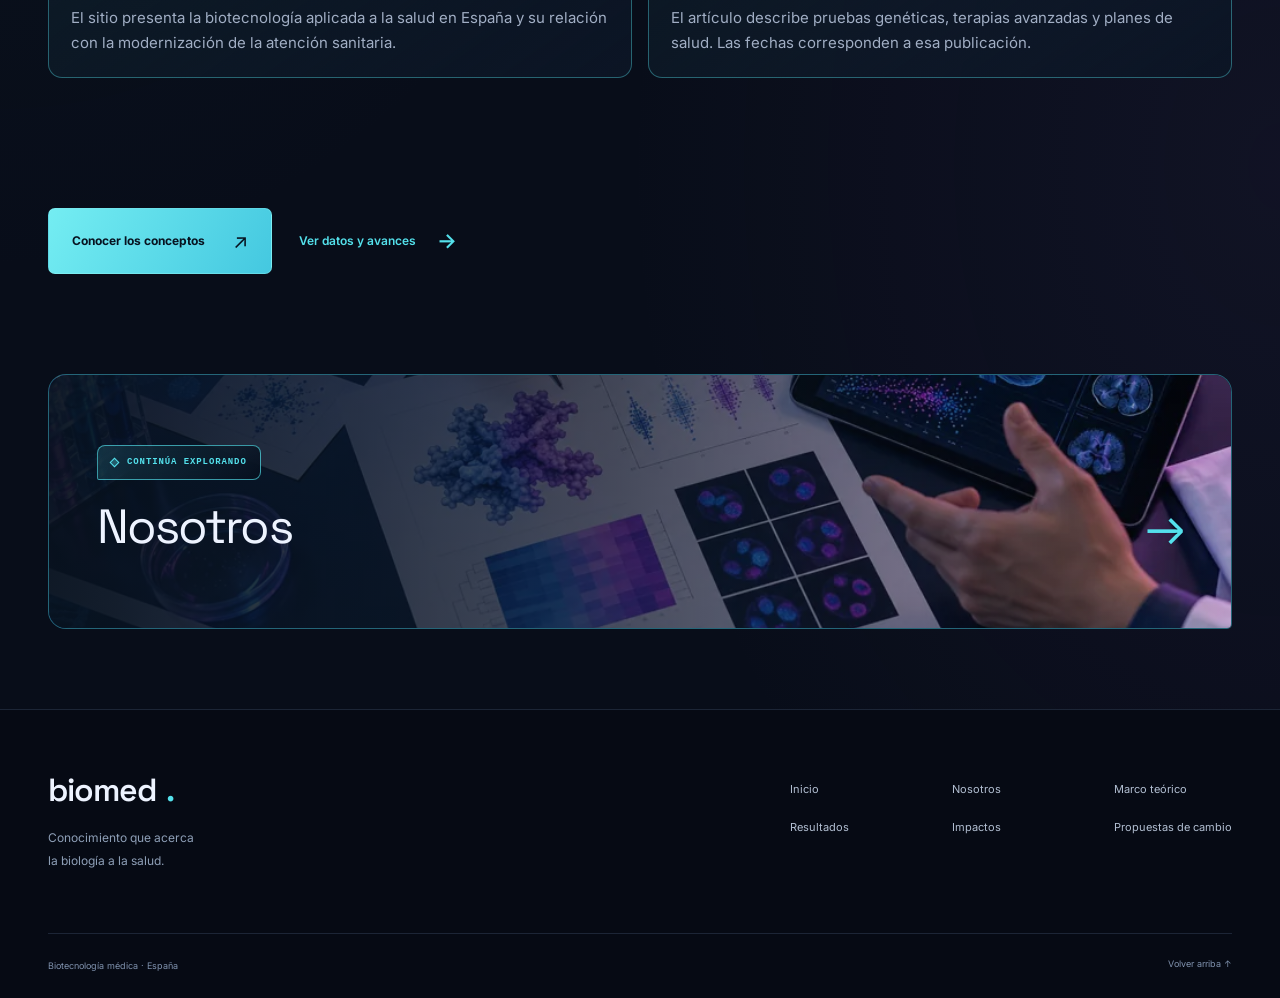
==== commit cbf3427a: "Compact information cards, remove repeated images and consolidate references in theoretical framewor" ====
--- a/index.html
+++ b/index.html
@@ -1,7 +1,7 @@
 <!doctype html>
-<html lang="es" class="tech-site"><head><link rel="preconnect" href="https://fonts.googleapis.com"><link rel="preconnect" href="https://fonts.gstatic.com" crossorigin><link href="https://fonts.googleapis.com/css2?family=Space+Grotesk:wght@400;500;600;700&amp;family=Inter:wght@400;500;600;700&amp;display=swap" rel="stylesheet"><meta charset="utf-8"><meta name="viewport" content="width=device-width, initial-scale=1"><meta name="description" content="Biotecnología aplicada a la salud en España: conceptos, avances y retos para las personas."><meta name="theme-color" content="#080d19"><title>Biomed · Biotecnología médica en España</title><link rel="icon" href="assets/favicon.svg" type="image/svg+xml"><link rel="stylesheet" href="styles.css?v=espana-15"><script src="script.js?v=espana-15" defer></script></head>
-<body data-page="index"><a class="skip-link" href="#contenido">Saltar al contenido</a><div class="reading-progress" aria-hidden="true"></div><header class="site-header"><div class="wrap header-inner"><a class="brand" href="index.html?v=espana-15" aria-label="Biomed, inicio"><svg viewbox="0 0 32 32" aria-hidden="true"><path d="M8 4c0 12 16 12 16 24M24 4c0 12-16 12-16 24M9 8h14M12 14h8M12 20h8M9 26h14"></path></svg><span>biomed<span class="brand-dot">.</span></span></a><button class="menu-toggle" aria-controls="site-nav" aria-expanded="false" type="button"><span class="menu-lines" aria-hidden="true"></span><span class="menu-label">Menú</span></button><nav class="site-nav" id="site-nav" aria-label="Navegación principal"><a href="index.html?v=espana-15" aria-current="page">Inicio</a><a href="nosotros.html?v=espana-15">Nosotros</a><a href="marco-teorico.html?v=espana-15">Marco teórico</a><a href="resultados.html?v=espana-15">Resultados</a><a href="impactos.html?v=espana-15">Impactos</a><a href="propuestas.html?v=espana-15">Propuestas de cambio</a></nav></div></header>
+<html lang="es" class="tech-site"><head><link rel="preconnect" href="https://fonts.googleapis.com"><link rel="preconnect" href="https://fonts.gstatic.com" crossorigin><link href="https://fonts.googleapis.com/css2?family=Space+Grotesk:wght@400;500;600;700&amp;family=Inter:wght@400;500;600;700&amp;display=swap" rel="stylesheet"><meta charset="utf-8"><meta name="viewport" content="width=device-width, initial-scale=1"><meta name="description" content="Biotecnología aplicada a la salud en España: conceptos, avances y retos para las personas."><meta name="theme-color" content="#080d19"><title>Biomed · Biotecnología médica en España</title><link rel="icon" href="assets/favicon.svg" type="image/svg+xml"><link rel="stylesheet" href="styles.css?v=compacto-16"><script src="script.js?v=compacto-16" defer></script></head>
+<body data-page="index"><a class="skip-link" href="#contenido">Saltar al contenido</a><div class="reading-progress" aria-hidden="true"></div><header class="site-header"><div class="wrap header-inner"><a class="brand" href="index.html?v=compacto-16" aria-label="Biomed, inicio"><svg viewbox="0 0 32 32" aria-hidden="true"><path d="M8 4c0 12 16 12 16 24M24 4c0 12-16 12-16 24M9 8h14M12 14h8M12 20h8M9 26h14"></path></svg><span>biomed<span class="brand-dot">.</span></span></a><button class="menu-toggle" aria-controls="site-nav" aria-expanded="false" type="button"><span class="menu-lines" aria-hidden="true"></span><span class="menu-label">Menú</span></button><nav class="site-nav" id="site-nav" aria-label="Navegación principal"><a href="index.html?v=compacto-16" aria-current="page">Inicio</a><a href="nosotros.html?v=compacto-16">Nosotros</a><a href="marco-teorico.html?v=compacto-16">Marco teórico</a><a href="resultados.html?v=compacto-16">Resultados</a><a href="impactos.html?v=compacto-16">Impactos</a><a href="propuestas.html?v=compacto-16">Propuestas de cambio</a></nav></div></header>
 <main id="contenido"><section class="home-hero">
- <div class="hero-cover"><img class="" src="assets/adn-premium.webp" srcset="assets/adn-premium-768.webp 768w, assets/adn-premium.webp 1536w" sizes="100vw" width="1536" height="1024" alt="Ilustración conceptual de una doble hélice de ADN con materiales translúcidos y luz cian" loading="eager" decoding="async" fetchpriority="high"></div><div class="hero-copy"><p class="eyebrow"><span class="live-dot" aria-hidden="true"></span> BIOTECNOLOGÍA MÉDICA · ESPAÑA</p><h1>Conocimiento que acerca<br>la biología a la <em>salud.</em></h1><p class="lede">Biotecnología aplicada a la salud en España: conceptos, avances y retos para las personas.</p><div class="actions"><a class="button" href="marco-teorico.html?v=espana-15">Explorar los fundamentos <span aria-hidden="true">↗</span></a><a class="text-link" href="nosotros.html?v=espana-15">Conocer Biomed <span aria-hidden="true">→</span></a></div></div>
- <div class="hero-image-label"><span class="label-mark" aria-hidden="true">✦</span><div><span class="micro">EXPLORACIÓN MOLECULAR</span><p>El origen de nuevas posibilidades.</p><small>Ilustración conceptual</small></div></div><div class="tech-grid" aria-hidden="true"></div></section><section class="wrap section"><div class="section-head"><div><p class="eyebrow">ESPAÑA · BIOTECNOLOGÍA Y SALUD</p><h2>La ciencia, más cerca de las personas.</h2></div></div><div class="clean-grid clean-three"><article class="clean-box"><img class="clean-box-image" src="assets/diagnostico.webp" alt="Ilustración conceptual de comprender cada enfermedad" width="1024" height="683" loading="lazy" decoding="async"><span class="clean-label">DIAGNÓSTICO</span><h3>Comprender cada enfermedad</h3><p>Las pruebas genéticas ayudan a identificar enfermedades y a orientar los tratamientos.</p><a class="source-citation" href="#referencia-moreno">(Moreno Vida, 2024, pp. 359–360)</a></article><article class="clean-box"><img class="clean-box-image" src="assets/biofarmacos.webp" alt="Ilustración conceptual de atención más personalizada" width="1024" height="683" loading="lazy" decoding="async"><span class="clean-label">TRATAMIENTOS</span><h3>Atención más personalizada</h3><p>La información genética y el entorno de cada paciente ayudan a elegir la atención más adecuada.</p><a class="source-citation" href="#referencia-moreno">(Moreno Vida, 2024, p. 359)</a></article><article class="clean-box"><img class="clean-box-image" src="assets/atencion-medica.webp" alt="Ilustración conceptual de innovar con cuidado" width="1024" height="683" loading="lazy" decoding="async"><span class="clean-label">RESPONSABILIDAD</span><h3>Innovar con cuidado</h3><p>Los beneficios deben valorarse junto con el acceso a los tratamientos y la protección de los datos.</p><a class="source-citation" href="#referencia-moreno">(Moreno Vida, 2024, pp. 361–362, 371–372)</a></article></div></section><section class="wrap section"><div class="section-head"><div><p class="eyebrow">NUESTRO ENFOQUE</p><h2>España como punto de partida.</h2></div></div><div class="clean-grid "><article class="clean-box"><span class="clean-label">PAÍS</span><h3>Sistema Nacional de Salud</h3><p>El sitio presenta la biotecnología aplicada a la salud en España y su relación con la modernización de la atención sanitaria.</p><a class="source-citation" href="#referencia-moreno">(Moreno Vida, 2024, pp. 349, 359–360)</a></article><article class="clean-box"><span class="clean-label">FUENTE · 2024</span><h3>Avances y retos documentados</h3><p>El artículo describe pruebas genéticas, terapias avanzadas y planes de salud. Las fechas corresponden a esa publicación.</p><a class="source-citation" href="#referencia-moreno">(Moreno Vida, 2024, pp. 349, 352–353)</a></article></div></section><section class="wrap section"><div class="actions"><a class="button" href="marco-teorico.html?v=espana-15">Conocer los conceptos <span aria-hidden="true">↗</span></a><a class="text-link" href="resultados.html?v=espana-15#evidencia">Ver datos y avances <span aria-hidden="true">→</span></a></div></section><section class="wrap section bibliography" aria-labelledby="bibliography-title"><div class="section-head"><div><p class="eyebrow">FUENTE BIBLIOGRÁFICA</p><h2 id="bibliography-title">Referencias.</h2></div></div><div class="clean-box"><p class="apa-reference" id="referencia-moreno">Moreno Vida, M. N. (2024). Impacto de la medicina 4.0 en el sistema de salud. <em>Revista de Derecho de la Seguridad Social. Laborum</em>, (Número extraordinario 6), 345–375. <a href="https://revista.laborum.es/index.php/revsegsoc/es/article/view/916" target="_blank" rel="noopener noreferrer">https://revista.laborum.es/index.php/revsegsoc/es/article/view/916</a></p><p class="bibliography-note">Las páginas de cada cita permiten localizar la información en el artículo.</p></div></section><section class="wrap chapter-nav"><img class="next-chapter-image" src="assets/footer-proyecto.webp" srcset="assets/footer-proyecto-640.webp 640w, assets/footer-proyecto.webp 1024w" sizes="(max-width: 760px) calc(100vw - 40px), 100vw" width="1024" height="683" alt="" aria-hidden="true" loading="lazy" decoding="async"><span class="eyebrow">CONTINÚA EXPLORANDO</span><a href="nosotros.html?v=espana-15">Nosotros <span aria-hidden="true">→</span></a></section></main>
-<footer class="site-footer"><div class="wrap footer-top"><div><a class="brand" href="index.html?v=espana-15">biomed<span class="brand-dot">.</span></a><p>Conocimiento que acerca<br>la biología a la salud.</p></div><div class="footer-nav" aria-label="Páginas del sitio"><a href="index.html?v=espana-15" aria-current="page">Inicio</a><a href="nosotros.html?v=espana-15">Nosotros</a><a href="marco-teorico.html?v=espana-15">Marco teórico</a><a href="resultados.html?v=espana-15">Resultados</a><a href="impactos.html?v=espana-15">Impactos</a><a href="propuestas.html?v=espana-15">Propuestas de cambio</a></div></div><div class="wrap footer-bottom"><p>Biotecnología médica · España</p><a href="#contenido">Volver arriba <span aria-hidden="true">↑</span></a></div></footer></body></html>+ <div class="hero-cover"><img class="" src="assets/adn-premium.webp" srcset="assets/adn-premium-768.webp 768w, assets/adn-premium.webp 1536w" sizes="100vw" width="1536" height="1024" alt="Ilustración conceptual de una doble hélice de ADN con materiales translúcidos y luz cian" loading="eager" decoding="async" fetchpriority="high"></div><div class="hero-copy"><p class="eyebrow"><span class="live-dot" aria-hidden="true"></span> BIOTECNOLOGÍA MÉDICA · ESPAÑA</p><h1>Conocimiento que acerca<br>la biología a la <em>salud.</em></h1><p class="lede">Biotecnología aplicada a la salud en España: conceptos, avances y retos para las personas.</p><div class="actions"><a class="button" href="marco-teorico.html?v=compacto-16">Explorar los fundamentos <span aria-hidden="true">↗</span></a><a class="text-link" href="nosotros.html?v=compacto-16">Conocer Biomed <span aria-hidden="true">→</span></a></div></div>
+ <div class="hero-image-label"><span class="label-mark" aria-hidden="true">✦</span><div><span class="micro">EXPLORACIÓN MOLECULAR</span><p>El origen de nuevas posibilidades.</p><small>Ilustración conceptual</small></div></div><div class="tech-grid" aria-hidden="true"></div></section><section class="wrap section"><div class="section-head"><div><p class="eyebrow">ESPAÑA · BIOTECNOLOGÍA Y SALUD</p><h2>La ciencia, más cerca de las personas.</h2></div></div><div class="clean-grid clean-three"><article class="clean-box"><span class="clean-label">DIAGNÓSTICO</span><h3>Comprender cada enfermedad</h3><p>Las pruebas genéticas ayudan a identificar enfermedades y a orientar los tratamientos.</p></article><article class="clean-box"><span class="clean-label">TRATAMIENTOS</span><h3>Atención más personalizada</h3><p>La información genética y el entorno de cada paciente ayudan a elegir la atención más adecuada.</p></article><article class="clean-box"><span class="clean-label">RESPONSABILIDAD</span><h3>Innovar con cuidado</h3><p>Los beneficios deben valorarse junto con el acceso a los tratamientos y la protección de los datos.</p></article></div></section><section class="wrap section"><div class="section-head"><div><p class="eyebrow">NUESTRO ENFOQUE</p><h2>España como punto de partida.</h2></div></div><div class="clean-grid "><article class="clean-box"><span class="clean-label">PAÍS</span><h3>Sistema Nacional de Salud</h3><p>El sitio presenta la biotecnología aplicada a la salud en España y su relación con la modernización de la atención sanitaria.</p></article><article class="clean-box"><span class="clean-label">FUENTE · 2024</span><h3>Avances y retos documentados</h3><p>El artículo describe pruebas genéticas, terapias avanzadas y planes de salud. Las fechas corresponden a esa publicación.</p></article></div></section><section class="wrap section"><div class="actions"><a class="button" href="marco-teorico.html?v=compacto-16">Conocer los conceptos <span aria-hidden="true">↗</span></a><a class="text-link" href="resultados.html?v=compacto-16#evidencia">Ver datos y avances <span aria-hidden="true">→</span></a></div></section><section class="wrap chapter-nav"><img class="next-chapter-image" src="assets/footer-proyecto.webp" srcset="assets/footer-proyecto-640.webp 640w, assets/footer-proyecto.webp 1024w" sizes="(max-width: 760px) calc(100vw - 40px), 100vw" width="1024" height="683" alt="" aria-hidden="true" loading="lazy" decoding="async"><span class="eyebrow">CONTINÚA EXPLORANDO</span><a href="nosotros.html?v=compacto-16">Nosotros <span aria-hidden="true">→</span></a></section></main>
+<footer class="site-footer"><div class="wrap footer-top"><div><a class="brand" href="index.html?v=compacto-16">biomed<span class="brand-dot">.</span></a><p>Conocimiento que acerca<br>la biología a la salud.</p></div><div class="footer-nav" aria-label="Páginas del sitio"><a href="index.html?v=compacto-16" aria-current="page">Inicio</a><a href="nosotros.html?v=compacto-16">Nosotros</a><a href="marco-teorico.html?v=compacto-16">Marco teórico</a><a href="resultados.html?v=compacto-16">Resultados</a><a href="impactos.html?v=compacto-16">Impactos</a><a href="propuestas.html?v=compacto-16">Propuestas de cambio</a></div></div><div class="wrap footer-bottom"><p>Biotecnología médica · España</p><a href="#contenido">Volver arriba <span aria-hidden="true">↑</span></a></div></footer></body></html>
--- a/styles.css
+++ b/styles.css
@@ -333,3 +333,5 @@
 .clean-three{grid-template-columns:repeat(3,minmax(0,1fr))}.clean-box-image{width:100%;height:auto;aspect-ratio:1.5;object-fit:cover;border-radius:10px;margin-bottom:23px}@media(max-width:900px){.clean-three{grid-template-columns:1fr}}
 
 .source-citation{display:block;width:fit-content;margin-top:17px;color:#9fdde9;font-size:12px;line-height:1.8;text-decoration:underline;text-underline-offset:4px;overflow-wrap:anywhere}.source-citation:focus-visible{outline:2px solid #8bebce;outline-offset:5px}.bibliography .apa-reference{padding-left:24px;text-indent:-24px;line-height:1.9;font-size:14px;overflow-wrap:anywhere}.apa-reference a{color:#9fdde9;text-decoration:underline;text-underline-offset:4px}.bibliography .bibliography-note{margin-top:20px;font-size:12px;color:#94a9c1}.dashboard-heading>div>p:last-child{color:var(--muted)}.dashboard-metrics:has(>article:nth-child(2):last-child){grid-template-columns:repeat(2,minmax(0,1fr))}@media(max-width:760px){.dashboard-metrics:has(>article:nth-child(2):last-child){grid-template-columns:1fr}.bibliography .apa-reference{font-size:14px}.source-citation{font-size:13px}}
+
+body .section{padding-block:48px}.section-head{margin-bottom:24px}.clean-grid{gap:16px}.clean-box{padding:22px;border-radius:14px}.clean-box::before{left:20px;right:20px}.clean-label{font-size:9px;padding:5px 8px;margin-bottom:13px}.clean-box h3{font-size:22px;line-height:1.25;margin-bottom:10px}.clean-box p{font-size:15px;line-height:1.65}.clean-box h2{font-size:30px;margin-bottom:14px}.source-citation{margin-top:12px}.proposal-grid{gap:16px}.proposal-card{padding:24px;border-radius:14px}.proposal-top{gap:14px;margin-bottom:17px}.proposal-number{font-size:30px}.proposal-card h3{font-size:24px;margin-bottom:18px}.proposal-details>div{margin-bottom:16px}.proposal-details dd{font-size:15px;line-height:1.65}.proposal-details dt{margin-bottom:6px}.biomed-identity-item,.biomed-identity-item+.biomed-identity-item{padding:24px;border-radius:14px}.biomed-logo-display,.biomed-slogan-display{min-height:130px;padding-block:18px}.biomed-slogan-display p{font-size:28px!important}.biomed-identity-wordmark{font-size:42px}.biomed-identity-symbol{width:68px;height:68px}.biomed-identity-item>p{font-size:15px;line-height:1.65}.dashboard-panel{padding:24px}.dashboard-metric{padding:20px}.dashboard-metric>strong{font-size:40px}.dashboard-heading{margin-bottom:24px}.dashboard-context{font-size:13px;line-height:1.7}.reference-locations{margin:14px 0 0;padding-left:20px;color:var(--muted);font-size:13px;line-height:1.8}.reference-locations strong{color:var(--ink);font-weight:500}.bibliography .clean-box{max-width:950px}.bibliography .apa-reference{font-size:14px;line-height:1.8}@media(min-width:1100px){.clean-grid{grid-template-columns:repeat(3,minmax(0,1fr))}.clean-grid:has(>article:nth-child(2):last-child){grid-template-columns:repeat(2,minmax(0,1fr))}.dashboard-panel .clean-grid{grid-template-columns:repeat(2,minmax(0,1fr))}}@media(max-width:760px){body .section{padding-block:34px}.section-head{margin-bottom:20px}.clean-grid{gap:12px}.clean-box{padding:19px}.clean-box h3{font-size:21px}.clean-box p{font-size:15px;line-height:1.7}.clean-box h2{font-size:27px}.clean-label{font-size:9px}.proposal-card{padding:21px}.proposal-card h3{font-size:23px}.proposal-details dd{font-size:15px}.biomed-identity-item,.biomed-identity-item+.biomed-identity-item{padding:20px}.biomed-logo-display,.biomed-slogan-display{min-height:115px}.biomed-slogan-display p{font-size:26px!important}.dashboard-panel{padding:20px 16px}.dashboard-metric{padding:16px}.dashboard-metric>strong{font-size:34px}.reference-locations{font-size:13px}}
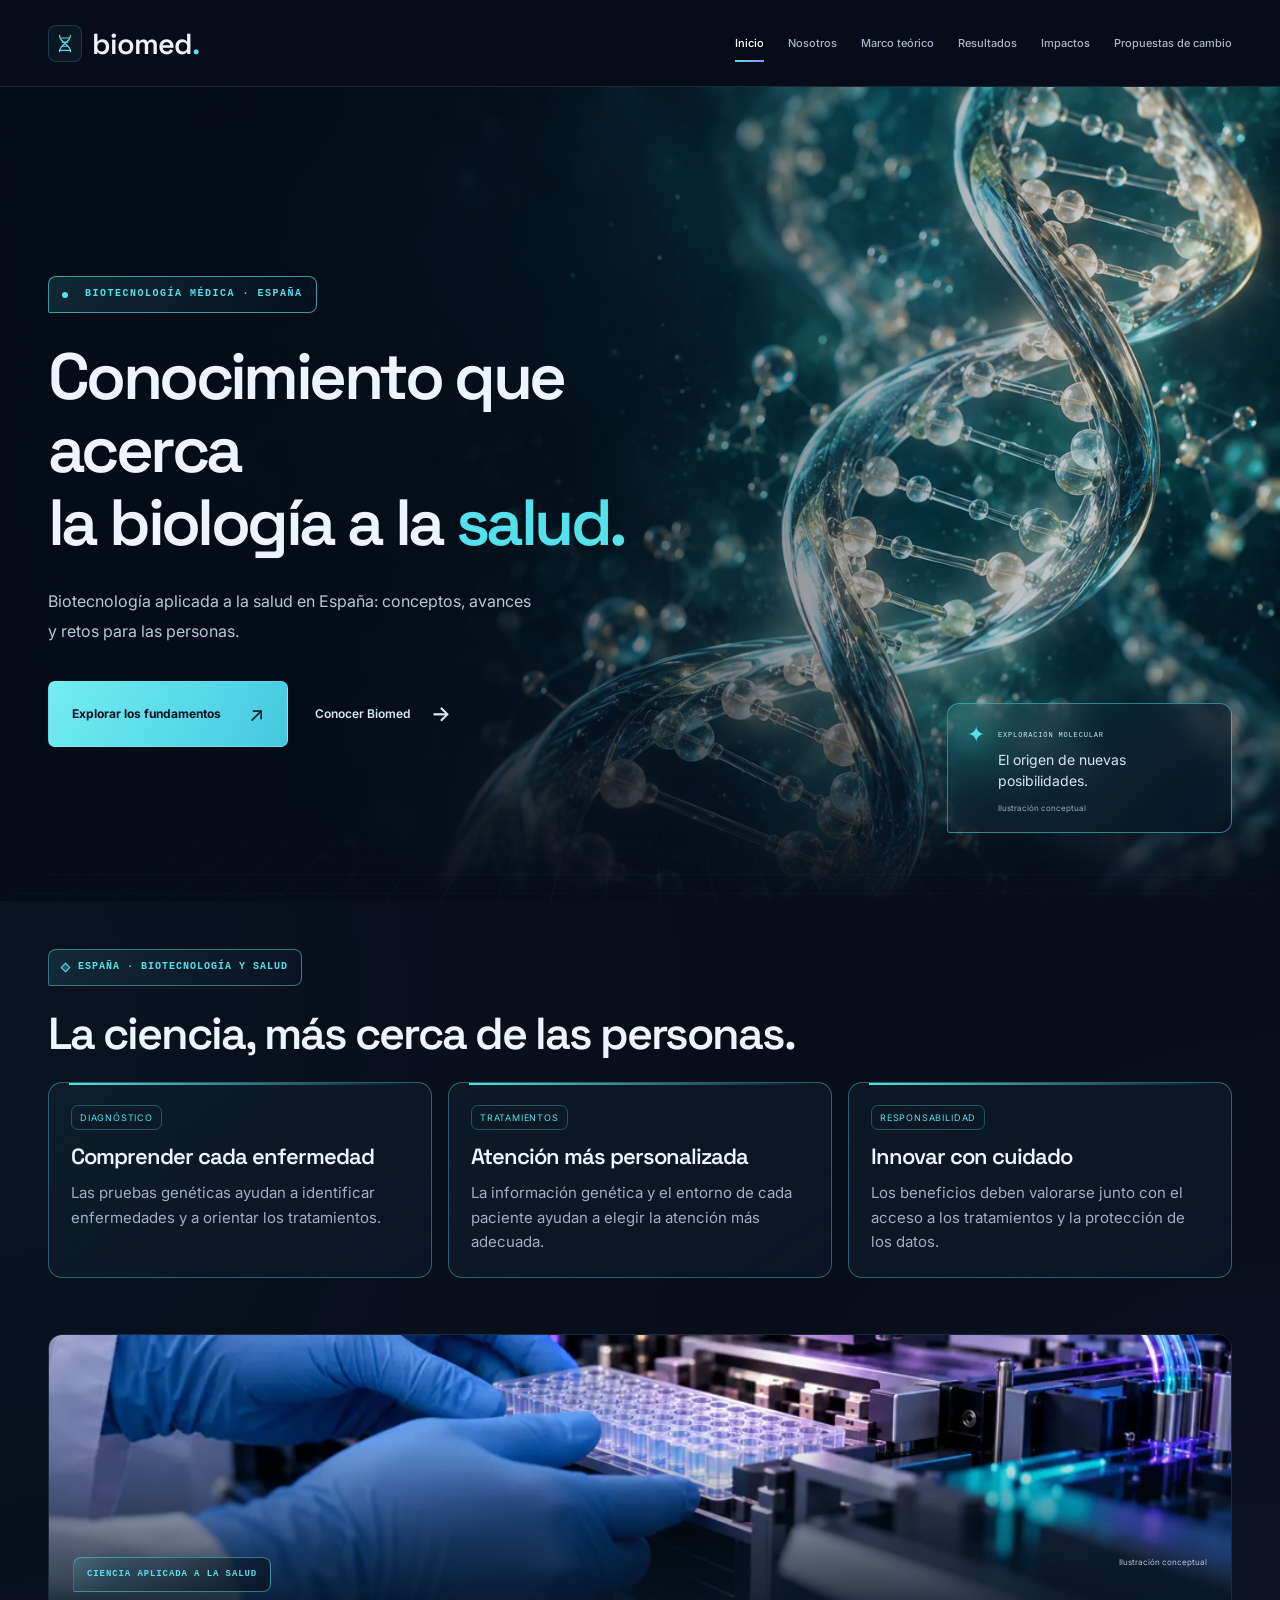
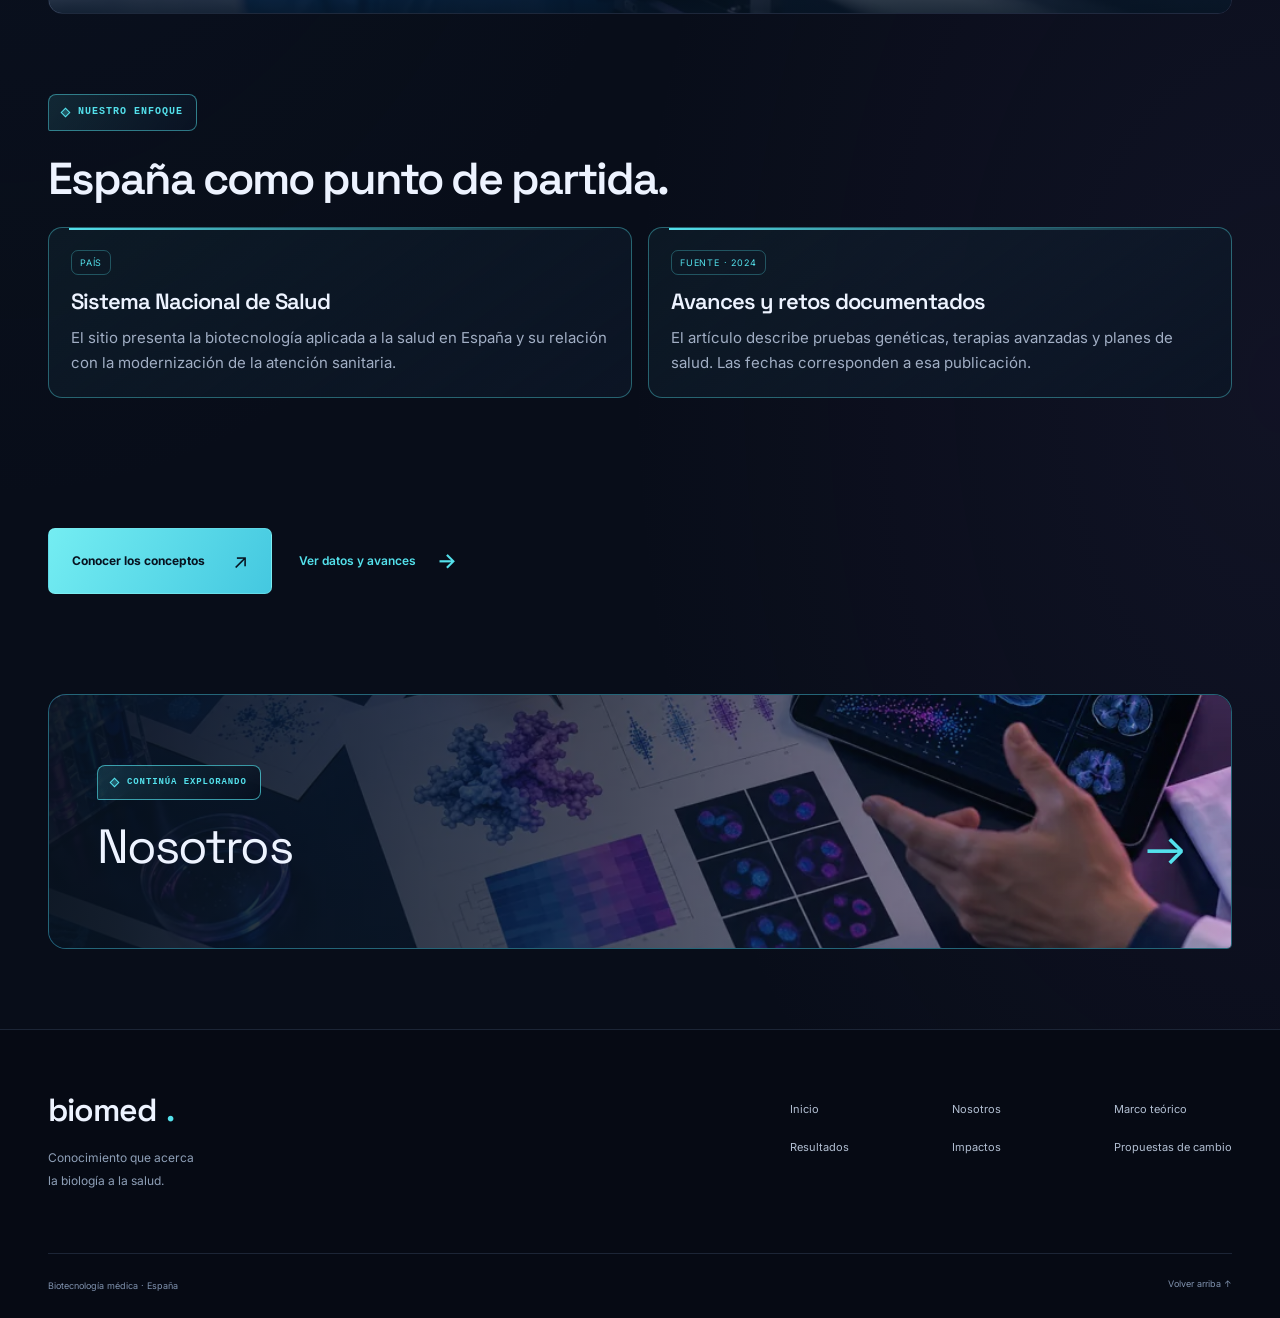
==== commit 89350aae: "Restore selected unique content images and align proposals hero and chapter footer" ====
--- a/index.html
+++ b/index.html
@@ -1,7 +1,7 @@
 <!doctype html>
-<html lang="es" class="tech-site"><head><link rel="preconnect" href="https://fonts.googleapis.com"><link rel="preconnect" href="https://fonts.gstatic.com" crossorigin><link href="https://fonts.googleapis.com/css2?family=Space+Grotesk:wght@400;500;600;700&amp;family=Inter:wght@400;500;600;700&amp;display=swap" rel="stylesheet"><meta charset="utf-8"><meta name="viewport" content="width=device-width, initial-scale=1"><meta name="description" content="Biotecnología aplicada a la salud en España: conceptos, avances y retos para las personas."><meta name="theme-color" content="#080d19"><title>Biomed · Biotecnología médica en España</title><link rel="icon" href="assets/favicon.svg" type="image/svg+xml"><link rel="stylesheet" href="styles.css?v=compacto-16"><script src="script.js?v=compacto-16" defer></script></head>
-<body data-page="index"><a class="skip-link" href="#contenido">Saltar al contenido</a><div class="reading-progress" aria-hidden="true"></div><header class="site-header"><div class="wrap header-inner"><a class="brand" href="index.html?v=compacto-16" aria-label="Biomed, inicio"><svg viewbox="0 0 32 32" aria-hidden="true"><path d="M8 4c0 12 16 12 16 24M24 4c0 12-16 12-16 24M9 8h14M12 14h8M12 20h8M9 26h14"></path></svg><span>biomed<span class="brand-dot">.</span></span></a><button class="menu-toggle" aria-controls="site-nav" aria-expanded="false" type="button"><span class="menu-lines" aria-hidden="true"></span><span class="menu-label">Menú</span></button><nav class="site-nav" id="site-nav" aria-label="Navegación principal"><a href="index.html?v=compacto-16" aria-current="page">Inicio</a><a href="nosotros.html?v=compacto-16">Nosotros</a><a href="marco-teorico.html?v=compacto-16">Marco teórico</a><a href="resultados.html?v=compacto-16">Resultados</a><a href="impactos.html?v=compacto-16">Impactos</a><a href="propuestas.html?v=compacto-16">Propuestas de cambio</a></nav></div></header>
+<html lang="es" class="tech-site"><head><link rel="preconnect" href="https://fonts.googleapis.com"><link rel="preconnect" href="https://fonts.gstatic.com" crossorigin><link href="https://fonts.googleapis.com/css2?family=Space+Grotesk:wght@400;500;600;700&amp;family=Inter:wght@400;500;600;700&amp;display=swap" rel="stylesheet"><meta charset="utf-8"><meta name="viewport" content="width=device-width, initial-scale=1"><meta name="description" content="Biotecnología aplicada a la salud en España: conceptos, avances y retos para las personas."><meta name="theme-color" content="#080d19"><title>Biomed · Biotecnología médica en España</title><link rel="icon" href="assets/favicon.svg" type="image/svg+xml"><link rel="stylesheet" href="styles.css?v=imagenes-17"><script src="script.js?v=imagenes-17" defer></script></head>
+<body data-page="index"><a class="skip-link" href="#contenido">Saltar al contenido</a><div class="reading-progress" aria-hidden="true"></div><header class="site-header"><div class="wrap header-inner"><a class="brand" href="index.html?v=imagenes-17" aria-label="Biomed, inicio"><svg viewbox="0 0 32 32" aria-hidden="true"><path d="M8 4c0 12 16 12 16 24M24 4c0 12-16 12-16 24M9 8h14M12 14h8M12 20h8M9 26h14"></path></svg><span>biomed<span class="brand-dot">.</span></span></a><button class="menu-toggle" aria-controls="site-nav" aria-expanded="false" type="button"><span class="menu-lines" aria-hidden="true"></span><span class="menu-label">Menú</span></button><nav class="site-nav" id="site-nav" aria-label="Navegación principal"><a href="index.html?v=imagenes-17" aria-current="page">Inicio</a><a href="nosotros.html?v=imagenes-17">Nosotros</a><a href="marco-teorico.html?v=imagenes-17">Marco teórico</a><a href="resultados.html?v=imagenes-17">Resultados</a><a href="impactos.html?v=imagenes-17">Impactos</a><a href="propuestas.html?v=imagenes-17">Propuestas de cambio</a></nav></div></header>
 <main id="contenido"><section class="home-hero">
- <div class="hero-cover"><img class="" src="assets/adn-premium.webp" srcset="assets/adn-premium-768.webp 768w, assets/adn-premium.webp 1536w" sizes="100vw" width="1536" height="1024" alt="Ilustración conceptual de una doble hélice de ADN con materiales translúcidos y luz cian" loading="eager" decoding="async" fetchpriority="high"></div><div class="hero-copy"><p class="eyebrow"><span class="live-dot" aria-hidden="true"></span> BIOTECNOLOGÍA MÉDICA · ESPAÑA</p><h1>Conocimiento que acerca<br>la biología a la <em>salud.</em></h1><p class="lede">Biotecnología aplicada a la salud en España: conceptos, avances y retos para las personas.</p><div class="actions"><a class="button" href="marco-teorico.html?v=compacto-16">Explorar los fundamentos <span aria-hidden="true">↗</span></a><a class="text-link" href="nosotros.html?v=compacto-16">Conocer Biomed <span aria-hidden="true">→</span></a></div></div>
- <div class="hero-image-label"><span class="label-mark" aria-hidden="true">✦</span><div><span class="micro">EXPLORACIÓN MOLECULAR</span><p>El origen de nuevas posibilidades.</p><small>Ilustración conceptual</small></div></div><div class="tech-grid" aria-hidden="true"></div></section><section class="wrap section"><div class="section-head"><div><p class="eyebrow">ESPAÑA · BIOTECNOLOGÍA Y SALUD</p><h2>La ciencia, más cerca de las personas.</h2></div></div><div class="clean-grid clean-three"><article class="clean-box"><span class="clean-label">DIAGNÓSTICO</span><h3>Comprender cada enfermedad</h3><p>Las pruebas genéticas ayudan a identificar enfermedades y a orientar los tratamientos.</p></article><article class="clean-box"><span class="clean-label">TRATAMIENTOS</span><h3>Atención más personalizada</h3><p>La información genética y el entorno de cada paciente ayudan a elegir la atención más adecuada.</p></article><article class="clean-box"><span class="clean-label">RESPONSABILIDAD</span><h3>Innovar con cuidado</h3><p>Los beneficios deben valorarse junto con el acceso a los tratamientos y la protección de los datos.</p></article></div></section><section class="wrap section"><div class="section-head"><div><p class="eyebrow">NUESTRO ENFOQUE</p><h2>España como punto de partida.</h2></div></div><div class="clean-grid "><article class="clean-box"><span class="clean-label">PAÍS</span><h3>Sistema Nacional de Salud</h3><p>El sitio presenta la biotecnología aplicada a la salud en España y su relación con la modernización de la atención sanitaria.</p></article><article class="clean-box"><span class="clean-label">FUENTE · 2024</span><h3>Avances y retos documentados</h3><p>El artículo describe pruebas genéticas, terapias avanzadas y planes de salud. Las fechas corresponden a esa publicación.</p></article></div></section><section class="wrap section"><div class="actions"><a class="button" href="marco-teorico.html?v=compacto-16">Conocer los conceptos <span aria-hidden="true">↗</span></a><a class="text-link" href="resultados.html?v=compacto-16#evidencia">Ver datos y avances <span aria-hidden="true">→</span></a></div></section><section class="wrap chapter-nav"><img class="next-chapter-image" src="assets/footer-proyecto.webp" srcset="assets/footer-proyecto-640.webp 640w, assets/footer-proyecto.webp 1024w" sizes="(max-width: 760px) calc(100vw - 40px), 100vw" width="1024" height="683" alt="" aria-hidden="true" loading="lazy" decoding="async"><span class="eyebrow">CONTINÚA EXPLORANDO</span><a href="nosotros.html?v=compacto-16">Nosotros <span aria-hidden="true">→</span></a></section></main>
-<footer class="site-footer"><div class="wrap footer-top"><div><a class="brand" href="index.html?v=compacto-16">biomed<span class="brand-dot">.</span></a><p>Conocimiento que acerca<br>la biología a la salud.</p></div><div class="footer-nav" aria-label="Páginas del sitio"><a href="index.html?v=compacto-16" aria-current="page">Inicio</a><a href="nosotros.html?v=compacto-16">Nosotros</a><a href="marco-teorico.html?v=compacto-16">Marco teórico</a><a href="resultados.html?v=compacto-16">Resultados</a><a href="impactos.html?v=compacto-16">Impactos</a><a href="propuestas.html?v=compacto-16">Propuestas de cambio</a></div></div><div class="wrap footer-bottom"><p>Biotecnología médica · España</p><a href="#contenido">Volver arriba <span aria-hidden="true">↑</span></a></div></footer></body></html>+ <div class="hero-cover"><img class="" src="assets/adn-premium.webp" srcset="assets/adn-premium-768.webp 768w, assets/adn-premium.webp 1536w" sizes="100vw" width="1536" height="1024" alt="Ilustración conceptual de una doble hélice de ADN con materiales translúcidos y luz cian" loading="eager" decoding="async" fetchpriority="high"></div><div class="hero-copy"><p class="eyebrow"><span class="live-dot" aria-hidden="true"></span> BIOTECNOLOGÍA MÉDICA · ESPAÑA</p><h1>Conocimiento que acerca<br>la biología a la <em>salud.</em></h1><p class="lede">Biotecnología aplicada a la salud en España: conceptos, avances y retos para las personas.</p><div class="actions"><a class="button" href="marco-teorico.html?v=imagenes-17">Explorar los fundamentos <span aria-hidden="true">↗</span></a><a class="text-link" href="nosotros.html?v=imagenes-17">Conocer Biomed <span aria-hidden="true">→</span></a></div></div>
+ <div class="hero-image-label"><span class="label-mark" aria-hidden="true">✦</span><div><span class="micro">EXPLORACIÓN MOLECULAR</span><p>El origen de nuevas posibilidades.</p><small>Ilustración conceptual</small></div></div><div class="tech-grid" aria-hidden="true"></div></section><section class="wrap section"><div class="section-head"><div><p class="eyebrow">ESPAÑA · BIOTECNOLOGÍA Y SALUD</p><h2>La ciencia, más cerca de las personas.</h2></div></div><div class="clean-grid clean-three"><article class="clean-box"><span class="clean-label">DIAGNÓSTICO</span><h3>Comprender cada enfermedad</h3><p>Las pruebas genéticas ayudan a identificar enfermedades y a orientar los tratamientos.</p></article><article class="clean-box"><span class="clean-label">TRATAMIENTOS</span><h3>Atención más personalizada</h3><p>La información genética y el entorno de cada paciente ayudan a elegir la atención más adecuada.</p></article><article class="clean-box"><span class="clean-label">RESPONSABILIDAD</span><h3>Innovar con cuidado</h3><p>Los beneficios deben valorarse junto con el acceso a los tratamientos y la protección de los datos.</p></article></div></section><figure class="image-band content-visual wrap"><img src="assets/investigacion-clinica.webp" srcset="assets/investigacion-clinica-640.webp 640w, assets/investigacion-clinica.webp 1024w" sizes="(max-width: 760px) calc(100vw - 40px), (max-width: 1150px) calc(100vw - 64px), 1220px" width="1024" height="683" alt="Ilustración conceptual del análisis de muestras biológicas" loading="lazy" decoding="async"><figcaption><span>CIENCIA APLICADA A LA SALUD</span><small>Ilustración conceptual</small></figcaption></figure><section class="wrap section"><div class="section-head"><div><p class="eyebrow">NUESTRO ENFOQUE</p><h2>España como punto de partida.</h2></div></div><div class="clean-grid "><article class="clean-box"><span class="clean-label">PAÍS</span><h3>Sistema Nacional de Salud</h3><p>El sitio presenta la biotecnología aplicada a la salud en España y su relación con la modernización de la atención sanitaria.</p></article><article class="clean-box"><span class="clean-label">FUENTE · 2024</span><h3>Avances y retos documentados</h3><p>El artículo describe pruebas genéticas, terapias avanzadas y planes de salud. Las fechas corresponden a esa publicación.</p></article></div></section><section class="wrap section"><div class="actions"><a class="button" href="marco-teorico.html?v=imagenes-17">Conocer los conceptos <span aria-hidden="true">↗</span></a><a class="text-link" href="resultados.html?v=imagenes-17#evidencia">Ver datos y avances <span aria-hidden="true">→</span></a></div></section><section class="wrap chapter-nav"><img class="next-chapter-image" src="assets/footer-proyecto.webp" srcset="assets/footer-proyecto-640.webp 640w, assets/footer-proyecto.webp 1024w" sizes="(max-width: 760px) calc(100vw - 40px), 100vw" width="1024" height="683" alt="" aria-hidden="true" loading="lazy" decoding="async"><span class="eyebrow">CONTINÚA EXPLORANDO</span><a href="nosotros.html?v=imagenes-17">Nosotros <span aria-hidden="true">→</span></a></section></main>
+<footer class="site-footer"><div class="wrap footer-top"><div><a class="brand" href="index.html?v=imagenes-17">biomed<span class="brand-dot">.</span></a><p>Conocimiento que acerca<br>la biología a la salud.</p></div><div class="footer-nav" aria-label="Páginas del sitio"><a href="index.html?v=imagenes-17" aria-current="page">Inicio</a><a href="nosotros.html?v=imagenes-17">Nosotros</a><a href="marco-teorico.html?v=imagenes-17">Marco teórico</a><a href="resultados.html?v=imagenes-17">Resultados</a><a href="impactos.html?v=imagenes-17">Impactos</a><a href="propuestas.html?v=imagenes-17">Propuestas de cambio</a></div></div><div class="wrap footer-bottom"><p>Biotecnología médica · España</p><a href="#contenido">Volver arriba <span aria-hidden="true">↑</span></a></div></footer></body></html>
--- a/styles.css
+++ b/styles.css
@@ -335,3 +335,5 @@
 .source-citation{display:block;width:fit-content;margin-top:17px;color:#9fdde9;font-size:12px;line-height:1.8;text-decoration:underline;text-underline-offset:4px;overflow-wrap:anywhere}.source-citation:focus-visible{outline:2px solid #8bebce;outline-offset:5px}.bibliography .apa-reference{padding-left:24px;text-indent:-24px;line-height:1.9;font-size:14px;overflow-wrap:anywhere}.apa-reference a{color:#9fdde9;text-decoration:underline;text-underline-offset:4px}.bibliography .bibliography-note{margin-top:20px;font-size:12px;color:#94a9c1}.dashboard-heading>div>p:last-child{color:var(--muted)}.dashboard-metrics:has(>article:nth-child(2):last-child){grid-template-columns:repeat(2,minmax(0,1fr))}@media(max-width:760px){.dashboard-metrics:has(>article:nth-child(2):last-child){grid-template-columns:1fr}.bibliography .apa-reference{font-size:14px}.source-citation{font-size:13px}}
 
 body .section{padding-block:48px}.section-head{margin-bottom:24px}.clean-grid{gap:16px}.clean-box{padding:22px;border-radius:14px}.clean-box::before{left:20px;right:20px}.clean-label{font-size:9px;padding:5px 8px;margin-bottom:13px}.clean-box h3{font-size:22px;line-height:1.25;margin-bottom:10px}.clean-box p{font-size:15px;line-height:1.65}.clean-box h2{font-size:30px;margin-bottom:14px}.source-citation{margin-top:12px}.proposal-grid{gap:16px}.proposal-card{padding:24px;border-radius:14px}.proposal-top{gap:14px;margin-bottom:17px}.proposal-number{font-size:30px}.proposal-card h3{font-size:24px;margin-bottom:18px}.proposal-details>div{margin-bottom:16px}.proposal-details dd{font-size:15px;line-height:1.65}.proposal-details dt{margin-bottom:6px}.biomed-identity-item,.biomed-identity-item+.biomed-identity-item{padding:24px;border-radius:14px}.biomed-logo-display,.biomed-slogan-display{min-height:130px;padding-block:18px}.biomed-slogan-display p{font-size:28px!important}.biomed-identity-wordmark{font-size:42px}.biomed-identity-symbol{width:68px;height:68px}.biomed-identity-item>p{font-size:15px;line-height:1.65}.dashboard-panel{padding:24px}.dashboard-metric{padding:20px}.dashboard-metric>strong{font-size:40px}.dashboard-heading{margin-bottom:24px}.dashboard-context{font-size:13px;line-height:1.7}.reference-locations{margin:14px 0 0;padding-left:20px;color:var(--muted);font-size:13px;line-height:1.8}.reference-locations strong{color:var(--ink);font-weight:500}.bibliography .clean-box{max-width:950px}.bibliography .apa-reference{font-size:14px;line-height:1.8}@media(min-width:1100px){.clean-grid{grid-template-columns:repeat(3,minmax(0,1fr))}.clean-grid:has(>article:nth-child(2):last-child){grid-template-columns:repeat(2,minmax(0,1fr))}.dashboard-panel .clean-grid{grid-template-columns:repeat(2,minmax(0,1fr))}}@media(max-width:760px){body .section{padding-block:34px}.section-head{margin-bottom:20px}.clean-grid{gap:12px}.clean-box{padding:19px}.clean-box h3{font-size:21px}.clean-box p{font-size:15px;line-height:1.7}.clean-box h2{font-size:27px}.clean-label{font-size:9px}.proposal-card{padding:21px}.proposal-card h3{font-size:23px}.proposal-details dd{font-size:15px}.biomed-identity-item,.biomed-identity-item+.biomed-identity-item{padding:20px}.biomed-logo-display,.biomed-slogan-display{min-height:115px}.biomed-slogan-display p{font-size:26px!important}.dashboard-panel{padding:20px 16px}.dashboard-metric{padding:16px}.dashboard-metric>strong{font-size:34px}.reference-locations{font-size:13px}}
+
+.content-visual{height:clamp(190px,22vw,280px);margin-block:8px 32px;border-radius:14px}.content-visual>img{object-position:center 45%}.content-visual figcaption{left:24px;right:24px;bottom:21px}.content-visual::after{background:linear-gradient(0deg,#061423e0,transparent 62%)}body[data-page="propuestas"] .chapter-visual>img{object-position:65% center}body[data-page="propuestas"] .next-chapter-image{object-position:70% center}@media(max-width:760px){.content-visual{height:210px;aspect-ratio:auto;margin-block:6px 24px}.content-visual figcaption{left:19px;right:19px;bottom:18px;gap:12px}.content-visual figcaption span{max-width:65%;line-height:1.6}.content-visual figcaption small{max-width:30%;line-height:1.6;text-align:right}}
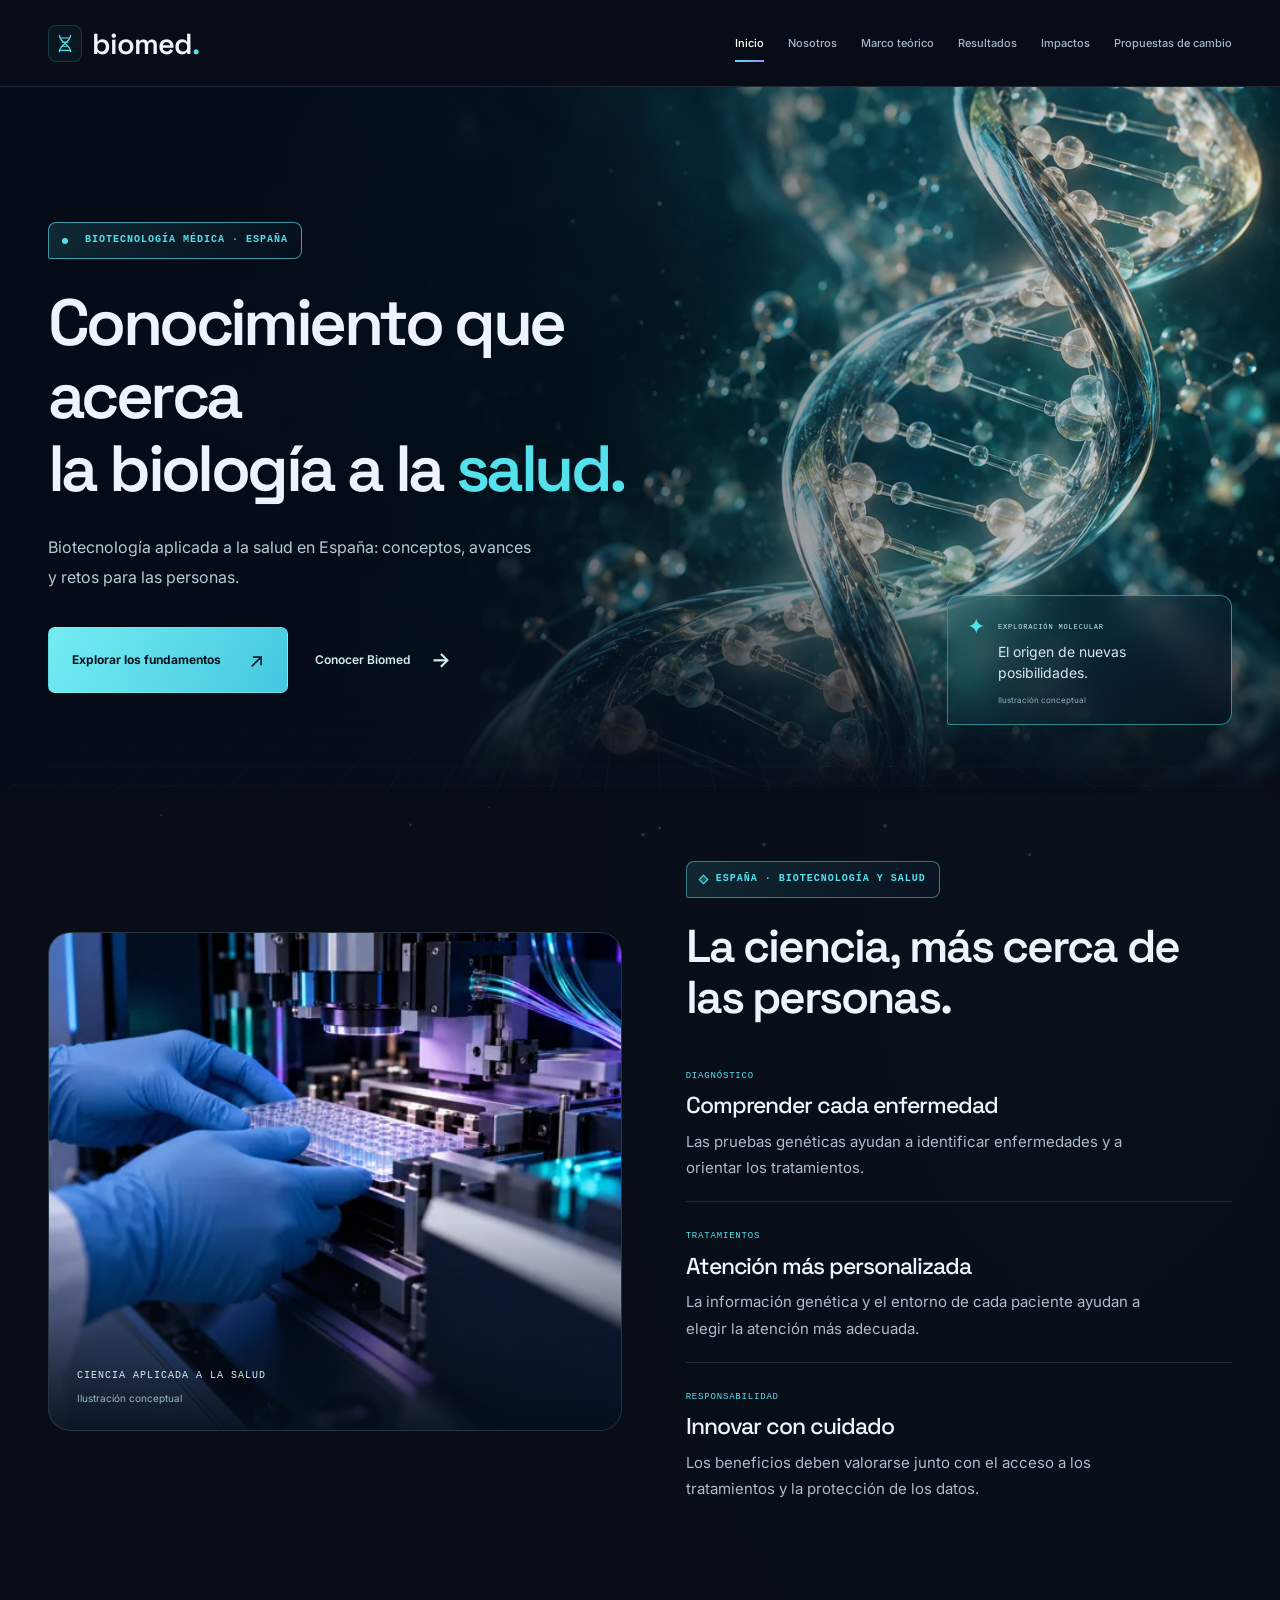
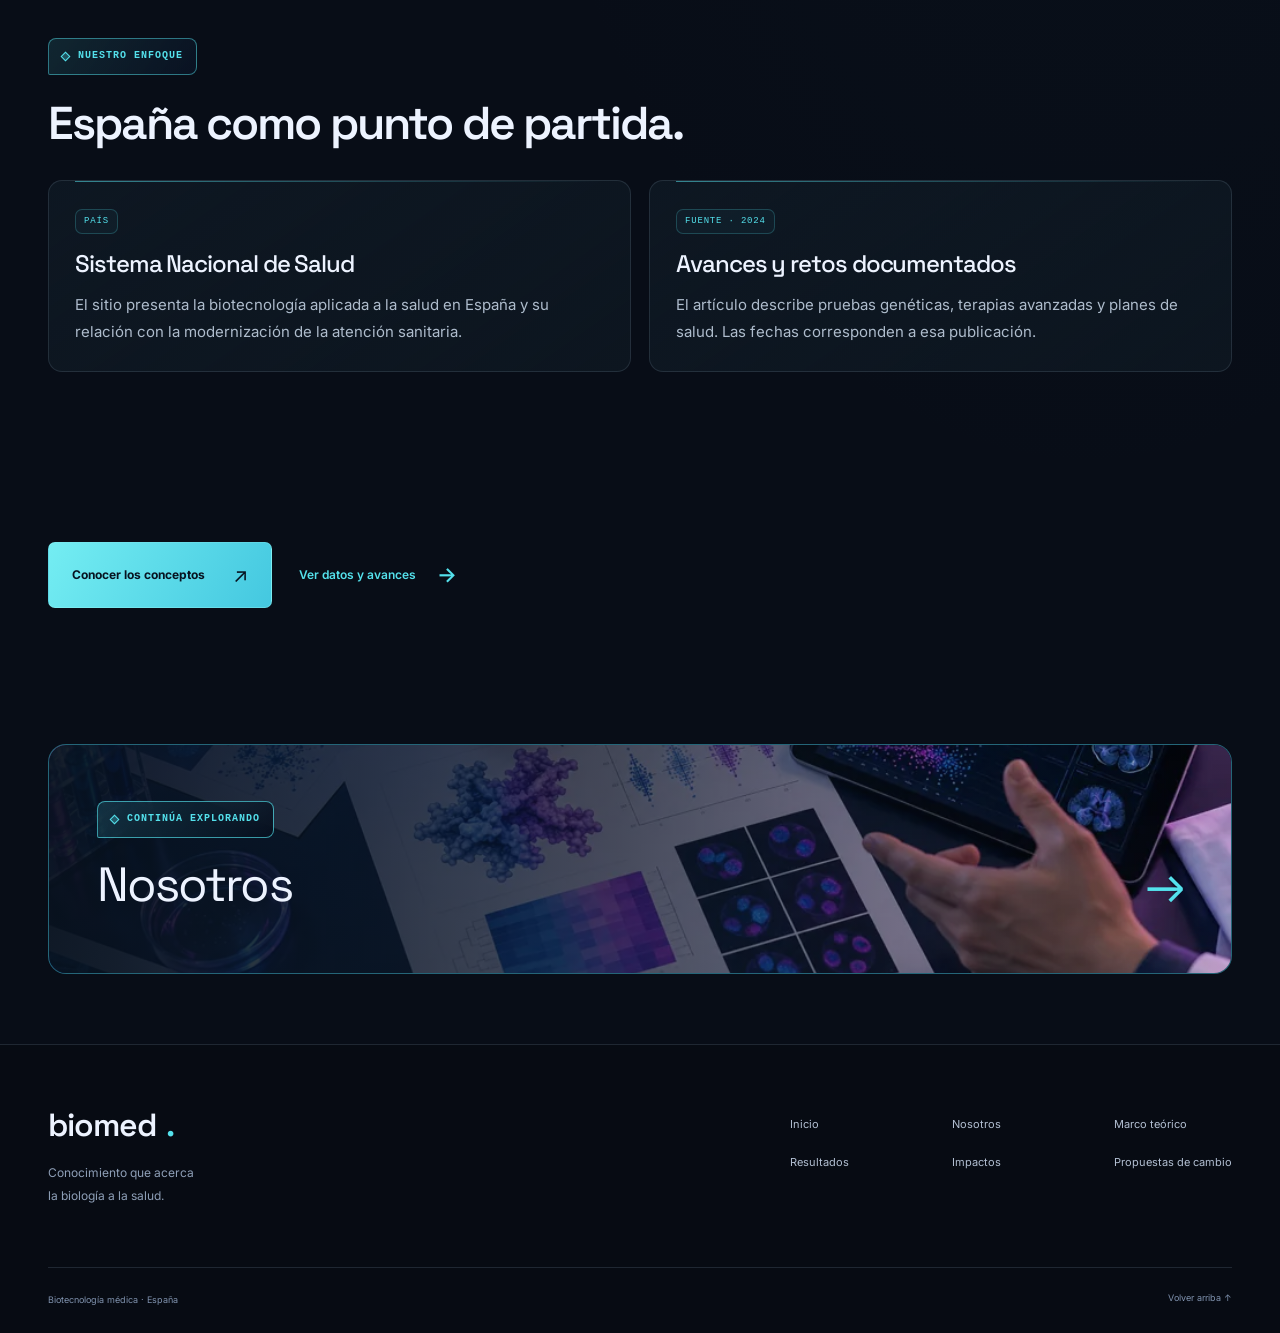
==== commit bdaecd83: "Redesign Biomed with integrated editorial imagery and refined content hierarchy" ====
--- a/index.html
+++ b/index.html
@@ -1,7 +1,7 @@
 <!doctype html>
-<html lang="es" class="tech-site"><head><link rel="preconnect" href="https://fonts.googleapis.com"><link rel="preconnect" href="https://fonts.gstatic.com" crossorigin><link href="https://fonts.googleapis.com/css2?family=Space+Grotesk:wght@400;500;600;700&amp;family=Inter:wght@400;500;600;700&amp;display=swap" rel="stylesheet"><meta charset="utf-8"><meta name="viewport" content="width=device-width, initial-scale=1"><meta name="description" content="Biotecnología aplicada a la salud en España: conceptos, avances y retos para las personas."><meta name="theme-color" content="#080d19"><title>Biomed · Biotecnología médica en España</title><link rel="icon" href="assets/favicon.svg" type="image/svg+xml"><link rel="stylesheet" href="styles.css?v=imagenes-17"><script src="script.js?v=imagenes-17" defer></script></head>
-<body data-page="index"><a class="skip-link" href="#contenido">Saltar al contenido</a><div class="reading-progress" aria-hidden="true"></div><header class="site-header"><div class="wrap header-inner"><a class="brand" href="index.html?v=imagenes-17" aria-label="Biomed, inicio"><svg viewbox="0 0 32 32" aria-hidden="true"><path d="M8 4c0 12 16 12 16 24M24 4c0 12-16 12-16 24M9 8h14M12 14h8M12 20h8M9 26h14"></path></svg><span>biomed<span class="brand-dot">.</span></span></a><button class="menu-toggle" aria-controls="site-nav" aria-expanded="false" type="button"><span class="menu-lines" aria-hidden="true"></span><span class="menu-label">Menú</span></button><nav class="site-nav" id="site-nav" aria-label="Navegación principal"><a href="index.html?v=imagenes-17" aria-current="page">Inicio</a><a href="nosotros.html?v=imagenes-17">Nosotros</a><a href="marco-teorico.html?v=imagenes-17">Marco teórico</a><a href="resultados.html?v=imagenes-17">Resultados</a><a href="impactos.html?v=imagenes-17">Impactos</a><a href="propuestas.html?v=imagenes-17">Propuestas de cambio</a></nav></div></header>
+<html lang="es" class="tech-site"><head><link rel="preconnect" href="https://fonts.googleapis.com"><link rel="preconnect" href="https://fonts.gstatic.com" crossorigin><link href="https://fonts.googleapis.com/css2?family=Space+Grotesk:wght@400;500;600;700&amp;family=Inter:wght@400;500;600;700&amp;display=swap" rel="stylesheet"><meta charset="utf-8"><meta name="viewport" content="width=device-width, initial-scale=1"><meta name="description" content="Biotecnología aplicada a la salud en España: conceptos, avances y retos para las personas."><meta name="theme-color" content="#080d19"><title>Biomed · Biotecnología médica en España</title><link rel="icon" href="assets/favicon.svg" type="image/svg+xml"><link rel="stylesheet" href="styles.css?v=premium-18"><link rel="stylesheet" href="editorial.css?v=premium-18"><script src="script.js?v=premium-18" defer></script></head>
+<body class="premium-editorial" data-page="index"><a class="skip-link" href="#contenido">Saltar al contenido</a><div class="reading-progress" aria-hidden="true"></div><header class="site-header"><div class="wrap header-inner"><a class="brand" href="index.html?v=premium-18" aria-label="Biomed, inicio"><svg viewbox="0 0 32 32" aria-hidden="true"><path d="M8 4c0 12 16 12 16 24M24 4c0 12-16 12-16 24M9 8h14M12 14h8M12 20h8M9 26h14"></path></svg><span>biomed<span class="brand-dot">.</span></span></a><button class="menu-toggle" aria-controls="site-nav" aria-expanded="false" type="button"><span class="menu-lines" aria-hidden="true"></span><span class="menu-label">Menú</span></button><nav class="site-nav" id="site-nav" aria-label="Navegación principal"><a href="index.html?v=premium-18" aria-current="page">Inicio</a><a href="nosotros.html?v=premium-18">Nosotros</a><a href="marco-teorico.html?v=premium-18">Marco teórico</a><a href="resultados.html?v=premium-18">Resultados</a><a href="impactos.html?v=premium-18">Impactos</a><a href="propuestas.html?v=premium-18">Propuestas de cambio</a></nav></div></header>
 <main id="contenido"><section class="home-hero">
- <div class="hero-cover"><img class="" src="assets/adn-premium.webp" srcset="assets/adn-premium-768.webp 768w, assets/adn-premium.webp 1536w" sizes="100vw" width="1536" height="1024" alt="Ilustración conceptual de una doble hélice de ADN con materiales translúcidos y luz cian" loading="eager" decoding="async" fetchpriority="high"></div><div class="hero-copy"><p class="eyebrow"><span class="live-dot" aria-hidden="true"></span> BIOTECNOLOGÍA MÉDICA · ESPAÑA</p><h1>Conocimiento que acerca<br>la biología a la <em>salud.</em></h1><p class="lede">Biotecnología aplicada a la salud en España: conceptos, avances y retos para las personas.</p><div class="actions"><a class="button" href="marco-teorico.html?v=imagenes-17">Explorar los fundamentos <span aria-hidden="true">↗</span></a><a class="text-link" href="nosotros.html?v=imagenes-17">Conocer Biomed <span aria-hidden="true">→</span></a></div></div>
- <div class="hero-image-label"><span class="label-mark" aria-hidden="true">✦</span><div><span class="micro">EXPLORACIÓN MOLECULAR</span><p>El origen de nuevas posibilidades.</p><small>Ilustración conceptual</small></div></div><div class="tech-grid" aria-hidden="true"></div></section><section class="wrap section"><div class="section-head"><div><p class="eyebrow">ESPAÑA · BIOTECNOLOGÍA Y SALUD</p><h2>La ciencia, más cerca de las personas.</h2></div></div><div class="clean-grid clean-three"><article class="clean-box"><span class="clean-label">DIAGNÓSTICO</span><h3>Comprender cada enfermedad</h3><p>Las pruebas genéticas ayudan a identificar enfermedades y a orientar los tratamientos.</p></article><article class="clean-box"><span class="clean-label">TRATAMIENTOS</span><h3>Atención más personalizada</h3><p>La información genética y el entorno de cada paciente ayudan a elegir la atención más adecuada.</p></article><article class="clean-box"><span class="clean-label">RESPONSABILIDAD</span><h3>Innovar con cuidado</h3><p>Los beneficios deben valorarse junto con el acceso a los tratamientos y la protección de los datos.</p></article></div></section><figure class="image-band content-visual wrap"><img src="assets/investigacion-clinica.webp" srcset="assets/investigacion-clinica-640.webp 640w, assets/investigacion-clinica.webp 1024w" sizes="(max-width: 760px) calc(100vw - 40px), (max-width: 1150px) calc(100vw - 64px), 1220px" width="1024" height="683" alt="Ilustración conceptual del análisis de muestras biológicas" loading="lazy" decoding="async"><figcaption><span>CIENCIA APLICADA A LA SALUD</span><small>Ilustración conceptual</small></figcaption></figure><section class="wrap section"><div class="section-head"><div><p class="eyebrow">NUESTRO ENFOQUE</p><h2>España como punto de partida.</h2></div></div><div class="clean-grid "><article class="clean-box"><span class="clean-label">PAÍS</span><h3>Sistema Nacional de Salud</h3><p>El sitio presenta la biotecnología aplicada a la salud en España y su relación con la modernización de la atención sanitaria.</p></article><article class="clean-box"><span class="clean-label">FUENTE · 2024</span><h3>Avances y retos documentados</h3><p>El artículo describe pruebas genéticas, terapias avanzadas y planes de salud. Las fechas corresponden a esa publicación.</p></article></div></section><section class="wrap section"><div class="actions"><a class="button" href="marco-teorico.html?v=imagenes-17">Conocer los conceptos <span aria-hidden="true">↗</span></a><a class="text-link" href="resultados.html?v=imagenes-17#evidencia">Ver datos y avances <span aria-hidden="true">→</span></a></div></section><section class="wrap chapter-nav"><img class="next-chapter-image" src="assets/footer-proyecto.webp" srcset="assets/footer-proyecto-640.webp 640w, assets/footer-proyecto.webp 1024w" sizes="(max-width: 760px) calc(100vw - 40px), 100vw" width="1024" height="683" alt="" aria-hidden="true" loading="lazy" decoding="async"><span class="eyebrow">CONTINÚA EXPLORANDO</span><a href="nosotros.html?v=imagenes-17">Nosotros <span aria-hidden="true">→</span></a></section></main>
-<footer class="site-footer"><div class="wrap footer-top"><div><a class="brand" href="index.html?v=imagenes-17">biomed<span class="brand-dot">.</span></a><p>Conocimiento que acerca<br>la biología a la salud.</p></div><div class="footer-nav" aria-label="Páginas del sitio"><a href="index.html?v=imagenes-17" aria-current="page">Inicio</a><a href="nosotros.html?v=imagenes-17">Nosotros</a><a href="marco-teorico.html?v=imagenes-17">Marco teórico</a><a href="resultados.html?v=imagenes-17">Resultados</a><a href="impactos.html?v=imagenes-17">Impactos</a><a href="propuestas.html?v=imagenes-17">Propuestas de cambio</a></div></div><div class="wrap footer-bottom"><p>Biotecnología médica · España</p><a href="#contenido">Volver arriba <span aria-hidden="true">↑</span></a></div></footer></body></html>+ <div class="hero-cover"><img class="" src="assets/adn-premium.webp" srcset="assets/adn-premium-768.webp 768w, assets/adn-premium.webp 1536w" sizes="100vw" width="1536" height="1024" alt="Ilustración conceptual de una doble hélice de ADN con materiales translúcidos y luz cian" loading="eager" decoding="async" fetchpriority="high"></div><div class="hero-copy"><p class="eyebrow"><span class="live-dot" aria-hidden="true"></span> BIOTECNOLOGÍA MÉDICA · ESPAÑA</p><h1>Conocimiento que acerca<br>la biología a la <em>salud.</em></h1><p class="lede">Biotecnología aplicada a la salud en España: conceptos, avances y retos para las personas.</p><div class="actions"><a class="button" href="marco-teorico.html?v=premium-18">Explorar los fundamentos <span aria-hidden="true">↗</span></a><a class="text-link" href="nosotros.html?v=premium-18">Conocer Biomed <span aria-hidden="true">→</span></a></div></div>
+ <div class="hero-image-label"><span class="label-mark" aria-hidden="true">✦</span><div><span class="micro">EXPLORACIÓN MOLECULAR</span><p>El origen de nuevas posibilidades.</p><small>Ilustración conceptual</small></div></div><div class="tech-grid" aria-hidden="true"></div></section><section class="wrap section editorial-feature"><div class="editorial-layout"><div class="editorial-copy"><div class="section-head"><div><p class="eyebrow">ESPAÑA · BIOTECNOLOGÍA Y SALUD</p><h2>La ciencia, más cerca de las personas.</h2></div></div><div class="clean-grid clean-three"><article class="clean-box"><span class="clean-label">DIAGNÓSTICO</span><h3>Comprender cada enfermedad</h3><p>Las pruebas genéticas ayudan a identificar enfermedades y a orientar los tratamientos.</p></article><article class="clean-box"><span class="clean-label">TRATAMIENTOS</span><h3>Atención más personalizada</h3><p>La información genética y el entorno de cada paciente ayudan a elegir la atención más adecuada.</p></article><article class="clean-box"><span class="clean-label">RESPONSABILIDAD</span><h3>Innovar con cuidado</h3><p>Los beneficios deben valorarse junto con el acceso a los tratamientos y la protección de los datos.</p></article></div></div><figure class="editorial-photo"><img src="assets/investigacion-clinica.webp" srcset="assets/investigacion-clinica-640.webp 640w, assets/investigacion-clinica.webp 1024w" sizes="(max-width: 760px) calc(100vw - 40px), 48vw" width="1024" height="683" alt="Ilustración conceptual del análisis de muestras biológicas" loading="lazy" decoding="async"><figcaption><span>CIENCIA APLICADA A LA SALUD</span><small>Ilustración conceptual</small></figcaption></figure></div></section><section class="wrap section"><div class="section-head"><div><p class="eyebrow">NUESTRO ENFOQUE</p><h2>España como punto de partida.</h2></div></div><div class="clean-grid "><article class="clean-box"><span class="clean-label">PAÍS</span><h3>Sistema Nacional de Salud</h3><p>El sitio presenta la biotecnología aplicada a la salud en España y su relación con la modernización de la atención sanitaria.</p></article><article class="clean-box"><span class="clean-label">FUENTE · 2024</span><h3>Avances y retos documentados</h3><p>El artículo describe pruebas genéticas, terapias avanzadas y planes de salud. Las fechas corresponden a esa publicación.</p></article></div></section><section class="wrap section"><div class="actions"><a class="button" href="marco-teorico.html?v=premium-18">Conocer los conceptos <span aria-hidden="true">↗</span></a><a class="text-link" href="resultados.html?v=premium-18#evidencia">Ver datos y avances <span aria-hidden="true">→</span></a></div></section><section class="wrap chapter-nav"><img class="next-chapter-image" src="assets/footer-proyecto.webp" srcset="assets/footer-proyecto-640.webp 640w, assets/footer-proyecto.webp 1024w" sizes="(max-width: 760px) calc(100vw - 40px), 100vw" width="1024" height="683" alt="" aria-hidden="true" loading="lazy" decoding="async"><span class="eyebrow">CONTINÚA EXPLORANDO</span><a href="nosotros.html?v=premium-18">Nosotros <span aria-hidden="true">→</span></a></section></main>
+<footer class="site-footer"><div class="wrap footer-top"><div><a class="brand" href="index.html?v=premium-18">biomed<span class="brand-dot">.</span></a><p>Conocimiento que acerca<br>la biología a la salud.</p></div><div class="footer-nav" aria-label="Páginas del sitio"><a href="index.html?v=premium-18" aria-current="page">Inicio</a><a href="nosotros.html?v=premium-18">Nosotros</a><a href="marco-teorico.html?v=premium-18">Marco teórico</a><a href="resultados.html?v=premium-18">Resultados</a><a href="impactos.html?v=premium-18">Impactos</a><a href="propuestas.html?v=premium-18">Propuestas de cambio</a></div></div><div class="wrap footer-bottom"><p>Biotecnología médica · España</p><a href="#contenido">Volver arriba <span aria-hidden="true">↑</span></a></div></footer></body></html>
--- a/editorial.css
+++ b/editorial.css
@@ -0,0 +1,70 @@
+
+.premium-editorial{--bg:#080d17;--muted:#aebccc;--line:rgba(158,185,210,.16);background:radial-gradient(ellipse at 85% 30%,#17495310,transparent 42%),#080d17}
+.premium-editorial .ambient-particles{opacity:.4}
+.premium-editorial .site-header{background:#080d17e8}
+.premium-editorial .wrap{width:min(1200px,calc(100% - 96px))}
+.premium-editorial .section{padding-block:68px}
+.premium-editorial .section-head{gap:40px;margin-bottom:30px;align-items:end}
+.premium-editorial .section-head h2{font-size:clamp(30px,3.6vw,48px);line-height:1.12;max-width:23ch;letter-spacing:-.045em}
+.premium-editorial .section-head>p{max-width:360px;font-size:15px;line-height:1.8}
+.premium-editorial .eyebrow{font-size:10px;letter-spacing:.1em}
+.premium-editorial .clean-grid{grid-template-columns:repeat(2,minmax(0,1fr));gap:18px}
+.premium-editorial .clean-three{grid-template-columns:repeat(3,minmax(0,1fr))}
+.premium-editorial .clean-box{border:1px solid #9fbed026;border-radius:14px;padding:26px;background:linear-gradient(145deg,#17273365,#0d1620);box-shadow:none}
+.premium-editorial .clean-box::before{height:1px;background:linear-gradient(90deg,rgba(var(--label-rgb),.55),transparent);left:26px;right:26px}
+.premium-editorial .clean-box h3{font-size:24px;font-weight:500;line-height:1.2;margin-bottom:12px}
+.premium-editorial .clean-box p{font-size:15px;line-height:1.8}
+.premium-editorial .clean-label{font-family:var(--mono);font-size:9px;letter-spacing:.09em;padding:5px 8px;margin-bottom:16px;border-color:rgba(var(--label-rgb),.22);background:rgba(var(--label-rgb),.035)}
+.editorial-layout{display:grid;grid-template-columns:1.05fr 1fr;align-items:center;gap:64px}
+.editorial-copy{min-width:0}
+.premium-editorial .editorial-copy .section-head{display:block;margin-bottom:18px}
+.premium-editorial .editorial-copy .section-head h2{font-size:clamp(32px,3.6vw,48px);max-width:18ch}
+.premium-editorial .editorial-copy .clean-grid{display:block}
+.premium-editorial .editorial-copy .clean-box{padding:20px 0;border:0;border-bottom:1px solid var(--line);border-radius:0;background:none;box-shadow:none;overflow:visible}
+.premium-editorial .editorial-copy .clean-box:last-child{border-bottom:0;padding-bottom:0}
+.premium-editorial .editorial-copy .clean-box::before{display:none}
+.premium-editorial .editorial-copy .clean-label{padding:0;border:0;background:none;margin-bottom:9px;font-size:9px;color:var(--label-accent)}
+.premium-editorial .editorial-copy .clean-box h3{font-size:23px;margin-bottom:9px}
+.premium-editorial .editorial-copy .clean-box p{font-size:15px;line-height:1.75;max-width:51ch}
+.editorial-photo{margin:0;position:relative;border:1px solid #a1d7df24;border-radius:22px;overflow:hidden;background:#101a27;min-width:0;height:clamp(390px,39vw,510px)}
+.editorial-photo>img{width:100%;height:100%;object-fit:cover;object-position:center}
+.editorial-photo::after{content:'';position:absolute;inset:0;pointer-events:none;background:linear-gradient(0deg,#050e1bea,transparent 42%)}
+.editorial-photo figcaption{position:absolute;z-index:1;left:28px;right:28px;bottom:26px;display:flex;flex-direction:column;gap:8px}
+.editorial-photo figcaption span{font:500 10px/1.7 var(--mono);letter-spacing:.1em;color:#d5edf0}
+.editorial-photo figcaption small{font-size:10px;color:#9bb8c5}
+.premium-editorial .editorial-feature:nth-of-type(even) .editorial-photo{order:-1}
+.premium-editorial[data-page="index"] .editorial-photo{order:0}
+.premium-editorial .editorial-intro{max-width:820px;padding:0 0 0 24px;border-left:2px solid #8bebce8a}
+.editorial-intro h2{font-size:clamp(32px,3.5vw,46px);margin-bottom:18px;max-width:22ch}
+.editorial-intro p{font-size:16px;color:var(--muted);line-height:1.8;margin:0;max-width:76ch}
+.premium-editorial .proposal-section{padding-top:0}
+.premium-editorial .proposal-grid{gap:22px}
+.premium-editorial .proposal-card{position:relative;padding:30px;border:1px solid #9dc7ba30;border-radius:16px;background:linear-gradient(140deg,#16322d45,#0e1925);overflow:hidden}
+.premium-editorial .proposal-top{margin-bottom:22px;gap:16px}
+.premium-editorial .proposal-number{font-size:38px;color:#93d5bd72;font-weight:400}
+.premium-editorial .proposal-card h3{font-size:28px;font-weight:500;margin-bottom:24px;max-width:23ch;line-height:1.15}
+.premium-editorial .proposal-details>div{margin-bottom:19px}
+.premium-editorial .proposal-details dd{font-size:15px;line-height:1.75}
+.premium-editorial .proposal-details dt{font-size:9px;letter-spacing:.09em;margin-bottom:7px}
+.premium-editorial .proposal-action{border-color:#91d9ba90}
+.premium-editorial .biomed-identity-grid{gap:24px;margin-top:30px}
+.premium-editorial .biomed-identity-item,.premium-editorial .biomed-identity-item+.biomed-identity-item{padding:30px;border:1px solid #b7a3ff38;border-radius:16px;background:linear-gradient(130deg,#27273d60,#111927)}
+.premium-editorial .biomed-logo-display,.premium-editorial .biomed-slogan-display{min-height:155px;padding-block:20px}
+.premium-editorial .biomed-identity-item>p{font-size:15px;line-height:1.8}
+.premium-editorial .research-dashboard{padding-top:65px}
+.premium-editorial .dashboard-panel{background:linear-gradient(135deg,#122133,#0c1625);border-color:#91b4ca30;padding:30px;border-radius:18px}
+.premium-editorial .dashboard-metric{background:#09132280;border-color:#77a7ba30;border-radius:12px}
+.premium-editorial .dashboard-metric>strong{font-size:48px;font-weight:400}
+.premium-editorial .dashboard-tabs{border-radius:12px;background:#0e1825;padding:6px}
+.premium-editorial .dashboard-tabs button{border-radius:8px;min-height:48px}
+.premium-editorial .bibliography{border-top:1px solid var(--line);margin-top:25px}
+.premium-editorial .bibliography .clean-box{max-width:none;background:#0e1825}
+.premium-editorial .apa-reference em{font-style:italic;color:inherit}
+.premium-editorial .chapter-nav{min-height:230px;border-radius:18px;margin-top:16px;margin-bottom:70px}
+.premium-editorial .site-footer{background:#070b13}
+@media(min-width:901px){.premium-editorial .page-hero,.premium-editorial .home-hero{min-height:max(630px,calc(88svh - 86px))}.premium-editorial .page-hero h1{font-size:clamp(52px,5.5vw,78px)}.premium-editorial .page-hero-grid{min-height:320px}.premium-editorial .page-hero{padding-bottom:70px}}
+@media(max-width:1100px){.premium-editorial .wrap{width:calc(100% - 64px)}.editorial-layout{gap:35px}.editorial-photo{height:440px}.premium-editorial .editorial-copy .section-head h2{font-size:38px}.premium-editorial .site-nav{gap:16px}}
+@media(max-width:900px){.editorial-layout{gap:30px;grid-template-columns:1fr 1fr}.editorial-photo{height:450px}.premium-editorial .editorial-copy .section-head h2{font-size:33px}.premium-editorial .clean-three{grid-template-columns:1fr}.premium-editorial .site-nav.is-open{gap:0}}
+@media(max-width:760px){.premium-editorial .wrap{width:calc(100% - 40px)}.premium-editorial .section{padding-block:42px}.editorial-layout{grid-template-columns:1fr;gap:28px}.editorial-photo{height:310px;border-radius:16px}.premium-editorial .editorial-feature:nth-of-type(even) .editorial-photo{order:0}.premium-editorial .editorial-copy .section-head h2,.premium-editorial .section-head h2{font-size:33px;max-width:22ch}.premium-editorial .editorial-copy .clean-box{padding-block:17px}.premium-editorial .editorial-copy .clean-box h3{font-size:22px}.premium-editorial .clean-grid,.premium-editorial .clean-three{grid-template-columns:1fr;gap:14px}.premium-editorial .clean-box{padding:22px}.premium-editorial .clean-box h3{font-size:23px}.premium-editorial .clean-box p{font-size:15px}.editorial-photo figcaption{left:23px;right:23px;bottom:23px}.premium-editorial .proposal-grid{grid-template-columns:1fr;gap:16px}.premium-editorial .proposal-card{padding:24px}.premium-editorial .proposal-card h3{font-size:26px}.premium-editorial .editorial-intro{padding-left:19px}.editorial-intro h2{font-size:32px}.editorial-intro p{font-size:15px}.premium-editorial .biomed-identity-item,.premium-editorial .biomed-identity-item+.biomed-identity-item{padding:24px}.premium-editorial .dashboard-panel{padding:22px 18px}.premium-editorial .dashboard-metric>strong{font-size:40px}.premium-editorial .dashboard-panel .clean-grid{grid-template-columns:1fr}.premium-editorial .chapter-nav{min-height:220px;margin-bottom:45px}.premium-editorial .section-head{margin-bottom:25px}}
+@media(prefers-reduced-motion:reduce){.premium-editorial .ambient-particles{display:none}}
+@media print{.editorial-photo{display:none}.editorial-layout{display:block}.premium-editorial .clean-box,.premium-editorial .proposal-card{background:white}}
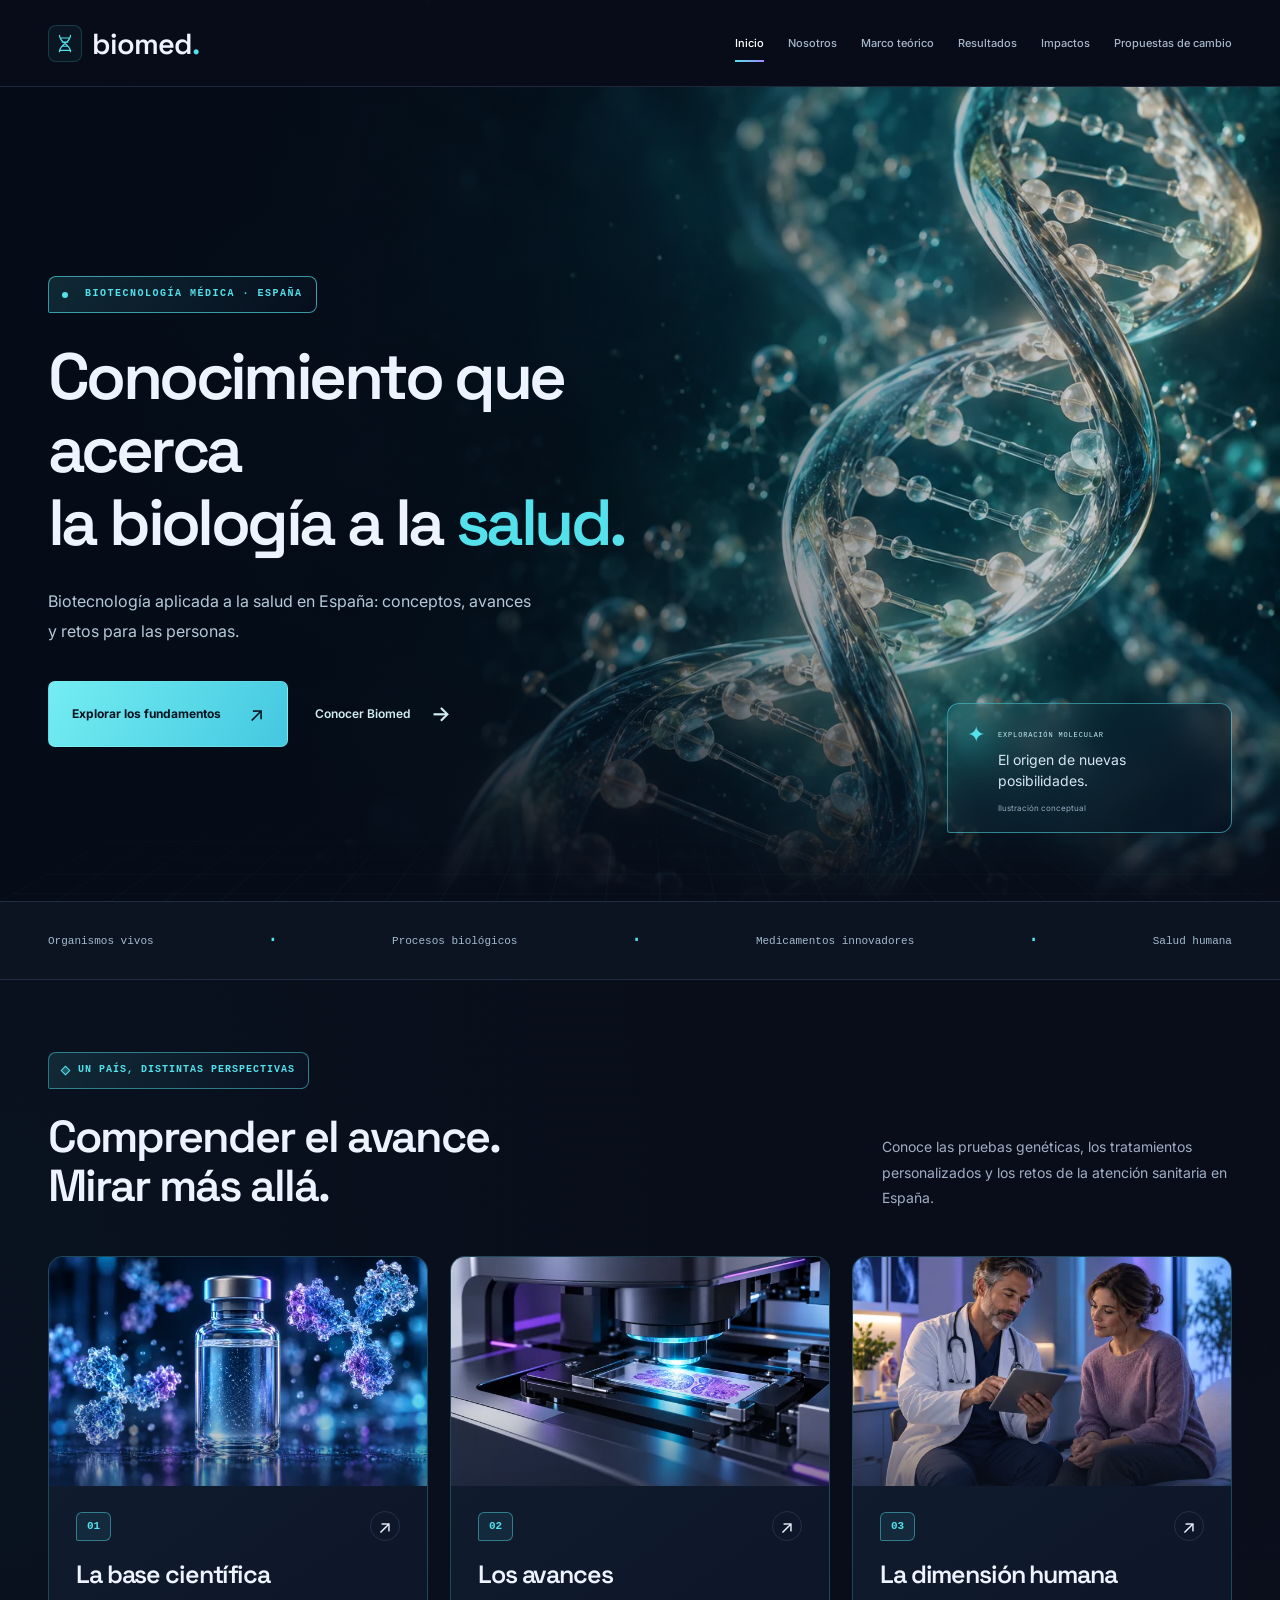
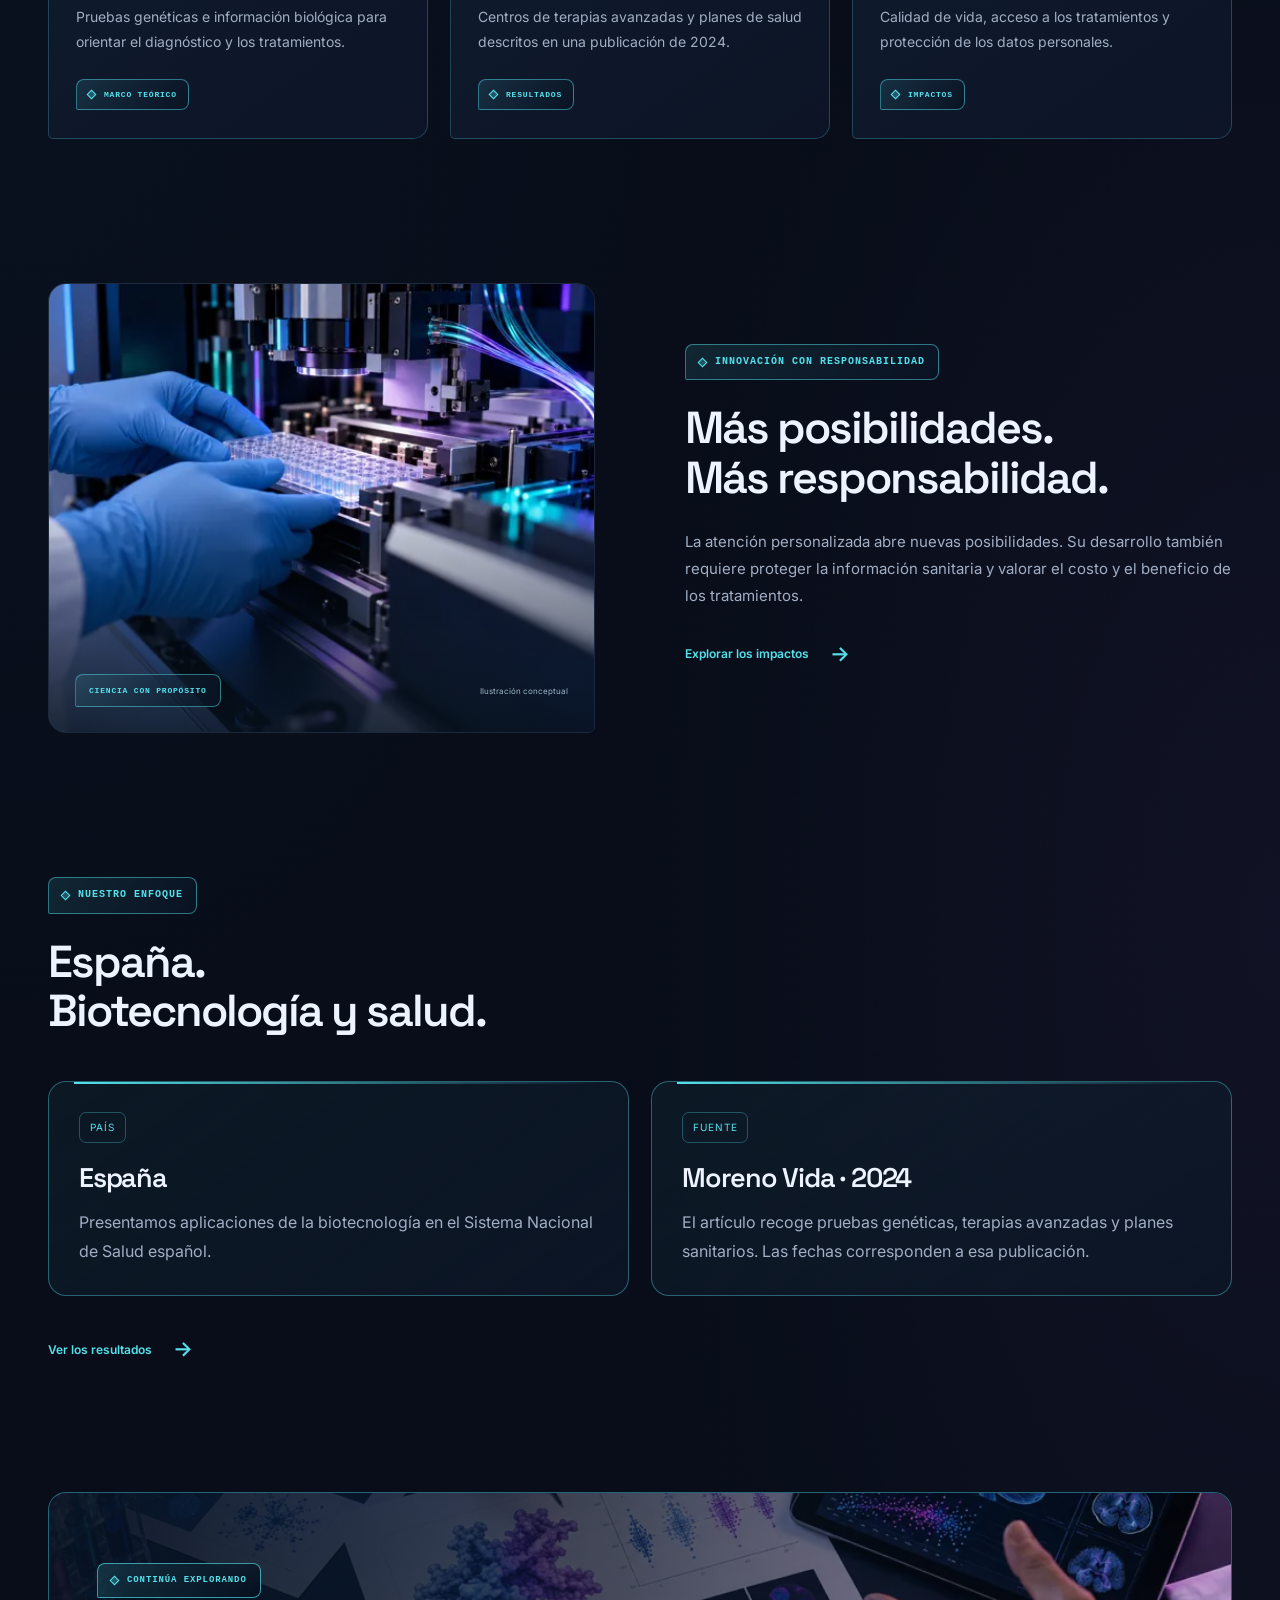
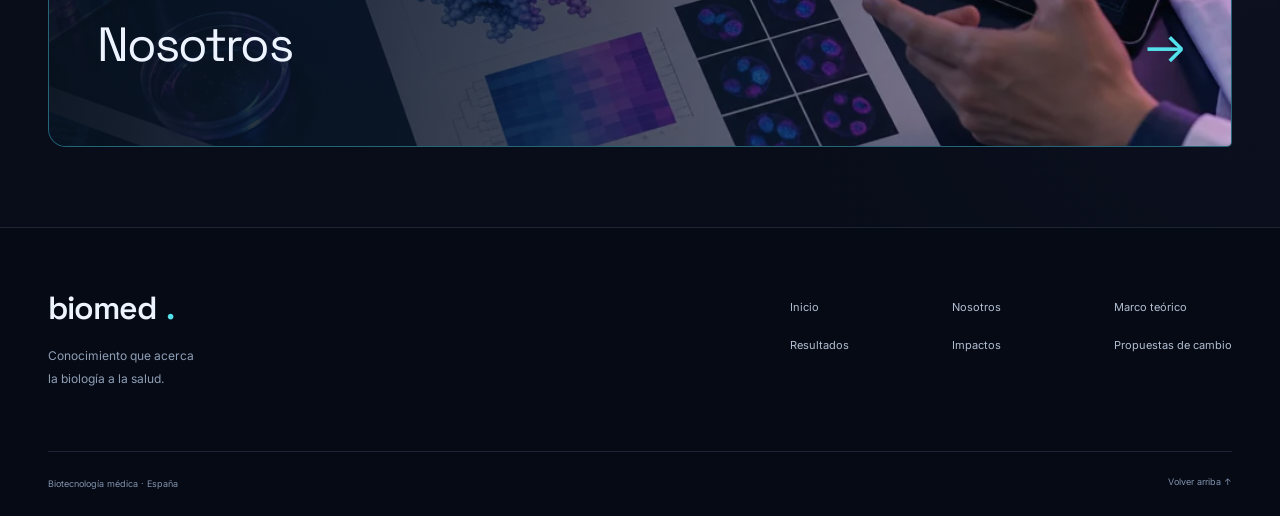
==== commit e1924a58: "Restore original image layouts and sizes while keeping Spain-focused content" ====
--- a/index.html
+++ b/index.html
@@ -1,7 +1,12 @@
 <!doctype html>
-<html lang="es" class="tech-site"><head><link rel="preconnect" href="https://fonts.googleapis.com"><link rel="preconnect" href="https://fonts.gstatic.com" crossorigin><link href="https://fonts.googleapis.com/css2?family=Space+Grotesk:wght@400;500;600;700&amp;family=Inter:wght@400;500;600;700&amp;display=swap" rel="stylesheet"><meta charset="utf-8"><meta name="viewport" content="width=device-width, initial-scale=1"><meta name="description" content="Biotecnología aplicada a la salud en España: conceptos, avances y retos para las personas."><meta name="theme-color" content="#080d19"><title>Biomed · Biotecnología médica en España</title><link rel="icon" href="assets/favicon.svg" type="image/svg+xml"><link rel="stylesheet" href="styles.css?v=premium-18"><link rel="stylesheet" href="editorial.css?v=premium-18"><script src="script.js?v=premium-18" defer></script></head>
-<body class="premium-editorial" data-page="index"><a class="skip-link" href="#contenido">Saltar al contenido</a><div class="reading-progress" aria-hidden="true"></div><header class="site-header"><div class="wrap header-inner"><a class="brand" href="index.html?v=premium-18" aria-label="Biomed, inicio"><svg viewbox="0 0 32 32" aria-hidden="true"><path d="M8 4c0 12 16 12 16 24M24 4c0 12-16 12-16 24M9 8h14M12 14h8M12 20h8M9 26h14"></path></svg><span>biomed<span class="brand-dot">.</span></span></a><button class="menu-toggle" aria-controls="site-nav" aria-expanded="false" type="button"><span class="menu-lines" aria-hidden="true"></span><span class="menu-label">Menú</span></button><nav class="site-nav" id="site-nav" aria-label="Navegación principal"><a href="index.html?v=premium-18" aria-current="page">Inicio</a><a href="nosotros.html?v=premium-18">Nosotros</a><a href="marco-teorico.html?v=premium-18">Marco teórico</a><a href="resultados.html?v=premium-18">Resultados</a><a href="impactos.html?v=premium-18">Impactos</a><a href="propuestas.html?v=premium-18">Propuestas de cambio</a></nav></div></header>
-<main id="contenido"><section class="home-hero">
- <div class="hero-cover"><img class="" src="assets/adn-premium.webp" srcset="assets/adn-premium-768.webp 768w, assets/adn-premium.webp 1536w" sizes="100vw" width="1536" height="1024" alt="Ilustración conceptual de una doble hélice de ADN con materiales translúcidos y luz cian" loading="eager" decoding="async" fetchpriority="high"></div><div class="hero-copy"><p class="eyebrow"><span class="live-dot" aria-hidden="true"></span> BIOTECNOLOGÍA MÉDICA · ESPAÑA</p><h1>Conocimiento que acerca<br>la biología a la <em>salud.</em></h1><p class="lede">Biotecnología aplicada a la salud en España: conceptos, avances y retos para las personas.</p><div class="actions"><a class="button" href="marco-teorico.html?v=premium-18">Explorar los fundamentos <span aria-hidden="true">↗</span></a><a class="text-link" href="nosotros.html?v=premium-18">Conocer Biomed <span aria-hidden="true">→</span></a></div></div>
- <div class="hero-image-label"><span class="label-mark" aria-hidden="true">✦</span><div><span class="micro">EXPLORACIÓN MOLECULAR</span><p>El origen de nuevas posibilidades.</p><small>Ilustración conceptual</small></div></div><div class="tech-grid" aria-hidden="true"></div></section><section class="wrap section editorial-feature"><div class="editorial-layout"><div class="editorial-copy"><div class="section-head"><div><p class="eyebrow">ESPAÑA · BIOTECNOLOGÍA Y SALUD</p><h2>La ciencia, más cerca de las personas.</h2></div></div><div class="clean-grid clean-three"><article class="clean-box"><span class="clean-label">DIAGNÓSTICO</span><h3>Comprender cada enfermedad</h3><p>Las pruebas genéticas ayudan a identificar enfermedades y a orientar los tratamientos.</p></article><article class="clean-box"><span class="clean-label">TRATAMIENTOS</span><h3>Atención más personalizada</h3><p>La información genética y el entorno de cada paciente ayudan a elegir la atención más adecuada.</p></article><article class="clean-box"><span class="clean-label">RESPONSABILIDAD</span><h3>Innovar con cuidado</h3><p>Los beneficios deben valorarse junto con el acceso a los tratamientos y la protección de los datos.</p></article></div></div><figure class="editorial-photo"><img src="assets/investigacion-clinica.webp" srcset="assets/investigacion-clinica-640.webp 640w, assets/investigacion-clinica.webp 1024w" sizes="(max-width: 760px) calc(100vw - 40px), 48vw" width="1024" height="683" alt="Ilustración conceptual del análisis de muestras biológicas" loading="lazy" decoding="async"><figcaption><span>CIENCIA APLICADA A LA SALUD</span><small>Ilustración conceptual</small></figcaption></figure></div></section><section class="wrap section"><div class="section-head"><div><p class="eyebrow">NUESTRO ENFOQUE</p><h2>España como punto de partida.</h2></div></div><div class="clean-grid "><article class="clean-box"><span class="clean-label">PAÍS</span><h3>Sistema Nacional de Salud</h3><p>El sitio presenta la biotecnología aplicada a la salud en España y su relación con la modernización de la atención sanitaria.</p></article><article class="clean-box"><span class="clean-label">FUENTE · 2024</span><h3>Avances y retos documentados</h3><p>El artículo describe pruebas genéticas, terapias avanzadas y planes de salud. Las fechas corresponden a esa publicación.</p></article></div></section><section class="wrap section"><div class="actions"><a class="button" href="marco-teorico.html?v=premium-18">Conocer los conceptos <span aria-hidden="true">↗</span></a><a class="text-link" href="resultados.html?v=premium-18#evidencia">Ver datos y avances <span aria-hidden="true">→</span></a></div></section><section class="wrap chapter-nav"><img class="next-chapter-image" src="assets/footer-proyecto.webp" srcset="assets/footer-proyecto-640.webp 640w, assets/footer-proyecto.webp 1024w" sizes="(max-width: 760px) calc(100vw - 40px), 100vw" width="1024" height="683" alt="" aria-hidden="true" loading="lazy" decoding="async"><span class="eyebrow">CONTINÚA EXPLORANDO</span><a href="nosotros.html?v=premium-18">Nosotros <span aria-hidden="true">→</span></a></section></main>
-<footer class="site-footer"><div class="wrap footer-top"><div><a class="brand" href="index.html?v=premium-18">biomed<span class="brand-dot">.</span></a><p>Conocimiento que acerca<br>la biología a la salud.</p></div><div class="footer-nav" aria-label="Páginas del sitio"><a href="index.html?v=premium-18" aria-current="page">Inicio</a><a href="nosotros.html?v=premium-18">Nosotros</a><a href="marco-teorico.html?v=premium-18">Marco teórico</a><a href="resultados.html?v=premium-18">Resultados</a><a href="impactos.html?v=premium-18">Impactos</a><a href="propuestas.html?v=premium-18">Propuestas de cambio</a></div></div><div class="wrap footer-bottom"><p>Biotecnología médica · España</p><a href="#contenido">Volver arriba <span aria-hidden="true">↑</span></a></div></footer></body></html>+<html lang="es" class="tech-site"><head><link rel="preconnect" href="https://fonts.googleapis.com"><link rel="preconnect" href="https://fonts.gstatic.com" crossorigin><link href="https://fonts.googleapis.com/css2?family=Space+Grotesk:wght@400;500;600;700&amp;family=Inter:wght@400;500;600;700&amp;display=swap" rel="stylesheet"><meta charset="utf-8"><meta name="viewport" content="width=device-width, initial-scale=1"><meta name="description" content="Biotecnología aplicada a la salud en España."><meta name="theme-color" content="#080d19"><title>Biomed · Biotecnología médica en España</title><link rel="icon" href="assets/favicon.svg" type="image/svg+xml"><link rel="stylesheet" href="styles.css?v=original-19"><script src="script.js?v=original-19" defer></script></head>
+<body data-page="index"><a class="skip-link" href="#contenido">Saltar al contenido</a><div class="reading-progress" aria-hidden="true"></div><header class="site-header"><div class="wrap header-inner"><a class="brand" href="index.html?v=original-19" aria-label="Biomed, inicio"><svg viewbox="0 0 32 32" aria-hidden="true"><path d="M8 4c0 12 16 12 16 24M24 4c0 12-16 12-16 24M9 8h14M12 14h8M12 20h8M9 26h14"></path></svg><span>biomed<span class="brand-dot">.</span></span></a><button class="menu-toggle" aria-controls="site-nav" aria-expanded="false" type="button"><span class="menu-lines" aria-hidden="true"></span><span class="menu-label">Menú</span></button><nav class="site-nav" id="site-nav" aria-label="Navegación principal"><a href="index.html?v=original-19" aria-current="page">Inicio</a><a href="nosotros.html?v=original-19">Nosotros</a><a href="marco-teorico.html?v=original-19">Marco teórico</a><a href="resultados.html?v=original-19">Resultados</a><a href="impactos.html?v=original-19">Impactos</a><a href="propuestas.html?v=original-19">Propuestas de cambio</a></nav></div></header>
+<main id="contenido">
+<section class="home-hero">
+ <div class="hero-cover"><img class="" src="assets/adn-premium.webp" srcset="assets/adn-premium-768.webp 768w, assets/adn-premium.webp 1536w" sizes="100vw" width="1536" height="1024" alt="Ilustración conceptual de una doble hélice de ADN con materiales translúcidos y luz cian" loading="eager" decoding="async" fetchpriority="high"></div><div class="hero-copy"><p class="eyebrow"><span class="live-dot" aria-hidden="true"></span> BIOTECNOLOGÍA MÉDICA · ESPAÑA</p><h1>Conocimiento que acerca<br>la biología a la <em>salud.</em></h1><p class="lede">Biotecnología aplicada a la salud en España: conceptos, avances y retos para las personas.</p><div class="actions"><a class="button" href="marco-teorico.html?v=original-19">Explorar los fundamentos <span aria-hidden="true">↗</span></a><a class="text-link" href="nosotros.html?v=original-19">Conocer Biomed <span aria-hidden="true">→</span></a></div></div>
+ <div class="hero-image-label"><span class="label-mark" aria-hidden="true">✦</span><div><span class="micro">EXPLORACIÓN MOLECULAR</span><p>El origen de nuevas posibilidades.</p><small>Ilustración conceptual</small></div></div><div class="tech-grid" aria-hidden="true"></div></section>
+<div class="topic-strip"><div class="wrap strip-inner"><span>Organismos vivos</span><span class="strip-dot" aria-hidden="true">·</span><span>Procesos biológicos</span><span class="strip-dot" aria-hidden="true">·</span><span>Medicamentos innovadores</span><span class="strip-dot" aria-hidden="true">·</span><span>Salud humana</span></div></div>
+<section class="wrap section" data-reveal=""><div class="section-head"><div><p class="eyebrow">UN PAÍS, DISTINTAS PERSPECTIVAS</p><h2>Comprender el avance.<br>Mirar más allá.</h2></div><p>Conoce las pruebas genéticas, los tratamientos personalizados y los retos de la atención sanitaria en España.</p></div><div class="cards three"><a class="card visual-card" href="marco-teorico.html?v=original-19"><div class="card-media"><img class="" src="assets/biofarmacos.webp" srcset="assets/biofarmacos-640.webp 640w, assets/biofarmacos.webp 1024w" sizes="(max-width: 760px) calc(100vw - 40px), (max-width: 1100px) 50vw, 450px" width="1024" height="683" alt="Ilustración conceptual de medicamentos biotecnológicos" loading="lazy" decoding="async"></div><div class="card-top"><span class="index">01</span><span aria-hidden="true">↗</span></div><h3>La base científica</h3><p>Pruebas genéticas e información biológica para orientar el diagnóstico y los tratamientos.</p><span class="card-tag">MARCO TEÓRICO</span></a><a class="card visual-card" href="resultados.html?v=original-19"><div class="card-media"><img class="" src="assets/diagnostico.webp" srcset="assets/diagnostico-640.webp 640w, assets/diagnostico.webp 1024w" sizes="(max-width: 760px) calc(100vw - 40px), (max-width: 1100px) 50vw, 450px" width="1024" height="683" alt="Ilustración conceptual de diagnóstico con un escáner de muestras" loading="lazy" decoding="async"></div><div class="card-top"><span class="index">02</span><span aria-hidden="true">↗</span></div><h3>Los avances</h3><p>Centros de terapias avanzadas y planes de salud descritos en una publicación de 2024.</p><span class="card-tag">RESULTADOS</span></a><a class="card visual-card" href="impactos.html?v=original-19"><div class="card-media"><img class="" src="assets/atencion-medica.webp" srcset="assets/atencion-medica-640.webp 640w, assets/atencion-medica.webp 1024w" sizes="(max-width: 760px) calc(100vw - 40px), (max-width: 1100px) 50vw, 450px" width="1024" height="683" alt="Ilustración conceptual de atención médica con apoyo tecnológico" loading="lazy" decoding="async"></div><div class="card-top"><span class="index">03</span><span aria-hidden="true">↗</span></div><h3>La dimensión humana</h3><p>Calidad de vida, acceso a los tratamientos y protección de los datos personales.</p><span class="card-tag">IMPACTOS</span></a></div></section>
+<section class="wrap section feature-grid" data-reveal=""><div class="feature-art photographic-feature"><img class="" src="assets/investigacion-clinica.webp" srcset="assets/investigacion-clinica-640.webp 640w, assets/investigacion-clinica.webp 1024w" sizes="(max-width: 760px) calc(100vw - 40px), (max-width: 1100px) 50vw, 450px" width="1024" height="683" alt="Ilustración conceptual del análisis de muestras biológicas" loading="lazy" decoding="async"><div class="feature-image-caption"><span>CIENCIA CON PROPÓSITO</span><small>Ilustración conceptual</small></div></div><div class="feature-copy"><p class="eyebrow">INNOVACIÓN CON RESPONSABILIDAD</p><h2>Más posibilidades.<br>Más responsabilidad.</h2><p>La atención personalizada abre nuevas posibilidades. Su desarrollo también requiere proteger la información sanitaria y valorar el costo y el beneficio de los tratamientos.</p><a class="text-link" href="impactos.html?v=original-19">Explorar los impactos <span aria-hidden="true">→</span></a></div></section>
+<section class="wrap section academic-section"><div class="section-head"><div><p class="eyebrow">NUESTRO ENFOQUE</p><h2>España.<br>Biotecnología y salud.</h2></div></div><div class="clean-grid"><article class="clean-box"><span class="clean-label">PAÍS</span><h3>España</h3><p>Presentamos aplicaciones de la biotecnología en el Sistema Nacional de Salud español.</p></article><article class="clean-box"><span class="clean-label">FUENTE</span><h3>Moreno Vida · 2024</h3><p>El artículo recoge pruebas genéticas, terapias avanzadas y planes sanitarios. Las fechas corresponden a esa publicación.</p></article></div><div class="actions"><a class="text-link" href="resultados.html?v=original-19#evidencia">Ver los resultados <span aria-hidden="true">→</span></a></div></section><section class="wrap chapter-nav"><img class="next-chapter-image" src="assets/footer-proyecto.webp" srcset="assets/footer-proyecto-640.webp 640w, assets/footer-proyecto.webp 1024w" sizes="(max-width: 760px) calc(100vw - 40px), 100vw" width="1024" height="683" alt="" aria-hidden="true" loading="lazy" decoding="async"><span class="eyebrow">CONTINÚA EXPLORANDO</span><a href="nosotros.html?v=original-19">Nosotros <span aria-hidden="true">→</span></a></section></main>
+<footer class="site-footer"><div class="wrap footer-top"><div><a class="brand" href="index.html?v=original-19">biomed<span class="brand-dot">.</span></a><p>Conocimiento que acerca<br>la biología a la salud.</p></div><div class="footer-nav" aria-label="Páginas del sitio"><a href="index.html?v=original-19" aria-current="page">Inicio</a><a href="nosotros.html?v=original-19">Nosotros</a><a href="marco-teorico.html?v=original-19">Marco teórico</a><a href="resultados.html?v=original-19">Resultados</a><a href="impactos.html?v=original-19">Impactos</a><a href="propuestas.html?v=original-19">Propuestas de cambio</a></div></div><div class="wrap footer-bottom"><p>Biotecnología médica · España</p><a href="#contenido">Volver arriba <span aria-hidden="true">↑</span></a></div></footer></body></html>
--- a/styles.css
+++ b/styles.css
@@ -331,9 +331,3 @@
 @media(max-width:760px){.clean-grid{grid-template-columns:minmax(0,1fr);gap:16px}.clean-box{padding:24px}.clean-box h3{font-size:25px}.biomed-identity-item,.biomed-identity-item+.biomed-identity-item{padding:25px}.proposal-card{padding:25px 23px}.proposal-card h3{font-size:27px}body .section{padding-block:48px}.reading-body>section{margin-bottom:38px}}
 
 .clean-three{grid-template-columns:repeat(3,minmax(0,1fr))}.clean-box-image{width:100%;height:auto;aspect-ratio:1.5;object-fit:cover;border-radius:10px;margin-bottom:23px}@media(max-width:900px){.clean-three{grid-template-columns:1fr}}
-
-.source-citation{display:block;width:fit-content;margin-top:17px;color:#9fdde9;font-size:12px;line-height:1.8;text-decoration:underline;text-underline-offset:4px;overflow-wrap:anywhere}.source-citation:focus-visible{outline:2px solid #8bebce;outline-offset:5px}.bibliography .apa-reference{padding-left:24px;text-indent:-24px;line-height:1.9;font-size:14px;overflow-wrap:anywhere}.apa-reference a{color:#9fdde9;text-decoration:underline;text-underline-offset:4px}.bibliography .bibliography-note{margin-top:20px;font-size:12px;color:#94a9c1}.dashboard-heading>div>p:last-child{color:var(--muted)}.dashboard-metrics:has(>article:nth-child(2):last-child){grid-template-columns:repeat(2,minmax(0,1fr))}@media(max-width:760px){.dashboard-metrics:has(>article:nth-child(2):last-child){grid-template-columns:1fr}.bibliography .apa-reference{font-size:14px}.source-citation{font-size:13px}}
-
-body .section{padding-block:48px}.section-head{margin-bottom:24px}.clean-grid{gap:16px}.clean-box{padding:22px;border-radius:14px}.clean-box::before{left:20px;right:20px}.clean-label{font-size:9px;padding:5px 8px;margin-bottom:13px}.clean-box h3{font-size:22px;line-height:1.25;margin-bottom:10px}.clean-box p{font-size:15px;line-height:1.65}.clean-box h2{font-size:30px;margin-bottom:14px}.source-citation{margin-top:12px}.proposal-grid{gap:16px}.proposal-card{padding:24px;border-radius:14px}.proposal-top{gap:14px;margin-bottom:17px}.proposal-number{font-size:30px}.proposal-card h3{font-size:24px;margin-bottom:18px}.proposal-details>div{margin-bottom:16px}.proposal-details dd{font-size:15px;line-height:1.65}.proposal-details dt{margin-bottom:6px}.biomed-identity-item,.biomed-identity-item+.biomed-identity-item{padding:24px;border-radius:14px}.biomed-logo-display,.biomed-slogan-display{min-height:130px;padding-block:18px}.biomed-slogan-display p{font-size:28px!important}.biomed-identity-wordmark{font-size:42px}.biomed-identity-symbol{width:68px;height:68px}.biomed-identity-item>p{font-size:15px;line-height:1.65}.dashboard-panel{padding:24px}.dashboard-metric{padding:20px}.dashboard-metric>strong{font-size:40px}.dashboard-heading{margin-bottom:24px}.dashboard-context{font-size:13px;line-height:1.7}.reference-locations{margin:14px 0 0;padding-left:20px;color:var(--muted);font-size:13px;line-height:1.8}.reference-locations strong{color:var(--ink);font-weight:500}.bibliography .clean-box{max-width:950px}.bibliography .apa-reference{font-size:14px;line-height:1.8}@media(min-width:1100px){.clean-grid{grid-template-columns:repeat(3,minmax(0,1fr))}.clean-grid:has(>article:nth-child(2):last-child){grid-template-columns:repeat(2,minmax(0,1fr))}.dashboard-panel .clean-grid{grid-template-columns:repeat(2,minmax(0,1fr))}}@media(max-width:760px){body .section{padding-block:34px}.section-head{margin-bottom:20px}.clean-grid{gap:12px}.clean-box{padding:19px}.clean-box h3{font-size:21px}.clean-box p{font-size:15px;line-height:1.7}.clean-box h2{font-size:27px}.clean-label{font-size:9px}.proposal-card{padding:21px}.proposal-card h3{font-size:23px}.proposal-details dd{font-size:15px}.biomed-identity-item,.biomed-identity-item+.biomed-identity-item{padding:20px}.biomed-logo-display,.biomed-slogan-display{min-height:115px}.biomed-slogan-display p{font-size:26px!important}.dashboard-panel{padding:20px 16px}.dashboard-metric{padding:16px}.dashboard-metric>strong{font-size:34px}.reference-locations{font-size:13px}}
-
-.content-visual{height:clamp(190px,22vw,280px);margin-block:8px 32px;border-radius:14px}.content-visual>img{object-position:center 45%}.content-visual figcaption{left:24px;right:24px;bottom:21px}.content-visual::after{background:linear-gradient(0deg,#061423e0,transparent 62%)}body[data-page="propuestas"] .chapter-visual>img{object-position:65% center}body[data-page="propuestas"] .next-chapter-image{object-position:70% center}@media(max-width:760px){.content-visual{height:210px;aspect-ratio:auto;margin-block:6px 24px}.content-visual figcaption{left:19px;right:19px;bottom:18px;gap:12px}.content-visual figcaption span{max-width:65%;line-height:1.6}.content-visual figcaption small{max-width:30%;line-height:1.6;text-align:right}}
